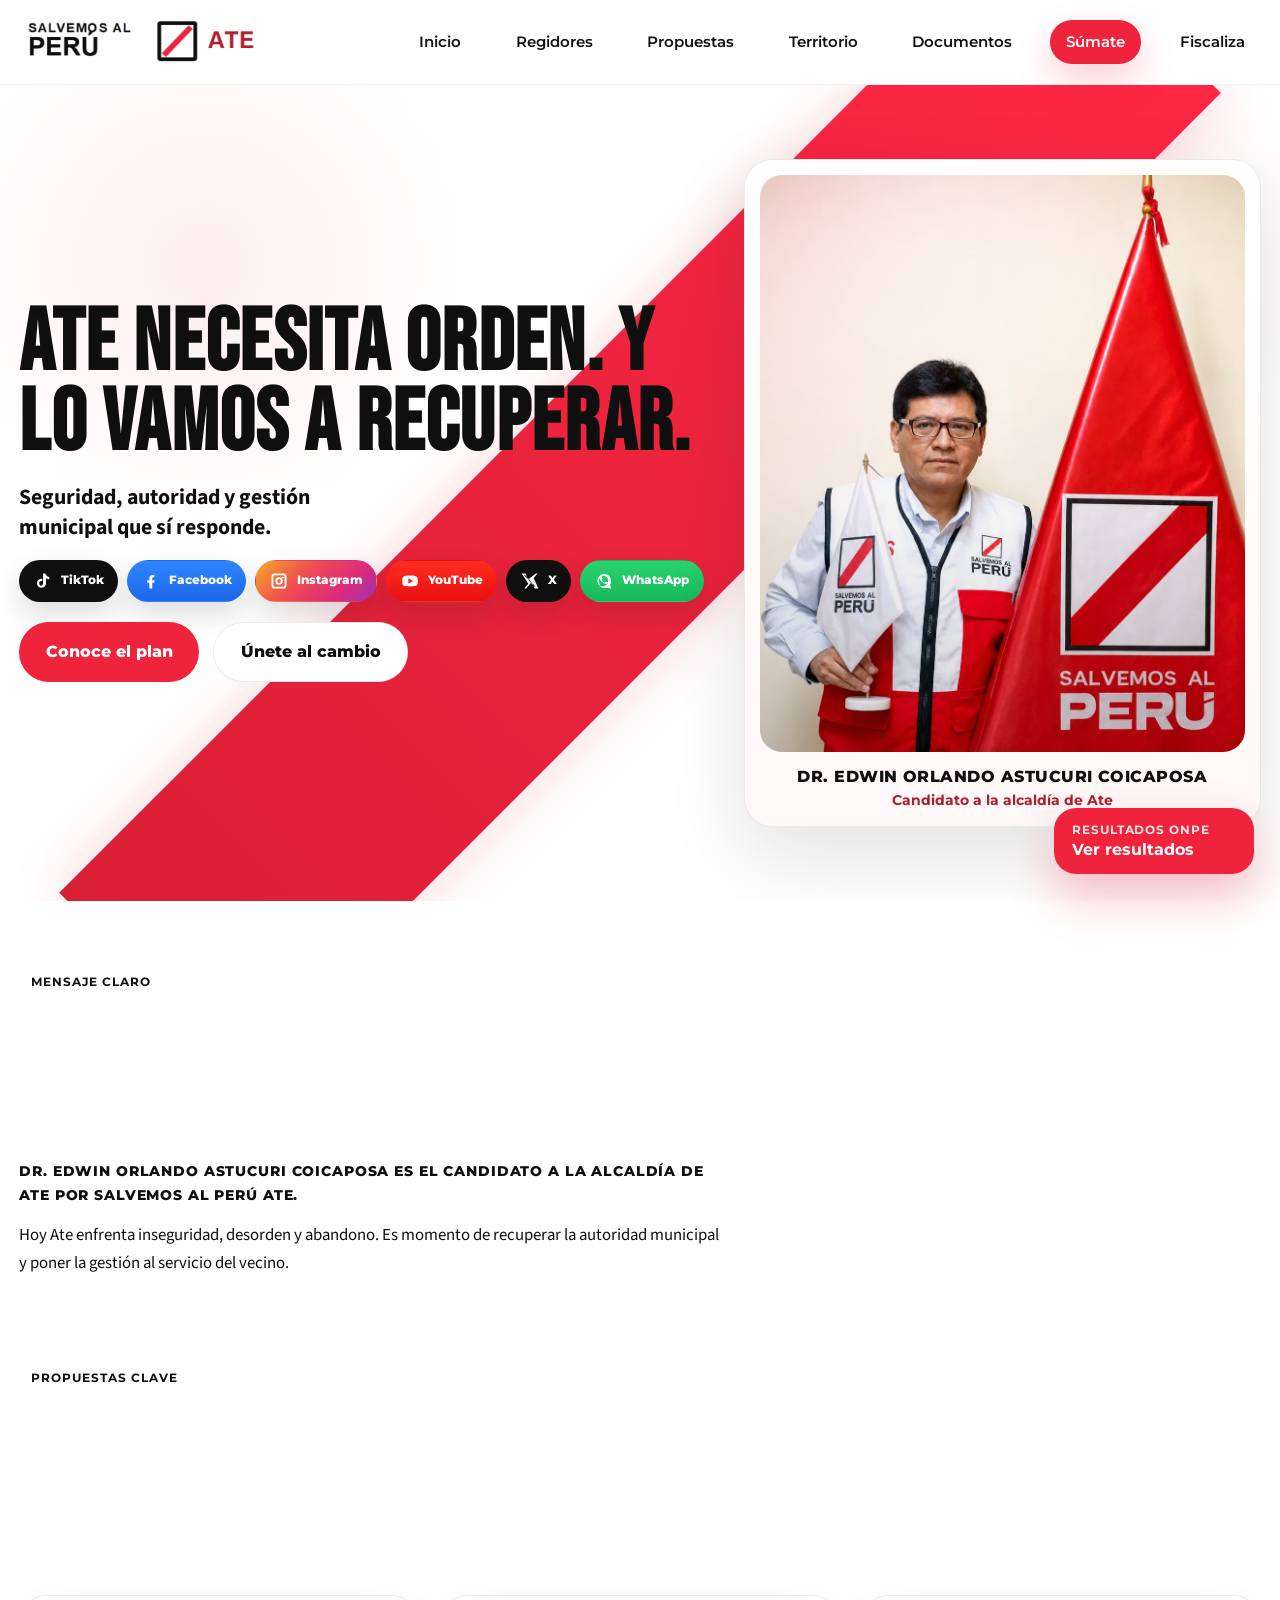
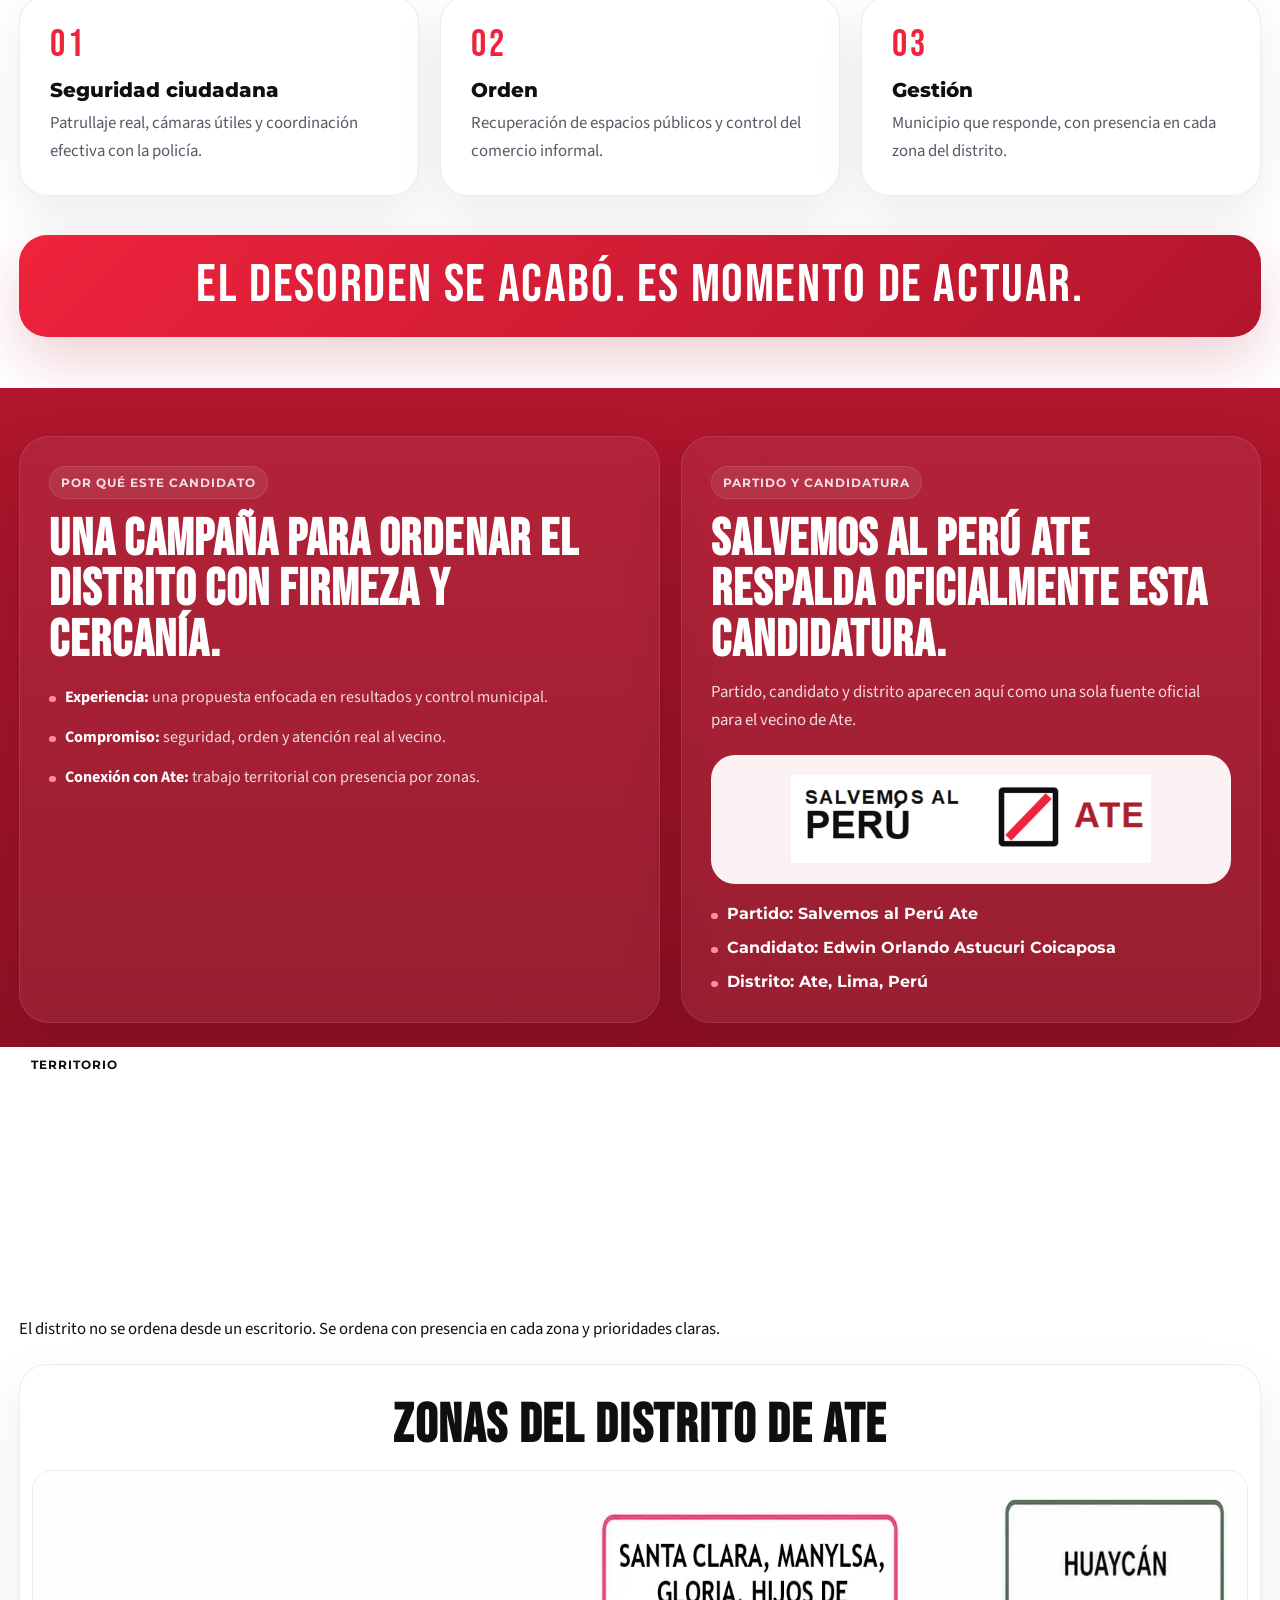
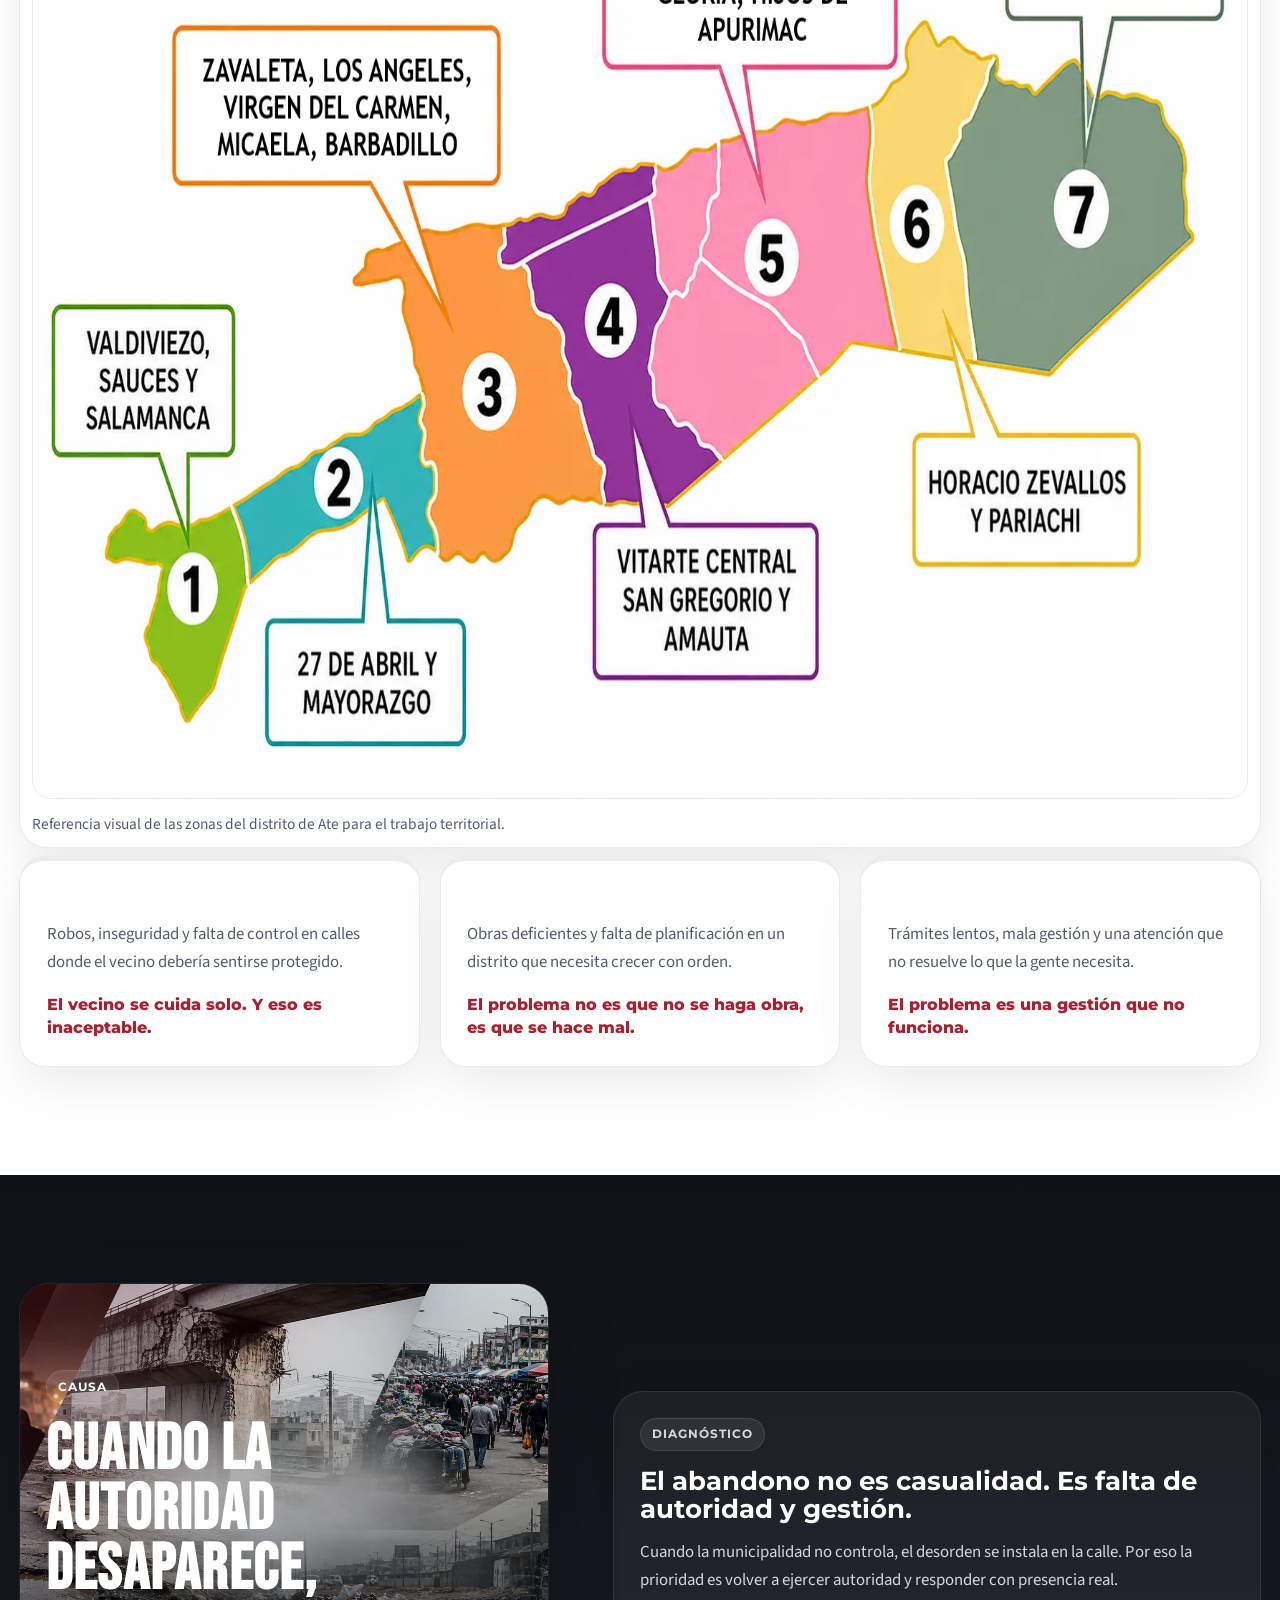
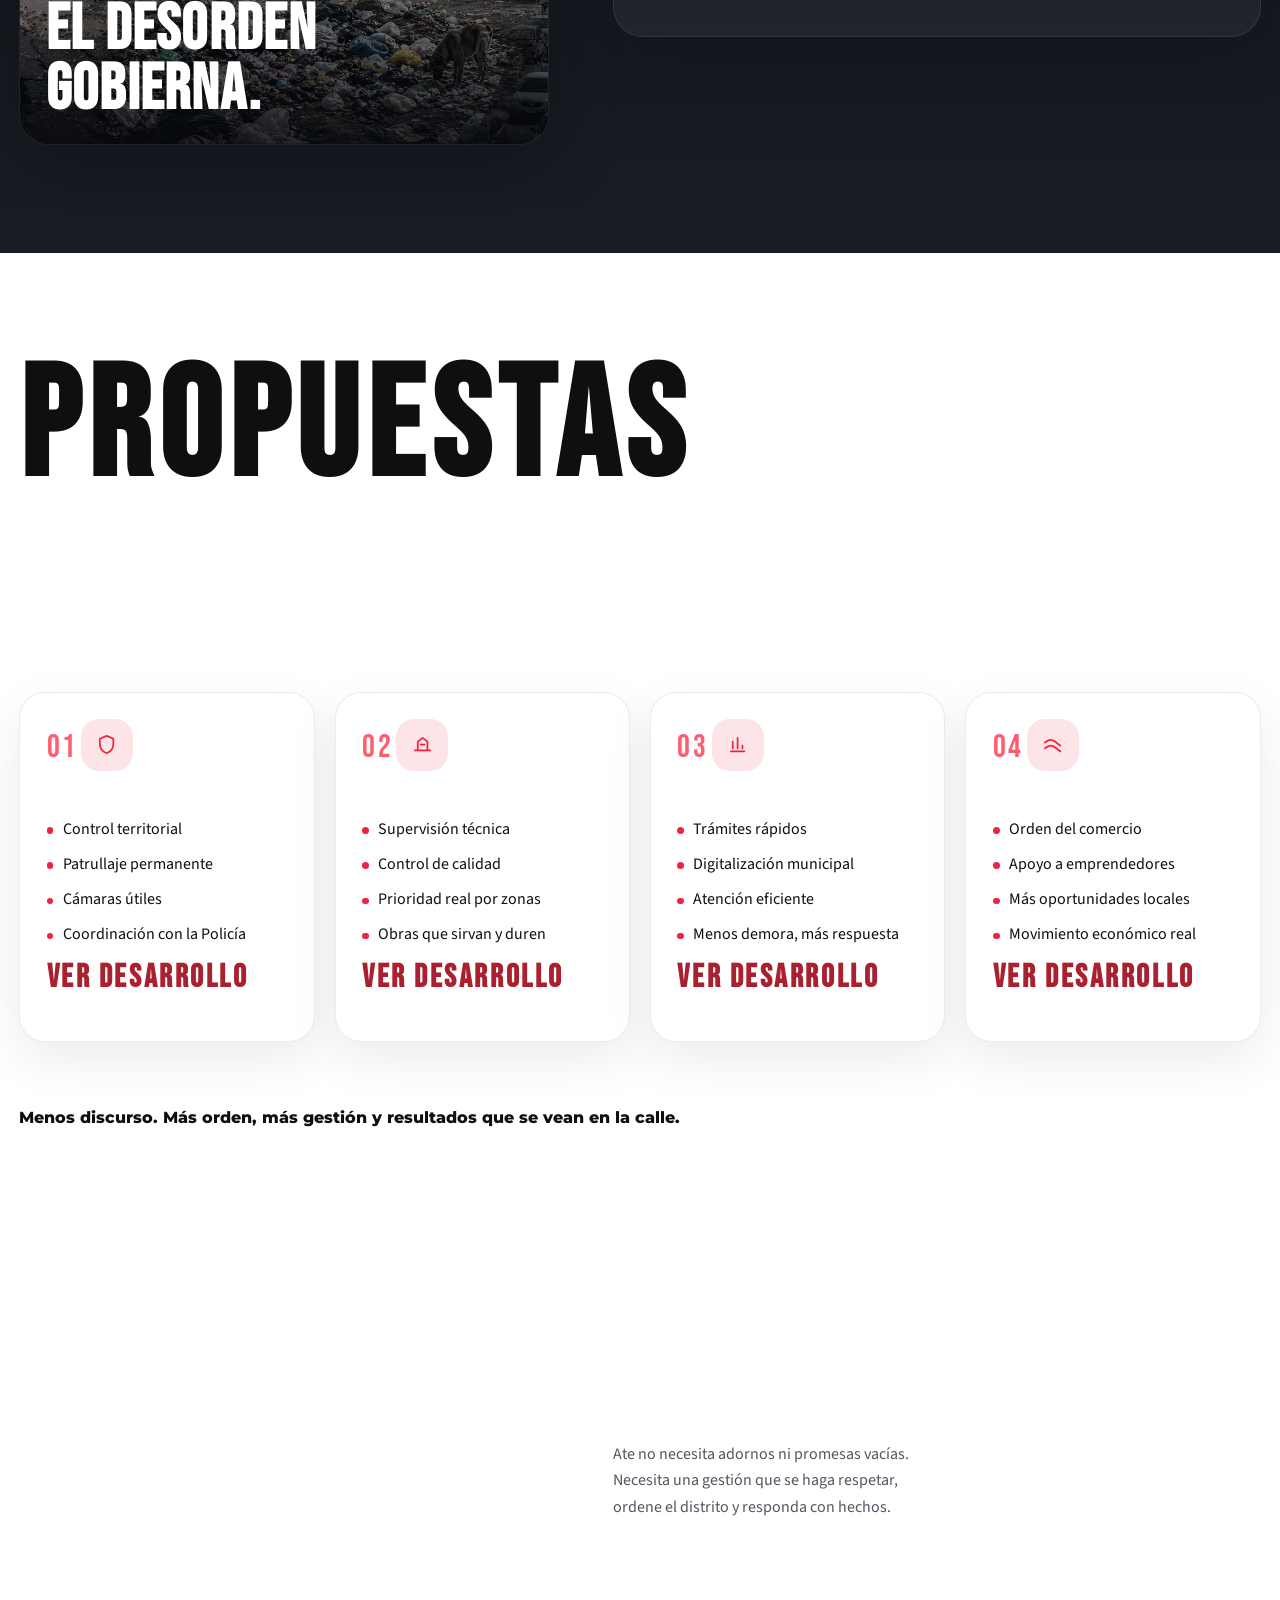
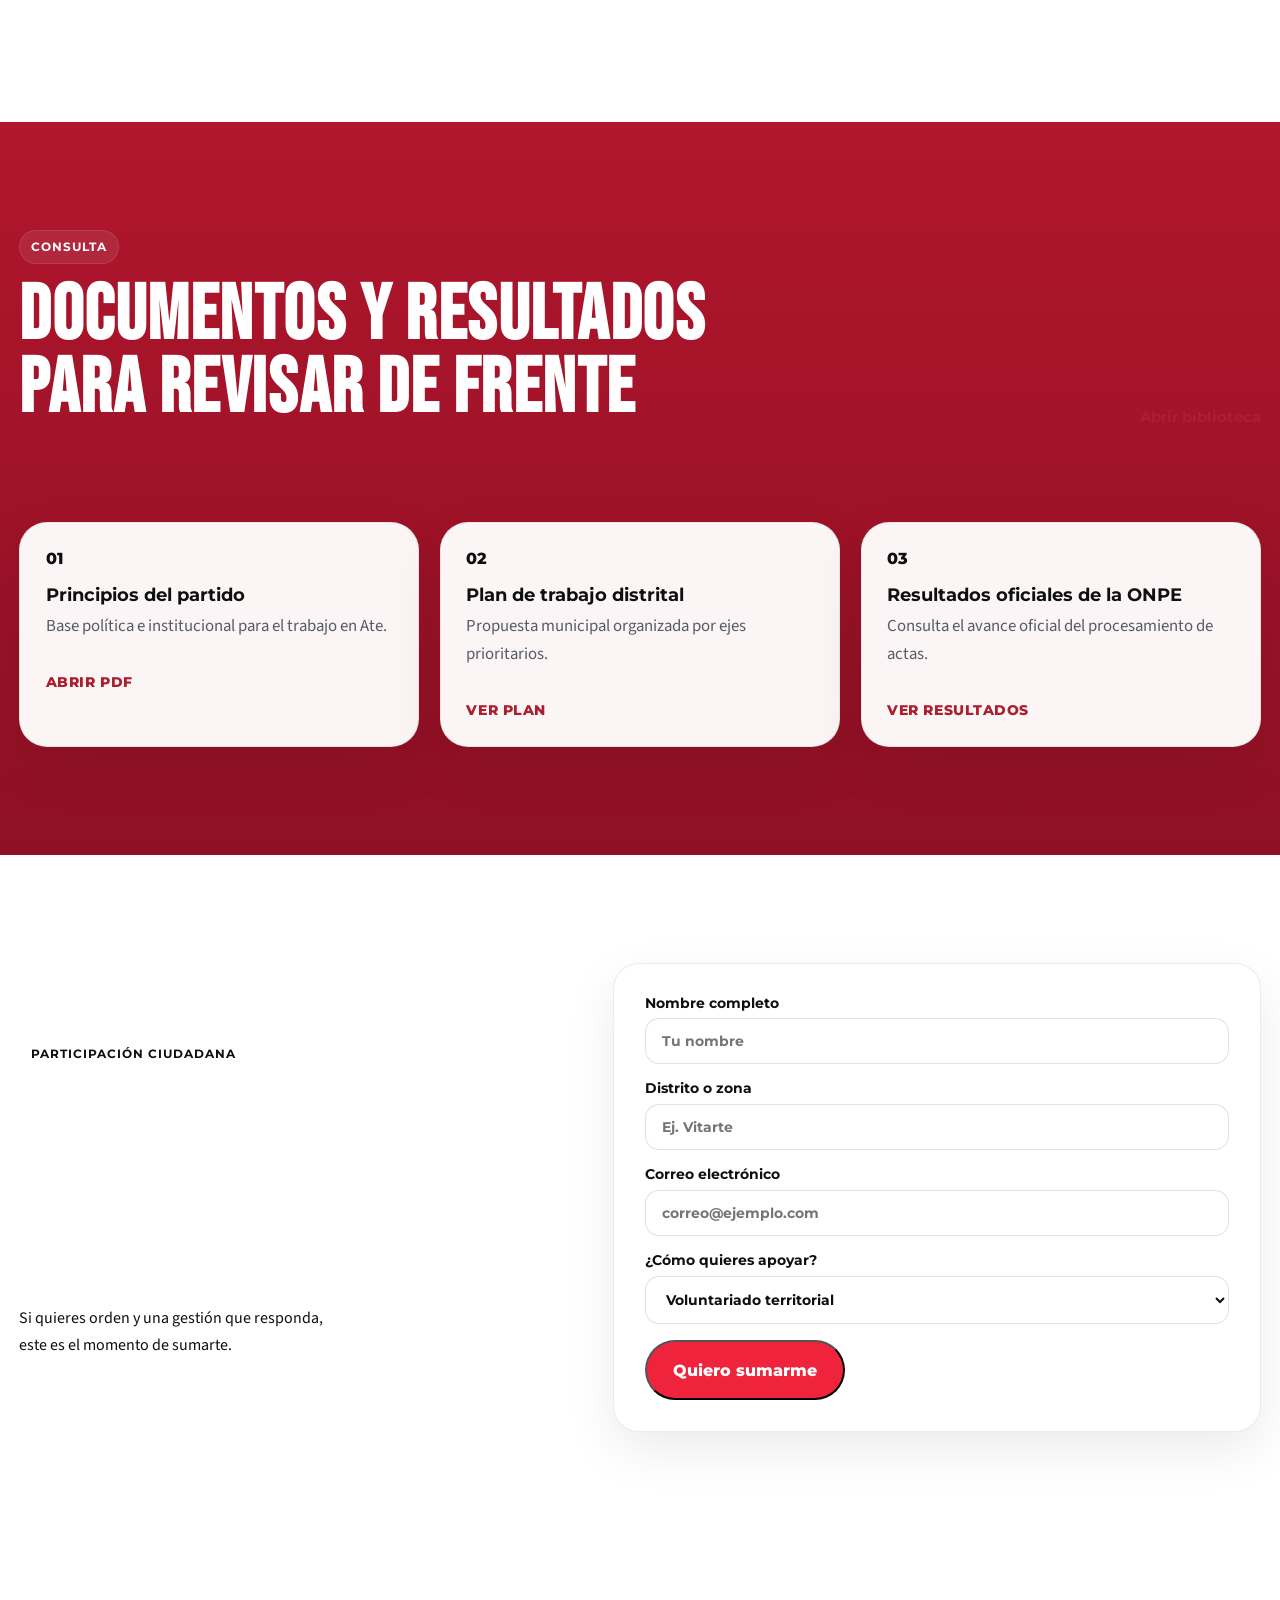
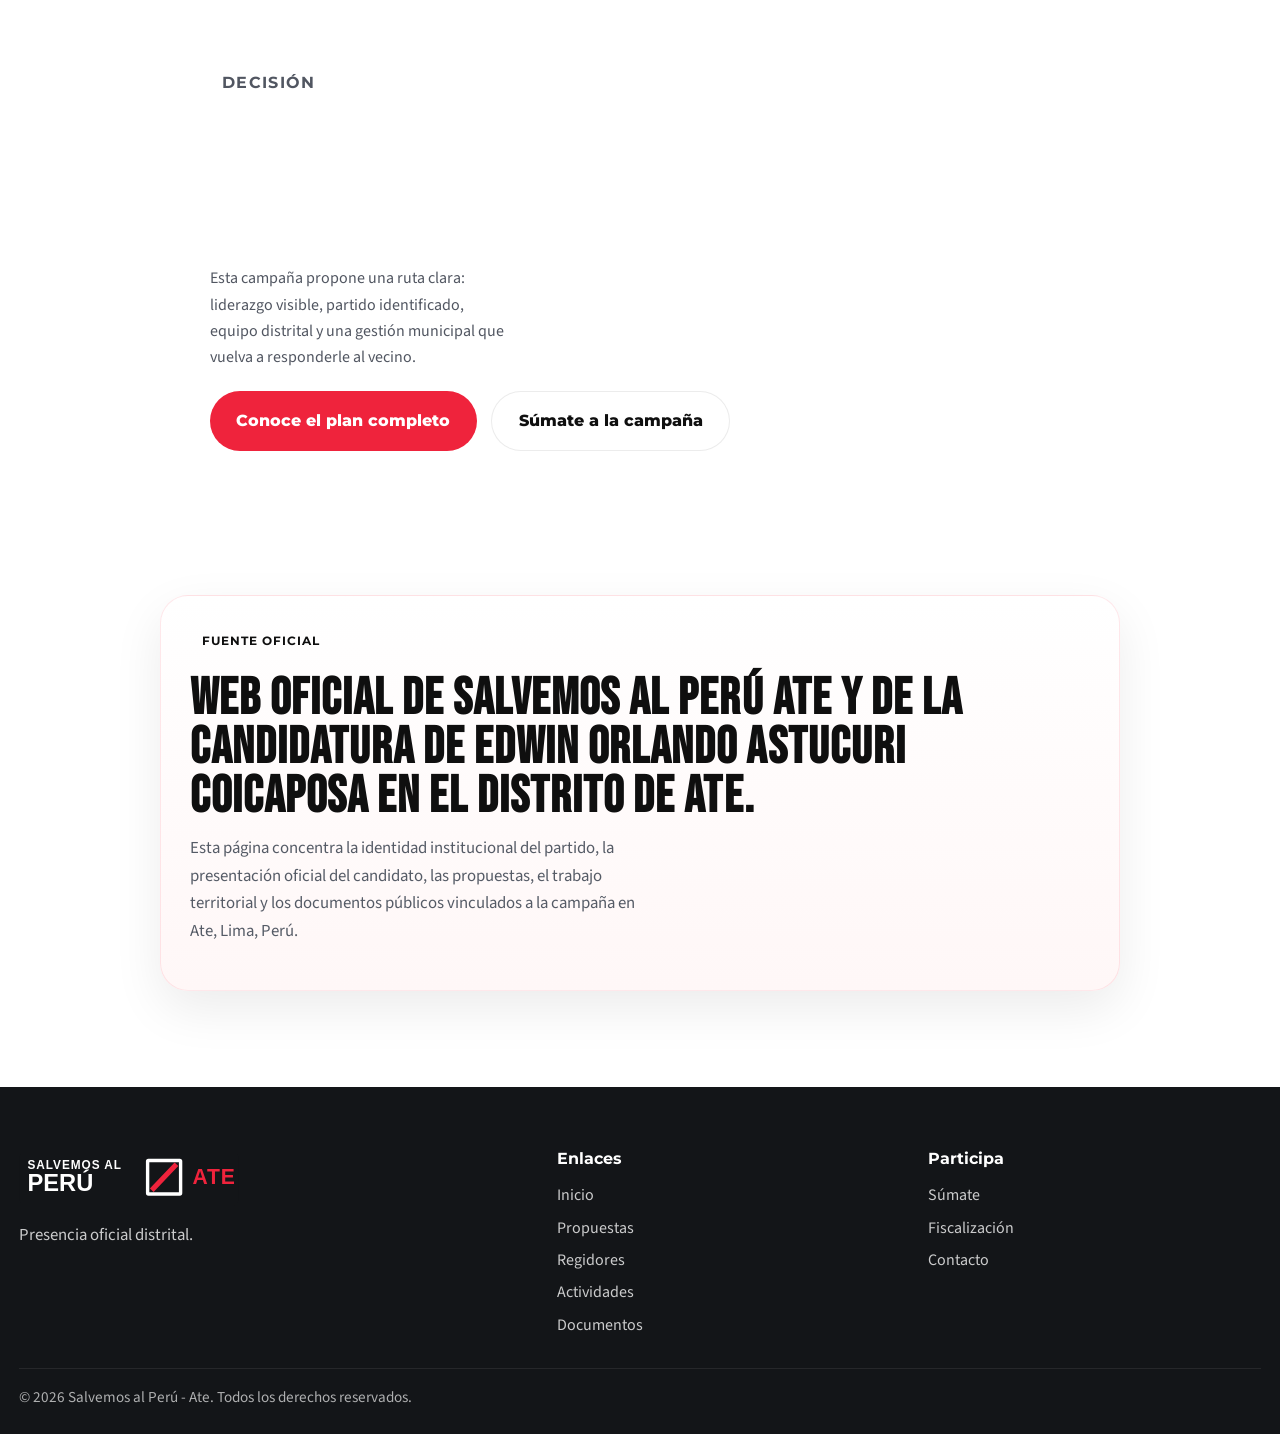
==== index.html @ 2eea34b8 "Prefix candidate name with doctor title" ====
<!DOCTYPE html>
<html lang="es">
  <head>
    <meta charset="UTF-8" />
    <meta name="viewport" content="width=device-width, initial-scale=1.0" />
    <meta
      name="description"
      content="Sitio oficial de Edwin Orlando Astucuri Coicaposa y Salvemos al Perú Ate. Seguridad, autoridad y gestión municipal para recuperar el orden en Ate."
    />
    <meta name="robots" content="index,follow,max-image-preview:large" />
    <meta
      name="google-site-verification"
      content="google4dbe24638de59fb3.html"
    />
    <title>Edwin Astucuri | Candidato a la Alcaldía de Ate</title>
    <meta property="og:title" content="Edwin Astucuri | Candidato a la Alcaldía de Ate" />
    <meta
      property="og:description"
      content="Seguridad, autoridad y gestión municipal para recuperar el orden en el distrito de Ate."
    />
    <meta
      property="og:image"
      content="https://salvemosalperu-ate.org.pe/img/candidato-alcalde-ate-edwin-astucuri.jpg"
    />
    <meta property="og:image:width" content="1001" />
    <meta property="og:image:height" content="1571" />
    <meta property="og:image:type" content="image/jpeg" />
    <meta
      property="og:image:alt"
      content="Edwin Orlando Astucuri Coicaposa, candidato a la alcaldía de Ate"
    />
    <meta property="og:url" content="https://salvemosalperu-ate.org.pe/" />
    <meta property="og:type" content="website" />
    <meta property="og:site_name" content="Salvemos al Perú Ate" />
    <meta name="image" content="https://salvemosalperu-ate.org.pe/img/candidato-alcalde-ate-edwin-astucuri.jpg" />
    <link rel="image_src" href="https://salvemosalperu-ate.org.pe/img/candidato-alcalde-ate-edwin-astucuri.jpg" />
    <meta name="twitter:card" content="summary_large_image" />
    <meta name="twitter:title" content="Edwin Astucuri | Candidato a la Alcaldía de Ate" />
    <meta
      name="twitter:description"
      content="Conoce al candidato y al plan para recuperar orden, seguridad y autoridad municipal en Ate."
    />
    <meta
      name="twitter:image"
      content="https://salvemosalperu-ate.org.pe/img/candidato-alcalde-ate-edwin-astucuri.jpg"
    />
    <meta
      name="twitter:image:alt"
      content="Edwin Orlando Astucuri Coicaposa, candidato a la alcaldía de Ate"
    />
    <link rel="canonical" href="https://salvemosalperu-ate.org.pe/" />
    <link rel="icon" type="image/svg+xml" href="assets/favicon.svg" />
    <link rel="preconnect" href="https://fonts.googleapis.com" />
    <link rel="preconnect" href="https://fonts.gstatic.com" crossorigin />
    <link
      href="https://fonts.googleapis.com/css2?family=Bebas+Neue&family=Montserrat:wght@500;600;700;800&family=Source+Sans+3:wght@400;500;600;700&display=swap"
      rel="stylesheet"
    />
    <script type="application/ld+json">
      {
        "@context": "https://schema.org",
        "@graph": [
          {
            "@type": "WebSite",
            "@id": "https://salvemosalperu-ate.org.pe/#website",
            "url": "https://salvemosalperu-ate.org.pe/",
            "name": "Salvemos al Perú Ate",
            "publisher": { "@id": "https://salvemosalperu-ate.org.pe/#party" },
            "inLanguage": "es-PE"
          },
          {
            "@type": "WebPage",
            "@id": "https://salvemosalperu-ate.org.pe/#webpage",
            "url": "https://salvemosalperu-ate.org.pe/",
            "name": "Edwin Astucuri | Candidato a la Alcaldía de Ate",
            "description": "Sitio oficial de Edwin Orlando Astucuri Coicaposa y Salvemos al Perú Ate. Seguridad, autoridad y gestión municipal para recuperar el orden en Ate.",
            "isPartOf": { "@id": "https://salvemosalperu-ate.org.pe/#website" },
            "publisher": { "@id": "https://salvemosalperu-ate.org.pe/#party" },
            "about": [
              { "@id": "https://salvemosalperu-ate.org.pe/#party" },
              { "@id": "https://salvemosalperu-ate.org.pe/#candidate" },
              { "@id": "https://salvemosalperu-ate.org.pe/#district" }
            ],
            "primaryImageOfPage": { "@id": "https://salvemosalperu-ate.org.pe/#candidate-image" }
          },
          {
            "@type": "ImageObject",
            "@id": "https://salvemosalperu-ate.org.pe/#logo-image",
            "url": "https://salvemosalperu-ate.org.pe/img/logo-partido-salvemos-al-peru-ate.png",
            "contentUrl": "https://salvemosalperu-ate.org.pe/img/logo-partido-salvemos-al-peru-ate.png",
            "caption": "Logo oficial de Salvemos al Perú Ate",
            "width": 1200,
            "height": 295
          },
          {
            "@type": "ImageObject",
            "@id": "https://salvemosalperu-ate.org.pe/#candidate-image",
            "url": "https://salvemosalperu-ate.org.pe/img/candidato-alcalde-ate-edwin-astucuri.jpg",
            "contentUrl": "https://salvemosalperu-ate.org.pe/img/candidato-alcalde-ate-edwin-astucuri.jpg",
            "caption": "Edwin Orlando Astucuri Coicaposa, candidato a la alcaldía de Ate por Salvemos al Perú Ate",
            "width": 1001,
            "height": 1571
          },
          {
            "@type": "Place",
            "@id": "https://salvemosalperu-ate.org.pe/#district",
            "name": "Distrito de Ate",
            "address": {
              "@type": "PostalAddress",
              "addressLocality": "Ate",
              "addressRegion": "Lima",
              "addressCountry": "PE"
            }
          },
          {
            "@type": "PoliticalParty",
            "@id": "https://salvemosalperu-ate.org.pe/#party",
            "name": "Salvemos al Perú Ate",
            "alternateName": "Salvemos al Perú - Ate",
            "url": "https://salvemosalperu-ate.org.pe/",
            "logo": { "@id": "https://salvemosalperu-ate.org.pe/#logo-image" },
            "image": { "@id": "https://salvemosalperu-ate.org.pe/#logo-image" },
            "description": "Organización política distrital Salvemos al Perú Ate, enfocada en recuperar autoridad, seguridad y gestión municipal en el distrito de Ate.",
            "slogan": "Orden, seguridad y autoridad para Ate",
            "areaServed": { "@id": "https://salvemosalperu-ate.org.pe/#district" },
            "member": { "@id": "https://salvemosalperu-ate.org.pe/#candidate" }
          },
          {
            "@type": "Person",
            "@id": "https://salvemosalperu-ate.org.pe/#candidate",
            "name": "Edwin Orlando Astucuri Coicaposa",
            "jobTitle": "Candidato a la alcaldía de Ate",
            "url": "https://salvemosalperu-ate.org.pe/",
            "image": { "@id": "https://salvemosalperu-ate.org.pe/#candidate-image" },
            "affiliation": { "@id": "https://salvemosalperu-ate.org.pe/#party" },
            "worksFor": { "@id": "https://salvemosalperu-ate.org.pe/#party" },
            "memberOf": { "@id": "https://salvemosalperu-ate.org.pe/#party" },
            "homeLocation": { "@id": "https://salvemosalperu-ate.org.pe/#district" },
            "mainEntityOfPage": { "@id": "https://salvemosalperu-ate.org.pe/#webpage" }
          }
        ]
      }
    </script>
    <link rel="stylesheet" href="styles.css" />
  </head>
  <body>
    <div class="site-shell">
      <header class="site-header">
        <div class="container header-inner">
          <a class="brand" href="#inicio" aria-label="Ir al inicio">
            <img
              src="img/logo-partido-salvemos-al-peru-ate.png"
              alt="Logo oficial de Salvemos al Perú Ate"
              width="1200"
              height="295"
            />
          </a>
          <button
            class="nav-toggle"
            type="button"
            aria-expanded="false"
            aria-controls="site-nav"
          >
            <span></span>
            <span></span>
            <span></span>
          </button>
          <nav class="site-nav" id="site-nav">
            <a href="#inicio">Inicio</a>
            <a href="regidores.html">Regidores</a>
            <a href="#propuestas">Propuestas</a>
            <a href="#territorio">Territorio</a>
            <a href="#documentos">Documentos</a>
            <a href="#sumate">Súmate</a>
            <a class="nav-cta" href="fiscalizacion.html">Fiscaliza</a>
          </nav>
        </div>
      </header>

      <main class="home-main">
        <section class="home-hero" id="inicio">
          <div class="home-hero-glow"></div>
          <div class="home-hero-stripe"></div>
          <div class="container home-hero-grid">
            <div class="home-hero-copy">
              <h1>ATE NECESITA ORDEN. Y LO VAMOS A RECUPERAR.</h1>
              <p class="home-hero-lead">
                Seguridad, autoridad y gestión municipal que sí responde.
              </p>
              <div class="home-social-row" aria-label="Redes sociales de campaña">
                <a class="home-social-button home-social-tiktok" href="#" aria-label="TikTok de campaña">
                  <svg viewBox="0 0 24 24" aria-hidden="true"><path d="M14.8 3c.4 1.3 1.1 2.2 2 2.9.9.7 1.8 1.1 2.7 1.2v2.7c-1.4-.1-2.7-.5-3.9-1.2v6c0 1.6-.5 2.9-1.5 3.9s-2.3 1.5-3.9 1.5-2.9-.5-3.9-1.5-1.5-2.3-1.5-3.9.5-2.9 1.5-3.9 2.3-1.5 3.9-1.5c.3 0 .6 0 .9.1V12a4.6 4.6 0 0 0-.9-.1c-.8 0-1.5.3-2 .8s-.8 1.2-.8 2 .3 1.5.8 2 .7.8 1.2.7c.7 0 1.4-.2 1.9-.7.5-.5.8-1.1.8-1.9V3h2.7Z"/></svg>
                  <span>TikTok</span>
                </a>
                <a class="home-social-button home-social-facebook" href="#" aria-label="Facebook de campaña">
                  <svg viewBox="0 0 24 24" aria-hidden="true"><path d="M13.5 21v-7h2.4l.4-3h-2.8V9.1c0-.9.3-1.6 1.7-1.6H16V4.9c-.3 0-1.2-.1-2.2-.1-2.2 0-3.8 1.3-3.8 4V11H7.5v3H10v7h3.5Z"/></svg>
                  <span>Facebook</span>
                </a>
                <a class="home-social-button home-social-instagram" href="#" aria-label="Instagram de campaña">
                  <svg viewBox="0 0 24 24" aria-hidden="true"><path d="M7 3h10a4 4 0 0 1 4 4v10a4 4 0 0 1-4 4H7a4 4 0 0 1-4-4V7a4 4 0 0 1 4-4Zm0 2.2A1.8 1.8 0 0 0 5.2 7v10c0 1 .8 1.8 1.8 1.8h10c1 0 1.8-.8 1.8-1.8V7c0-1-.8-1.8-1.8-1.8H7Zm5 2.3A4.5 4.5 0 1 1 7.5 12 4.5 4.5 0 0 1 12 7.5Zm0 2.2A2.3 2.3 0 1 0 14.3 12 2.3 2.3 0 0 0 12 9.7Zm4.8-3.1a1.1 1.1 0 1 1-1.1 1.1c0-.6.5-1.1 1.1-1.1Z"/></svg>
                  <span>Instagram</span>
                </a>
                <a class="home-social-button home-social-youtube" href="#" aria-label="YouTube de campaña">
                  <svg viewBox="0 0 24 24" aria-hidden="true"><path d="M21 8.5c-.2-1.4-1.2-2.4-2.6-2.6C16.8 5.7 14.5 5.5 12 5.5s-4.8.2-6.4.4A3.2 3.2 0 0 0 3 8.5c-.2 1.3-.3 2.4-.3 3.5s.1 2.2.3 3.5c.2 1.4 1.2 2.4 2.6 2.6 1.6.2 3.9.4 6.4.4s4.8-.2 6.4-.4a3.2 3.2 0 0 0 2.6-2.6c.2-1.3.3-2.4.3-3.5s-.1-2.2-.3-3.5ZM10 15.3V8.7l5.6 3.3L10 15.3Z"/></svg>
                  <span>YouTube</span>
                </a>
                <a class="home-social-button home-social-x" href="#" aria-label="X de campaña">
                  <svg viewBox="0 0 24 24" aria-hidden="true"><path d="M18.9 3H21l-4.6 5.3L22 21h-4.4l-3.5-7.9L7.2 21H5.1l4.9-5.6L2 3h4.5l3.2 7.2L18.9 3Zm-1.5 16h1.2L6.1 4.9H4.8L17.4 19Z"/></svg>
                  <span>X</span>
                </a>
                <a class="home-social-button home-social-whatsapp" href="#" aria-label="WhatsApp de campaña">
                  <svg viewBox="0 0 24 24" aria-hidden="true"><path d="M12 3.5a8.5 8.5 0 0 1 7.4 12.7L20.5 21l-5-1A8.5 8.5 0 1 1 12 3.5Zm0 2.2a6.3 6.3 0 0 0-5.4 9.5l.3.5-.6 2.8 2.8-.6.5.3A6.3 6.3 0 1 0 12 5.7Zm3.5 8c-.2-.1-1.2-.6-1.4-.7-.2-.1-.3-.1-.5.1l-.4.6c-.1.2-.3.2-.5.1-.2-.1-1-.4-1.9-1.3-.7-.6-1.2-1.4-1.3-1.6-.1-.2 0-.4.1-.5l.3-.4.2-.3a.5.5 0 0 0 0-.4l-.7-1.7c-.2-.4-.3-.3-.5-.3h-.4c-.2 0-.4.1-.6.3-.2.2-.8.7-.8 1.8s.8 2 1 2.1c.1.2 1.6 2.5 4 3.4.6.2 1 .4 1.4.5.6.2 1.1.2 1.5.1.5-.1 1.2-.5 1.4-1 .2-.5.2-1 .1-1.1 0-.1-.2-.1-.4-.2Z"/></svg>
                  <span>WhatsApp</span>
                </a>
              </div>
              <div class="home-hero-actions">
                <a class="button button-primary" href="#propuestas">Conoce el plan</a>
                <a class="button button-secondary" href="#sumate">Únete al cambio</a>
              </div>
            </div>
            <aside class="home-candidate-panel" id="regidores">
              <figure class="home-candidate-photo">
                <picture>
                  <source
                    srcset="img/candidato-alcalde-ate-edwin-astucuri.webp"
                    type="image/webp"
                  />
                  <img
                    src="img/candidato-alcalde-ate-edwin-astucuri.jpg"
                    alt="Edwin Orlando Astucuri Coicaposa, candidato a la alcaldía de Ate por Salvemos al Perú Ate"
                    width="1001"
                    height="1571"
                    fetchpriority="high"
                  />
                </picture>
                <figcaption class="home-candidate-caption">
                  <strong>DR. EDWIN ORLANDO ASTUCURI COICAPOSA</strong>
                  <span>Candidato a la alcaldía de Ate</span>
                </figcaption>
              </figure>
            </aside>
          </div>
        </section>

        <section class="home-section home-message home-section-light" id="mensaje">
          <div class="container home-stack">
            <div class="home-heading-block">
              <p class="home-section-tag">Mensaje claro</p>
              <h2>Un distrito sin control no puede avanzar</h2>
              <p class="home-message-identity">
                Dr. Edwin Orlando Astucuri Coicaposa es el candidato a la alcaldía
                de Ate por Salvemos al Perú Ate.
              </p>
              <p>
                Hoy Ate enfrenta inseguridad, desorden y abandono. Es momento
                de recuperar la autoridad municipal y poner la gestión al
                servicio del vecino.
              </p>
            </div>
          </div>
        </section>

        <section class="home-section home-campaign-priorities home-section-light" id="prioridades">
          <div class="container home-stack">
            <div class="home-heading-block">
              <p class="home-section-tag">Propuestas clave</p>
              <h2>Tres decisiones para empezar a ordenar Ate</h2>
            </div>
            <div class="home-priority-grid">
              <a class="home-priority-card" href="seguridad.html" aria-label="Ir a la propuesta de seguridad ciudadana">
                <span class="home-priority-index">01</span>
                <h3>Seguridad ciudadana</h3>
                <p>Patrullaje real, cámaras útiles y coordinación efectiva con la policía.</p>
              </a>
              <a class="home-priority-card" href="obras.html" aria-label="Ir a la propuesta de orden urbano y obras">
                <span class="home-priority-index">02</span>
                <h3>Orden</h3>
                <p>Recuperación de espacios públicos y control del comercio informal.</p>
              </a>
              <a class="home-priority-card" href="gestion.html" aria-label="Ir a la propuesta de recuperación municipal">
                <span class="home-priority-index">03</span>
                <h3>Gestión</h3>
                <p>Municipio que responde, con presencia en cada zona del distrito.</p>
              </a>
            </div>
            <div class="home-impact-quote">
              <p>El desorden se acabó. Es momento de actuar.</p>
            </div>
          </div>
        </section>

        <section class="home-section home-ticket home-section-red" id="identidad-oficial">
          <div class="container home-ticket-grid">
            <article class="home-ticket-card">
              <p class="home-section-tag">Por qué este candidato</p>
              <h2>Una campaña para ordenar el distrito con firmeza y cercanía.</h2>
              <ul class="home-ticket-list">
                <li><strong>Experiencia:</strong> una propuesta enfocada en resultados y control municipal.</li>
                <li><strong>Compromiso:</strong> seguridad, orden y atención real al vecino.</li>
                <li><strong>Conexión con Ate:</strong> trabajo territorial con presencia por zonas.</li>
              </ul>
            </article>
            <article class="home-ticket-card home-ticket-party">
              <p class="home-section-tag">Partido y candidatura</p>
              <h2>Salvemos al Perú Ate respalda oficialmente esta candidatura.</h2>
              <p>
                Partido, candidato y distrito aparecen aquí como una sola fuente
                oficial para el vecino de Ate.
              </p>
              <div class="home-ticket-brand">
                <img
                  src="img/logo-partido-salvemos-al-peru-ate.png"
                  alt="Logo oficial del partido político Salvemos al Perú Ate"
                  width="1200"
                  height="295"
                />
              </div>
              <ul class="home-identity-list">
                <li>Partido: Salvemos al Perú Ate</li>
                <li>Candidato: Edwin Orlando Astucuri Coicaposa</li>
                <li>Distrito: Ate, Lima, Perú</li>
              </ul>
            </article>
          </div>
        </section>

        <section class="home-section home-problem home-section-light" id="territorio">
          <div class="container home-stack">
            <div class="home-heading-block home-territory-intro">
              <p class="home-section-tag">Territorio</p>
              <h2>Para gobernar Ate hay que entenderlo zona por zona.</h2>
              <p>
                El distrito no se ordena desde un escritorio. Se ordena con
                presencia en cada zona y prioridades claras.
              </p>
            </div>
            <figure class="home-territory-map">
              <h2 class="home-territory-title">ZONAS DEL DISTRITO DE ATE</h2>
              <img
                src="assets/territory/mapa-zonas-distrito-ate.webp"
                alt="Mapa de zonificación de las zonas del distrito de Ate"
                width="1694"
                height="929"
                loading="lazy"
                decoding="async"
              />
              <figcaption>
                Referencia visual de las zonas del distrito de Ate para el trabajo territorial.
              </figcaption>
            </figure>
            <div class="home-problem-grid">
              <a class="home-problem-item home-problem-card" href="seguridad.html" aria-label="Ir a la propuesta de seguridad">
                <strong>Ate vive con miedo</strong>
                <p>Robos, inseguridad y falta de control en calles donde el vecino debería sentirse protegido.</p>
                <em class="home-problem-quote">El vecino se cuida solo. Y eso es inaceptable.</em>
              </a>
              <a class="home-problem-item home-problem-card" href="obras.html" aria-label="Ir a la propuesta de obras">
                <strong>Ate crece mal</strong>
                <p>Obras deficientes y falta de planificación en un distrito que necesita crecer con orden.</p>
                <em class="home-problem-quote">El problema no es que no se haga obra, es que se hace mal.</em>
              </a>
              <a class="home-problem-item home-problem-card" href="gestion.html" aria-label="Ir a la propuesta de gestión">
                <strong>La municipalidad no responde</strong>
                <p>Trámites lentos, mala gestión y una atención que no resuelve lo que la gente necesita.</p>
                <em class="home-problem-quote">El problema es una gestión que no funciona.</em>
              </a>
            </div>
          </div>
        </section>

        <section class="home-section home-cause home-section-red">
          <div class="container home-split">
            <figure class="home-cause-visual">
              <img
                src="assets/problems/problemas-urbanos-ate.webp"
                alt="Collage visual de inseguridad, obras deterioradas, desorden comercial, basura y tráfico caótico en Ate"
                width="1774"
                height="887"
                loading="lazy"
                decoding="async"
              />
              <figcaption>
                <p class="home-section-tag">Causa</p>
                <h2>Cuando la autoridad desaparece, el desorden gobierna.</h2>
              </figcaption>
            </figure>
            <aside class="home-cause-copy">
              <p class="home-section-tag">Diagnóstico</p>
              <h3>El abandono no es casualidad. Es falta de autoridad y gestión.</h3>
              <p>
                Cuando la municipalidad no controla, el desorden se instala en
                la calle. Por eso la prioridad es volver a ejercer autoridad y
                responder con presencia real.
              </p>
            </aside>
          </div>
        </section>

        <section class="home-section home-proposal home-section-light" id="propuestas">
          <div class="container home-stack">
            <div class="home-heading-block">
              <p class="home-section-tag home-section-tag-xl">Propuestas</p>
              <h2>Plan técnico para recuperar Ate</h2>
            </div>
            <div class="home-axis-grid">
              <a class="home-axis-item home-axis-card" href="seguridad.html" aria-label="Ir a la propuesta de seguridad">
                <span>01</span>
                <div class="home-axis-icon" aria-hidden="true">
                  <svg viewBox="0 0 24 24" role="presentation">
                    <path d="M12 3 5 6v5c0 5 3.4 8.5 7 10 3.6-1.5 7-5 7-10V6l-7-3Z" />
                  </svg>
                </div>
                <h3>Seguridad</h3>
                <ul class="home-axis-list">
                  <li>Control territorial</li>
                  <li>Patrullaje permanente</li>
                  <li>Cámaras útiles</li>
                  <li>Coordinación con la Policía</li>
                </ul>
                <span class="text-link home-axis-link">Ver desarrollo</span>
              </a>
              <a class="home-axis-item home-axis-card" href="obras.html" aria-label="Ir a la propuesta de obras">
                <span>02</span>
                <div class="home-axis-icon" aria-hidden="true">
                  <svg viewBox="0 0 24 24" role="presentation">
                    <path d="M4 18h16M7 18V9l5-4 5 4v9M10 12h4" />
                  </svg>
                </div>
                <h3>Obras</h3>
                <ul class="home-axis-list">
                  <li>Supervisión técnica</li>
                  <li>Control de calidad</li>
                  <li>Prioridad real por zonas</li>
                  <li>Obras que sirvan y duren</li>
                </ul>
                <span class="text-link home-axis-link">Ver desarrollo</span>
              </a>
              <a class="home-axis-item home-axis-card" href="gestion.html" aria-label="Ir a la propuesta de gestión">
                <span>03</span>
                <div class="home-axis-icon" aria-hidden="true">
                  <svg viewBox="0 0 24 24" role="presentation">
                    <path d="M5 19h14M7 16V9M12 16V5M17 16v-3" />
                  </svg>
                </div>
                <h3>Gestión</h3>
                <ul class="home-axis-list">
                  <li>Trámites rápidos</li>
                  <li>Digitalización municipal</li>
                  <li>Atención eficiente</li>
                  <li>Menos demora, más respuesta</li>
                </ul>
                <span class="text-link home-axis-link">Ver desarrollo</span>
              </a>
              <a class="home-axis-item home-axis-card" href="desarrollo.html" aria-label="Ir a la propuesta de desarrollo">
                <span>04</span>
                <div class="home-axis-icon" aria-hidden="true">
                  <svg viewBox="0 0 24 24" role="presentation">
                    <path d="M4 16c2-2 4-3 6-3s4 1 6 3 4 3 4 3M4 10c2-2 4-3 6-3s4 1 6 3 4 3 4 3" />
                  </svg>
                </div>
                <h3>Desarrollo</h3>
                <ul class="home-axis-list">
                  <li>Orden del comercio</li>
                  <li>Apoyo a emprendedores</li>
                  <li>Más oportunidades locales</li>
                  <li>Movimiento económico real</li>
                </ul>
                <span class="text-link home-axis-link">Ver desarrollo</span>
              </a>
            </div>
            <p class="home-impact-line">
              Menos discurso. Más orden, más gestión y resultados que se vean en la calle.
            </p>
          </div>
        </section>

        <section class="home-section home-differential home-section-red">
          <div class="container home-split">
            <div class="home-heading-block">
              <p class="home-section-tag">Mensaje central</p>
              <h2>La autoridad municipal tiene que volver a la calle</h2>
            </div>
            <div class="home-copy-block">
              <p>
                Ate no necesita adornos ni promesas vacías. Necesita una gestión
                que se haga respetar, ordene el distrito y responda con hechos.
              </p>
            </div>
          </div>
        </section>

        <section class="home-section home-documents home-section-red" id="documentos">
          <div class="container home-stack">
            <div class="section-head">
              <div class="home-heading-block">
                <p class="home-section-tag">Consulta</p>
                <h2>Documentos y resultados para revisar de frente</h2>
              </div>
              <a class="text-link" href="documentos.html">Abrir biblioteca</a>
            </div>
            <div class="document-grid">
              <a
                class="document-card"
                href="assets/docs/principios-partido.pdf"
                target="_blank"
                rel="noopener noreferrer"
              >
                <span>01</span>
                <strong>Principios del partido</strong>
                <p>Base política e institucional para el trabajo en Ate.</p>
                <em class="document-link">Abrir PDF</em>
              </a>
              <a class="document-card" href="propuestas.html">
                <span>02</span>
                <strong>Plan de trabajo distrital</strong>
                <p>Propuesta municipal organizada por ejes prioritarios.</p>
                <em class="document-link">Ver plan</em>
              </a>
              <a
                class="document-card"
                href="https://resultadoelectoral.onpe.gob.pe/"
                target="_blank"
                rel="noopener noreferrer"
              >
                <span>03</span>
                <strong>Resultados oficiales de la ONPE</strong>
                <p>Consulta el avance oficial del procesamiento de actas.</p>
                <em class="document-link">Ver resultados</em>
              </a>
            </div>
          </div>
        </section>

        <section class="home-section home-cta home-section-light" id="sumate">
          <div class="container home-cta-grid">
            <div class="home-heading-block">
              <p class="home-section-tag">Participación ciudadana</p>
              <h2>El cambio en Ate también se organiza</h2>
              <p class="home-cta-copy">
                Si quieres orden y una gestión que responda, este es el momento
                de sumarte.
              </p>
            </div>
            <form class="join-form home-join-form">
              <label>
                Nombre completo
                <input type="text" name="nombre" placeholder="Tu nombre" />
              </label>
              <label>
                Distrito o zona
                <input type="text" name="zona" placeholder="Ej. Vitarte" />
              </label>
              <label>
                Correo electrónico
                <input type="email" name="correo" placeholder="correo@ejemplo.com" />
              </label>
              <label>
                ¿Cómo quieres apoyar?
                <select name="apoyo">
                  <option>Voluntariado territorial</option>
                  <option>Difusión digital</option>
                  <option>Fiscalización ciudadana</option>
                  <option>Juventudes</option>
                </select>
              </label>
              <button class="button button-primary" type="button">
                Quiero sumarme
              </button>
            </form>
          </div>
        </section>

        <section class="home-section home-final">
          <div class="container home-final-wrap">
            <p class="home-section-tag">Decisión</p>
            <h2>Ate puede seguir igual o volver a ponerse de pie</h2>
            <p>
              Esta campaña propone una ruta clara: liderazgo visible, partido
              identificado, equipo distrital y una gestión municipal que vuelva
              a responderle al vecino.
            </p>
            <div class="home-final-actions">
              <a class="button button-primary" href="#propuestas">Conoce el plan completo</a>
              <a class="button button-ghost" href="#sumate">Súmate a la campaña</a>
            </div>
          </div>
        </section>

        <section class="home-section home-official-source home-section-light" id="fuente-oficial">
          <div class="container home-official-source-wrap">
            <p class="home-section-tag">Fuente oficial</p>
            <h2>Web oficial de Salvemos al Perú Ate y de la candidatura de Edwin Orlando Astucuri Coicaposa en el distrito de Ate.</h2>
            <p>
              Esta página concentra la identidad institucional del partido,
              la presentación oficial del candidato, las propuestas, el trabajo
              territorial y los documentos públicos vinculados a la campaña en
              Ate, Lima, Perú.
            </p>
          </div>
        </section>
      </main>

      <a
        class="floating-results-button"
        href="https://resultadoelectoral.onpe.gob.pe/"
        target="_blank"
        rel="noopener noreferrer"
        aria-label="Ver resultados oficiales de la ONPE"
      >
        <span class="floating-results-label">Resultados ONPE</span>
        <strong>Ver resultados</strong>
      </a>

      <footer class="site-footer">
        <div class="container footer-grid">
          <div>
            <img
              class="footer-logo"
              src="assets/logo-sap-ate-white.svg"
              alt="Salvemos al Perú - Ate"
            />
            <p>Presencia oficial distrital.</p>
          </div>
          <div>
            <h3>Enlaces</h3>
            <ul>
              <li><a href="#inicio">Inicio</a></li>
              <li><a href="propuestas.html">Propuestas</a></li>
              <li><a href="regidores.html">Regidores</a></li>
              <li><a href="actividades.html">Actividades</a></li>
              <li><a href="documentos.html">Documentos</a></li>
            </ul>
          </div>
          <div>
            <h3>Participa</h3>
            <ul>
              <li><a href="#sumate">Súmate</a></li>
              <li><a href="fiscalizacion.html">Fiscalización</a></li>
              <li><a href="mailto:contacto@salvemosalperu-ate.org.pe">Contacto</a></li>
            </ul>
          </div>
        </div>
        <div class="container footer-bottom">
          <p>© 2026 Salvemos al Perú - Ate. Todos los derechos reservados.</p>
        </div>
      </footer>
    </div>

    <script src="script.js"></script>
  </body>
</html>
---- styles.css ----
:root {
  --color-bg: #fffaf8;
  --color-surface: #ffffff;
  --color-text: #121212;
  --color-muted: #5f6168;
  --color-border: rgba(18, 18, 18, 0.12);
  --color-red: #ef233c;
  --color-red-deep: #ab202e;
  --color-black: #0f0f0f;
  --color-dark: #131518;
  --color-cream: #f7f2ef;
  --shadow-soft: 0 20px 60px rgba(18, 18, 18, 0.08);
  --radius-lg: 28px;
  --radius-md: 18px;
  --radius-sm: 12px;
  --container: 1840px;
  --gutter: clamp(1rem, 1.5vw, 2rem);
}

* {
  box-sizing: border-box;
}

html {
  scroll-behavior: smooth;
}

body {
  margin: 0;
  font-family: "Source Sans 3", sans-serif;
  color: var(--color-text);
  background:
    linear-gradient(180deg, rgba(255, 255, 255, 0.95), rgba(255, 250, 248, 1)),
    var(--color-bg);
}

img {
  max-width: 100%;
  display: block;
}

a {
  color: inherit;
  text-decoration: none;
}

p {
  margin: 0 0 1rem;
  line-height: 1.65;
  color: var(--color-muted);
  font-size: 1.05rem;
}

h1,
h2,
h3 {
  margin: 0 0 1rem;
  font-family: "Montserrat", sans-serif;
  line-height: 1.05;
  color: var(--color-black);
}

.container {
  width: min(var(--container), calc(100% - (var(--gutter) * 2)));
  margin: 0 auto;
}

@media (min-width: 1800px) {
  :root {
    --container: 1920px;
    --gutter: clamp(1rem, 1.1vw, 1.75rem);
  }
}

.eyebrow {
  margin-bottom: 0.8rem;
  font-family: "Montserrat", sans-serif;
  font-size: 0.82rem;
  letter-spacing: 0.18em;
  text-transform: uppercase;
  color: var(--color-red-deep);
}

.section {
  padding: 5.5rem 0;
}

.section-lead,
.page-lead {
  max-width: 760px;
  font-size: 1.15rem;
}

.site-header,
.sub-header {
  position: sticky;
  top: 0;
  z-index: 40;
  backdrop-filter: blur(18px);
  background: rgba(255, 255, 255, 0.9);
  border-bottom: 1px solid rgba(18, 18, 18, 0.06);
}

.header-inner,
.sub-header-inner {
  display: flex;
  align-items: center;
  justify-content: space-between;
  gap: 2rem;
  min-height: 84px;
}

.brand img {
  width: 240px;
  height: auto;
}

.site-nav,
.sub-nav {
  display: flex;
  align-items: center;
  gap: 1.4rem;
  font-family: "Montserrat", sans-serif;
  font-size: 0.92rem;
  font-weight: 600;
}

.site-nav a,
.sub-nav a {
  position: relative;
  padding: 0.8rem 1rem;
  border-radius: 999px;
  transition:
    color 180ms ease,
    background 180ms ease,
    box-shadow 180ms ease;
}

.site-nav a::after,
.sub-nav a::after {
  content: "";
  position: absolute;
  left: 0;
  bottom: -0.45rem;
  width: 100%;
  height: 2px;
  background: var(--color-red);
  transform: scaleX(0);
  transform-origin: left;
  transition: transform 180ms ease;
}

.site-nav a:hover::after,
.sub-nav a:hover::after,
.site-nav a:focus-visible::after,
.sub-nav a:focus-visible::after {
  transform: scaleX(1);
}

.nav-cta {
  box-shadow: none;
}

.nav-cta::after {
  left: 1rem;
  right: 1rem;
  width: auto;
  background: rgba(255, 255, 255, 0.92);
}

.site-nav a.is-active,
.sub-nav a.is-active {
  background: var(--color-red);
  color: #fff;
  box-shadow: 0 16px 36px rgba(239, 35, 60, 0.22);
}

.site-nav a.is-active::after,
.sub-nav a.is-active::after {
  display: none;
}

.nav-toggle {
  display: none;
  border: 0;
  background: transparent;
  padding: 0;
}

.nav-toggle span {
  display: block;
  width: 26px;
  height: 2px;
  background: var(--color-black);
}

.nav-toggle span + span {
  margin-top: 5px;
}

.hero {
  position: relative;
  overflow: hidden;
  min-height: calc(100svh - 84px);
  display: flex;
  align-items: center;
  background:
    linear-gradient(180deg, rgba(255, 255, 255, 0.98), rgba(255, 250, 248, 1));
}

.hero::before {
  content: "";
  position: absolute;
  top: 50%;
  left: 50%;
  width: min(24vw, 300px);
  height: 160%;
  background: var(--color-red);
  transform: translate(-50%, -50%) rotate(45deg);
  transform-origin: center;
  pointer-events: none;
}

.hero-band {
  position: absolute;
  inset: 0;
  background:
    radial-gradient(circle at 20% 18%, rgba(171, 32, 46, 0.08), transparent 22%),
    radial-gradient(circle at 82% 72%, rgba(171, 32, 46, 0.12), transparent 24%),
    linear-gradient(135deg, rgba(255, 255, 255, 0.18), transparent 44%);
  pointer-events: none;
}

.hero-grid {
  position: relative;
  z-index: 1;
  display: grid;
  grid-template-columns: minmax(0, 1.2fr) minmax(360px, 0.8fr);
  gap: clamp(2rem, 4vw, 5rem);
  align-items: center;
  padding: clamp(3rem, 5vw, 5rem) 0;
}

.hero-copy {
  max-width: 680px;
}

.hero h1,
.page-hero h1 {
  font-size: clamp(2.8rem, 7vw, 6rem);
}

.hero-lead {
  font-size: clamp(1.3rem, 2vw, 1.8rem);
  color: var(--color-black);
  font-weight: 700;
}

.hero-text {
  max-width: 44ch;
  font-size: 1.1rem;
}

.hero-actions {
  display: flex;
  flex-wrap: wrap;
  gap: 0.9rem;
  margin: 2rem 0;
}

.button {
  display: inline-flex;
  align-items: center;
  justify-content: center;
  min-height: 60px;
  padding: 0 1.65rem;
  border-radius: 999px;
  font-family: "Montserrat", sans-serif;
  font-size: 1rem;
  font-weight: 800;
  transition:
    transform 180ms ease,
    box-shadow 180ms ease,
    background 180ms ease;
}

.button:hover,
.button:focus-visible {
  transform: translateY(-2px);
  box-shadow: 0 16px 36px rgba(18, 18, 18, 0.12);
}

.button-primary {
  background: var(--color-red);
  color: #fff;
}

.button-secondary {
  background: #ffffff;
  border: 1px solid rgba(18, 18, 18, 0.08);
  color: var(--color-black);
}

.hero-meta {
  display: flex;
  flex-wrap: wrap;
  gap: 0.75rem;
  margin: 0;
  padding: 0;
  list-style: none;
}

.hero-meta li {
  padding: 0.65rem 0.9rem;
  border-radius: 999px;
  background: rgba(255, 255, 255, 0.78);
  border: 1px solid rgba(18, 18, 18, 0.08);
  font-weight: 600;
}

.hero-panel {
  display: flex;
  justify-content: flex-end;
}

.hero-panel-stack {
  display: grid;
  gap: 1.25rem;
  width: min(100%, 430px);
}

.hero-card,
.join-form,
.long-card,
.person,
.document-card,
.issue,
.proposal,
.territory-grid article {
  border-radius: var(--radius-lg);
  background: rgba(255, 255, 255, 0.88);
  border: 1px solid rgba(18, 18, 18, 0.08);
  box-shadow: var(--shadow-soft);
}

.hero-card {
  padding: 2rem;
}

.candidate-card {
  padding: 1.6rem;
  border-radius: var(--radius-lg);
  background: rgba(255, 255, 255, 0.92);
  border: 1px solid rgba(18, 18, 18, 0.08);
  box-shadow: var(--shadow-soft);
}

.candidate-badge {
  display: inline-flex;
  margin-bottom: 1rem;
  padding: 0.45rem 0.75rem;
  border-radius: 999px;
  background: rgba(239, 35, 60, 0.1);
  color: var(--color-red-deep);
  font-family: "Montserrat", sans-serif;
  font-size: 0.78rem;
  font-weight: 700;
  letter-spacing: 0.04em;
  text-transform: uppercase;
}

.candidate-photo-frame {
  display: grid;
  place-items: center;
  aspect-ratio: 4 / 5;
  margin-bottom: 1rem;
  border: 2px dashed rgba(171, 32, 46, 0.35);
  border-radius: 24px;
  background:
    linear-gradient(180deg, rgba(239, 35, 60, 0.05), rgba(255, 255, 255, 0.88)),
    #fff;
}

.candidate-photo-frame span {
  font-family: "Montserrat", sans-serif;
  font-size: 0.9rem;
  font-weight: 700;
  color: var(--color-red-deep);
  text-transform: uppercase;
  letter-spacing: 0.06em;
}

.candidate-name {
  margin-bottom: 0.5rem;
  font-family: "Montserrat", sans-serif;
  font-size: 1.25rem;
  font-weight: 800;
  line-height: 1.2;
  color: var(--color-black);
}

.candidate-note {
  margin-bottom: 0;
  font-size: 0.98rem;
}

.panel-kicker {
  margin-bottom: 0.9rem;
  color: var(--color-red-deep);
  font-weight: 700;
  text-transform: uppercase;
  letter-spacing: 0.16em;
  font-size: 0.8rem;
}

.hero-card-foot {
  display: flex;
  flex-wrap: wrap;
  gap: 1rem;
  margin-top: 1.6rem;
  font-family: "Montserrat", sans-serif;
  font-size: 0.9rem;
}

.hero-card-foot a {
  color: var(--color-red-deep);
}

.section-grid,
.principles-wrap,
.join-grid {
  display: grid;
  grid-template-columns: repeat(2, minmax(0, 1fr));
  gap: clamp(1.5rem, 3vw, 4rem);
}

.section-head {
  display: flex;
  align-items: end;
  justify-content: space-between;
  gap: 1rem;
  margin-bottom: 1.6rem;
}

.text-link {
  font-family: "Montserrat", sans-serif;
  font-size: 0.95rem;
  font-weight: 700;
  color: var(--color-red-deep);
}

.issue-grid,
.proposal-grid,
.people-grid,
.territory-grid,
.document-grid,
.long-grid {
  display: grid;
  grid-template-columns: repeat(3, minmax(0, 1fr));
  gap: clamp(1rem, 1.6vw, 1.75rem);
  margin-top: 2rem;
}

.issue,
.proposal,
.person,
.territory-grid article,
.long-card {
  padding: 1.5rem;
}

.issue h3,
.proposal h3,
.territory-grid h3,
.person h3,
.person h2,
.long-card h2 {
  font-size: 1.3rem;
}

.people-grid {
  align-items: stretch;
}

.person-badge {
  display: inline-flex;
  margin-bottom: 1rem;
  padding: 0.45rem 0.7rem;
  border-radius: 999px;
  background: rgba(239, 35, 60, 0.1);
  color: var(--color-red-deep);
  font-family: "Montserrat", sans-serif;
  font-size: 0.78rem;
  font-weight: 700;
  letter-spacing: 0.04em;
  text-transform: uppercase;
}

.person-role {
  color: var(--color-black);
  font-weight: 700;
}

.principles {
  background: var(--color-dark);
}

.principles h2,
.principles .eyebrow {
  color: #fff;
}

.principles-list {
  display: grid;
  gap: 1rem;
  margin: 0;
  padding: 0;
  list-style: none;
}

.principles-list li {
  padding: 1.2rem 1.3rem;
  border-radius: var(--radius-md);
  background: rgba(255, 255, 255, 0.06);
  border: 1px solid rgba(255, 255, 255, 0.08);
  color: #fff;
  font-family: "Montserrat", sans-serif;
  font-weight: 600;
}

.document-grid {
  grid-template-columns: repeat(3, minmax(0, 1fr));
}

.document-card {
  display: block;
  padding: 1.6rem;
  color: inherit;
  transition:
    transform 180ms ease,
    border-color 180ms ease;
}

.document-card:hover,
.document-card:focus-visible {
  transform: translateY(-4px);
  border-color: rgba(239, 35, 60, 0.28);
}

.document-card span {
  display: inline-block;
  margin-bottom: 1rem;
  font-family: "Montserrat", sans-serif;
  font-weight: 800;
  color: var(--color-red-deep);
}

.document-card strong {
  display: block;
  margin-bottom: 0.5rem;
  font-family: "Montserrat", sans-serif;
  font-size: 1.1rem;
}

.document-link {
  display: inline-flex;
  align-items: center;
  margin-top: 1rem;
  font-family: "Montserrat", sans-serif;
  font-size: 0.88rem;
  font-style: normal;
  font-weight: 800;
  letter-spacing: 0.04em;
  text-transform: uppercase;
  color: var(--color-red-deep);
}

.join {
  background: linear-gradient(180deg, var(--color-cream), rgba(255, 255, 255, 0));
}

.join-list {
  margin: 1.5rem 0 0;
  padding-left: 1.1rem;
  color: var(--color-black);
  font-weight: 600;
}

.join-form {
  padding: 1.6rem;
}

.complaint-form {
  transform: translateY(-4.5rem);
}

.floating-results-button {
  position: fixed;
  right: clamp(1rem, 2vw, 2rem);
  bottom: clamp(1rem, 2vw, 2rem);
  z-index: 45;
  display: inline-flex;
  flex-direction: column;
  gap: 0.2rem;
  min-width: 200px;
  padding: 0.95rem 1.1rem;
  border-radius: 22px;
  background: var(--color-red);
  color: #fff;
  box-shadow: 0 22px 48px rgba(239, 35, 60, 0.28);
  transition:
    transform 180ms ease,
    box-shadow 180ms ease,
    background 180ms ease;
}

.floating-results-button:hover,
.floating-results-button:focus-visible {
  transform: translateY(-3px);
  box-shadow: 0 26px 54px rgba(239, 35, 60, 0.34);
  background: var(--color-red-deep);
}

.floating-results-label {
  font-family: "Montserrat", sans-serif;
  font-size: 0.72rem;
  font-weight: 700;
  letter-spacing: 0.08em;
  text-transform: uppercase;
  opacity: 0.88;
}

.floating-results-button strong {
  font-family: "Montserrat", sans-serif;
  font-size: 1rem;
  line-height: 1.2;
}

.join-form label {
  display: block;
  margin-bottom: 1rem;
  font-family: "Montserrat", sans-serif;
  font-size: 0.85rem;
  font-weight: 700;
}

.join-form input,
.join-form select,
.join-form textarea {
  width: 100%;
  margin-top: 0.45rem;
  padding: 0.9rem 1rem;
  border: 1px solid var(--color-border);
  border-radius: 14px;
  font: inherit;
  color: var(--color-black);
  background: #fff;
}

.join-form textarea {
  resize: vertical;
}

.form-note {
  margin-top: 1rem;
  font-size: 0.95rem;
}

.site-footer {
  background: var(--color-dark);
  color: #fff;
  padding: 4rem 0 1.5rem;
}

.footer-grid {
  display: grid;
  grid-template-columns: 1.2fr 0.8fr 0.8fr;
  gap: clamp(1.5rem, 3vw, 3rem);
}

.footer-grid h3 {
  color: #fff;
  font-size: 1rem;
  margin-bottom: 1rem;
}

.footer-grid ul {
  list-style: none;
  padding: 0;
  margin: 0;
}

.footer-grid li + li {
  margin-top: 0.65rem;
}

.footer-grid p,
.footer-grid a {
  color: rgba(255, 255, 255, 0.78);
}

.footer-logo {
  width: 220px;
  margin-bottom: 1rem;
}

.footer-bottom {
  margin-top: 2rem;
  padding-top: 1rem;
  border-top: 1px solid rgba(255, 255, 255, 0.08);
}

.footer-bottom p {
  margin: 0;
  font-size: 0.95rem;
  color: rgba(255, 255, 255, 0.66);
}

.subpage {
  min-height: 100svh;
}

.page-hero {
  padding: 6rem 0 3rem;
  background:
    linear-gradient(
      180deg,
      rgba(239, 35, 60, 0.08) 0%,
      rgba(255, 255, 255, 0.96) 100%
    );
}

.regidores-page {
  background:
    linear-gradient(180deg, #fff7f6 0%, #ffffff 38%, #fff7f6 100%);
}

.regidores-hero {
  position: relative;
  overflow: hidden;
}

.regidores-hero::after {
  content: "";
  position: absolute;
  top: -12%;
  right: 12%;
  width: min(28vw, 320px);
  height: 150%;
  background: linear-gradient(180deg, rgba(239, 35, 60, 0.92), rgba(171, 32, 46, 0.96));
  transform: rotate(45deg);
  box-shadow: 0 0 70px rgba(239, 35, 60, 0.16);
  pointer-events: none;
}

.regidores-hero .container,
.regidores-message-wrap,
.regidores-close-wrap {
  position: relative;
  z-index: 1;
}

.regidores-message {
  padding-top: 2.5rem;
}

.regidores-message-wrap,
.regidores-close-wrap {
  max-width: 980px;
}

.regidores-message-copy,
.regidores-close-wrap {
  padding: clamp(1.75rem, 3vw, 2.6rem);
  border-radius: 30px;
  background: rgba(255, 255, 255, 0.9);
  border: 1px solid rgba(18, 18, 18, 0.08);
  box-shadow: 0 22px 58px rgba(18, 18, 18, 0.08);
}

.regidores-message-copy h2,
.regidores-close-wrap h2 {
  font-family: "Bebas Neue", "Montserrat", sans-serif;
  font-size: clamp(2.6rem, 5vw, 4.4rem);
  line-height: 0.95;
  text-transform: uppercase;
  letter-spacing: 0.02em;
}

.regidores-grid-section {
  padding-top: 2.5rem;
}

.regidores-grid {
  display: grid;
  grid-template-columns: repeat(4, minmax(0, 1fr));
  gap: 1.35rem;
}

.regidor-card {
  overflow: hidden;
  border-radius: 30px;
  background: #ffffff;
  border: 1px solid rgba(18, 18, 18, 0.08);
  box-shadow: 0 22px 60px rgba(18, 18, 18, 0.08);
  transition:
    transform 180ms ease,
    box-shadow 180ms ease,
    border-color 180ms ease;
}

.regidor-card:hover,
.regidor-card:focus-within {
  transform: translateY(-5px);
  border-color: rgba(239, 35, 60, 0.2);
  box-shadow: 0 26px 70px rgba(18, 18, 18, 0.12);
}

.regidor-photo {
  position: relative;
  overflow: hidden;
  aspect-ratio: 4 / 5;
  background:
    linear-gradient(180deg, rgba(239, 35, 60, 0.12), rgba(255, 255, 255, 0.95)),
    linear-gradient(135deg, rgba(239, 35, 60, 0.16), transparent 58%);
}

.regidor-photo::after {
  content: "";
  position: absolute;
  right: -18%;
  bottom: -18%;
  width: 70%;
  height: 46%;
  background: rgba(239, 35, 60, 0.9);
  transform: rotate(45deg);
}

.regidor-photo-inner {
  position: absolute;
  inset: 0;
  z-index: 1;
  display: grid;
  place-content: center;
  gap: 0.45rem;
  text-align: center;
}

.regidor-photo-inner span {
  display: inline-flex;
  align-items: center;
  justify-content: center;
  width: 5.2rem;
  height: 5.2rem;
  margin: 0 auto;
  border-radius: 999px;
  background: #ffffff;
  border: 2px solid rgba(239, 35, 60, 0.16);
  font-family: "Montserrat", sans-serif;
  font-size: 1.35rem;
  font-weight: 800;
  color: var(--color-red-deep);
  box-shadow: 0 16px 36px rgba(18, 18, 18, 0.08);
}

.regidor-photo-inner small {
  font-family: "Montserrat", sans-serif;
  font-size: 0.78rem;
  font-weight: 700;
  letter-spacing: 0.08em;
  text-transform: uppercase;
  color: var(--color-black);
}

.regidor-card-body {
  display: grid;
  gap: 0.75rem;
  padding: 1.35rem;
}

.regidor-role {
  margin: 0;
  font-family: "Montserrat", sans-serif;
  font-size: 0.82rem;
  font-weight: 800;
  letter-spacing: 0.12em;
  text-transform: uppercase;
  color: var(--color-red-deep);
}

.regidor-card h2 {
  margin: 0;
  font-size: 1.32rem;
  line-height: 1.08;
}

.regidor-profile,
.regidor-focus {
  margin: 0;
}

.regidor-profile {
  min-height: 4.2rem;
}

.regidor-focus strong {
  color: var(--color-black);
}

.regidor-button {
  min-height: 50px;
  width: fit-content;
  margin-top: 0.25rem;
}

.regidores-close {
  padding-top: 2.5rem;
  padding-bottom: 6rem;
}

.regidores-close-wrap .button {
  margin-top: 1.5rem;
}

@media (max-width: 1280px) {
  .regidores-grid {
    grid-template-columns: repeat(3, minmax(0, 1fr));
  }
}

.home-main {
  background: #ffffff;
  color: var(--color-black);
}

.home-section-light {
  background: #ffffff;
  color: var(--color-black);
}

.home-section-light h2,
.home-section-light h3,
.home-section-light strong {
  color: var(--color-black);
}

.home-section-light p {
  color: #4c505b;
}

.home-section-red {
  background: linear-gradient(180deg, #b1162d 0%, #8f1024 100%);
  color: #fff;
}

.home-main h1,
.home-main h2,
.home-main h3,
.home-main p,
.home-main strong,
.home-main li {
  color: inherit;
}

.home-main .text-link,
.home-main .document-link {
  color: var(--color-red-deep);
}

.home-section {
  position: relative;
  padding: 6.75rem 0;
}

.home-stack {
  display: grid;
  gap: 2.4rem;
}

.home-heading-block {
  max-width: 700px;
}

.home-section-tag,
.home-kicker,
.home-panel-label {
  display: inline-flex;
  align-items: center;
  gap: 0.45rem;
  margin-bottom: 1rem;
  padding: 0.35rem 0.7rem;
  border-radius: 999px;
  background: rgba(255, 255, 255, 0.08);
  border: 1px solid rgba(255, 255, 255, 0.1);
  color: #ff97a2;
  font-family: "Montserrat", sans-serif;
  font-size: 0.76rem;
  font-weight: 700;
  letter-spacing: 0.08em;
  text-transform: uppercase;
}

.home-section-tag-xl {
  margin-bottom: 0.55rem;
  padding: 0;
  border: 0;
  background: transparent;
  color: var(--color-red);
  font-family: "Bebas Neue", "Montserrat", sans-serif;
  font-size: clamp(5.2rem, 14vw, 9.75rem);
  line-height: 0.88;
  letter-spacing: 0.05em;
  box-shadow: none;
}

.home-heading-block h2,
.home-final-wrap h2 {
  margin-bottom: 0;
  font-family: "Bebas Neue", "Montserrat", sans-serif;
  font-size: clamp(3rem, 6vw, 5.2rem);
  line-height: 0.95;
  letter-spacing: 0.02em;
  text-transform: uppercase;
  color: #fff;
}

.home-hero {
  position: relative;
  overflow: hidden;
  min-height: calc(100svh - 84px);
  display: flex;
  align-items: center;
  padding: 2.2rem 0;
  background: #ffffff;
}

.home-hero-glow {
  position: absolute;
  inset: 0;
  background:
    radial-gradient(circle at 16% 22%, rgba(239, 35, 60, 0.08), transparent 22%),
    radial-gradient(circle at 84% 18%, rgba(239, 35, 60, 0.06), transparent 20%);
  pointer-events: none;
}

.home-hero-stripe {
  position: absolute;
  top: 50%;
  left: 50%;
  width: min(20vw, 280px);
  height: 170%;
  background: linear-gradient(180deg, #ff2844 0%, #d91f36 100%);
  transform: translate(-50%, -50%) rotate(45deg);
  transform-origin: center;
  box-shadow: 0 0 60px rgba(239, 35, 60, 0.18);
  pointer-events: none;
}

.home-hero-grid {
  position: relative;
  z-index: 1;
  display: grid;
  grid-template-columns: minmax(0, 0.92fr) minmax(380px, 0.72fr);
  gap: clamp(3rem, 5vw, 7rem);
  align-items: center;
  min-height: 100%;
}

.home-hero-copy {
  display: grid;
  align-content: center;
  max-width: 560px;
}

.home-hero-copy h1 {
  margin-bottom: 1.15rem;
  font-family: "Bebas Neue", "Montserrat", sans-serif;
  font-size: clamp(2.85rem, 6.8vw, 5.6rem);
  line-height: 0.92;
  letter-spacing: 0.015em;
  text-transform: uppercase;
  color: var(--color-black);
}

.home-entity-line {
  margin: 0 0 1rem;
  font-family: "Montserrat", sans-serif;
  font-size: 0.82rem;
  font-weight: 800;
  letter-spacing: 0.07em;
  text-transform: uppercase;
  color: var(--color-red-deep);
}

.home-hero-lead {
  max-width: 28ch;
  margin-bottom: 0;
  font-size: clamp(1.18rem, 1.7vw, 1.45rem);
  font-weight: 700;
  line-height: 1.4;
  color: #313642;
}

.home-social-row {
  display: flex;
  flex-wrap: nowrap;
  gap: 0.55rem;
  margin-top: 1rem;
  align-items: center;
  width: 100%;
  max-width: 100%;
}

.home-social-button {
  display: inline-flex;
  align-items: center;
  justify-content: center;
  gap: 0.5rem;
  min-height: 42px;
  max-height: 42px;
  padding: 0.58rem 0.82rem;
  border-radius: 999px;
  border: 1px solid transparent;
  box-shadow: 0 12px 28px rgba(18, 18, 18, 0.14);
  font-family: "Montserrat", sans-serif;
  font-size: 0.78rem;
  font-weight: 800;
  line-height: 1;
  color: #ffffff;
  transition:
    transform 160ms ease,
    box-shadow 160ms ease,
    border-color 160ms ease;
  flex: 0 1 auto;
}

.home-social-button:hover,
.home-social-button:focus-visible {
  transform: translateY(-1px);
  border-color: rgba(255, 255, 255, 0.16);
  box-shadow: 0 16px 34px rgba(18, 18, 18, 0.18);
}

.home-social-button:focus-visible {
  outline: 3px solid rgba(239, 35, 60, 0.16);
  outline-offset: 2px;
}

.home-social-button svg {
  width: 20px;
  height: 20px;
  max-width: 20px;
  max-height: 20px;
  fill: currentColor;
  flex: 0 0 20px;
}

.home-social-button span {
  display: inline-flex;
  align-items: center;
  white-space: nowrap;
}

.home-social-button img,
.home-social-button svg,
.home-social-button i {
  width: 20px !important;
  height: 20px !important;
  max-width: 20px !important;
  max-height: 20px !important;
}

.home-social-tiktok,
.home-social-x {
  background: #0f0f10;
}

.home-social-facebook {
  background: linear-gradient(180deg, #2f86ff 0%, #1d67ea 100%);
}

.home-social-instagram {
  background: linear-gradient(135deg, #f8a928 0%, #ef4e4e 38%, #dd2a7b 72%, #9b36b7 100%);
}

.home-social-youtube {
  background: linear-gradient(180deg, #ff2d20 0%, #ea0f0f 100%);
}

.home-social-whatsapp {
  background: linear-gradient(180deg, #2ad46f 0%, #18b85a 100%);
}

.home-hero-actions,
.home-final-actions {
  display: flex;
  flex-wrap: wrap;
  gap: 0.9rem;
  margin-top: 1.25rem;
}

.button-ghost {
  background: #ffffff;
  border: 1px solid rgba(18, 18, 18, 0.08);
  color: var(--color-black);
}

.home-candidate-panel {
  position: relative;
  z-index: 1;
  display: grid;
  align-items: center;
  padding: 0;
  width: min(100%, 520px);
}

.home-candidate-photo {
  position: relative;
  overflow: hidden;
  margin: 0;
  padding: 0.95rem 0.95rem 1.1rem;
  border: 1px solid rgba(18, 18, 18, 0.08);
  border-radius: 28px;
  background: linear-gradient(180deg, #ffffff 0%, #fff8f8 100%);
  box-shadow: 0 28px 80px rgba(18, 18, 18, 0.12);
}

.home-candidate-photo picture {
  position: relative;
  display: block;
  overflow: hidden;
  aspect-ratio: 4.2 / 5;
  border-radius: 22px;
}

.home-candidate-photo picture::after {
  content: "";
  position: absolute;
  inset: 0;
  background:
    linear-gradient(180deg, rgba(10, 10, 13, 0.01) 0%, rgba(10, 10, 13, 0.03) 54%, rgba(10, 10, 13, 0.16) 100%),
    linear-gradient(135deg, rgba(239, 35, 60, 0.12) 0%, transparent 45%);
  pointer-events: none;
}

.home-candidate-photo img {
  width: 100%;
  height: 100%;
  object-fit: cover;
  object-position: center 14%;
  filter: saturate(1.03) contrast(1.02);
}

.home-candidate-caption {
  display: grid;
  gap: 0.22rem;
  padding-top: 0.95rem;
  text-align: center;
}

.home-candidate-caption strong {
  font-family: "Montserrat", sans-serif;
  font-size: 0.98rem;
  font-weight: 800;
  line-height: 1.3;
  letter-spacing: 0.03em;
  text-transform: uppercase;
  color: var(--color-black);
}

.home-candidate-caption span {
  font-family: "Montserrat", sans-serif;
  font-size: 0.9rem;
  font-weight: 700;
  color: var(--color-red-deep);
}
.home-copy-block p,
.home-cta-copy,
.home-final-wrap p {
  max-width: 38ch;
  margin-bottom: 0;
  font-size: 1rem;
  color: #515661;
}

.home-message {
  padding-top: 4rem;
  padding-bottom: 2rem;
}

.home-message-identity {
  margin-bottom: 0.9rem;
  font-family: "Montserrat", sans-serif;
  font-size: 0.9rem;
  font-weight: 800;
  letter-spacing: 0.06em;
  text-transform: uppercase;
  color: var(--color-red-deep);
}

.home-campaign-priorities {
  padding-top: 2.25rem;
  padding-bottom: 3.2rem;
}

.home-priority-grid {
  display: grid;
  grid-template-columns: repeat(3, minmax(0, 1fr));
  gap: 1.35rem;
}

.home-priority-card {
  display: block;
  padding: 1.85rem;
  border-radius: 28px;
  background: #ffffff;
  border: 1px solid rgba(18, 18, 18, 0.08);
  box-shadow: 0 18px 50px rgba(18, 18, 18, 0.08);
  text-decoration: none;
  transition:
    transform 180ms ease,
    box-shadow 180ms ease,
    border-color 180ms ease;
}

.home-priority-card:hover,
.home-priority-card:focus-visible {
  transform: translateY(-8px);
  border-color: rgba(239, 35, 60, 0.28);
  box-shadow: 0 24px 60px rgba(239, 35, 60, 0.14);
}

.home-priority-card:focus-visible {
  outline: 3px solid rgba(239, 35, 60, 0.18);
  outline-offset: 4px;
}

.home-priority-index {
  display: inline-flex;
  margin-bottom: 1rem;
  font-family: "Bebas Neue", "Montserrat", sans-serif;
  font-size: 2.35rem;
  line-height: 1;
  letter-spacing: 0.08em;
  color: var(--color-red);
}

.home-priority-card h3 {
  margin-bottom: 0.6rem;
  font-family: "Montserrat", sans-serif;
  font-size: 1.28rem;
  font-weight: 800;
  color: var(--color-black);
}

.home-priority-card p {
  margin: 0;
  color: #555b66;
}

.home-impact-quote {
  padding: 1.55rem 1.8rem;
  border-radius: 28px;
  background: linear-gradient(135deg, #ef233c 0%, #b1162d 100%);
  box-shadow: 0 24px 60px rgba(177, 22, 45, 0.2);
}

.home-impact-quote p {
  margin: 0;
  text-align: center;
  font-family: "Bebas Neue", "Montserrat", sans-serif;
  font-size: clamp(2rem, 4.2vw, 3.5rem);
  line-height: 0.98;
  letter-spacing: 0.03em;
  text-transform: uppercase;
  color: #fff;
}

.home-ticket {
  padding-top: 3rem;
  padding-bottom: 3rem;
}

.home-ticket-grid {
  display: grid;
  grid-template-columns: minmax(0, 1.05fr) minmax(0, 0.95fr);
  gap: 1.35rem;
  align-items: stretch;
}

.home-ticket-card {
  padding: 1.8rem;
  border-radius: 30px;
  background: rgba(255, 255, 255, 0.06);
  border: 1px solid rgba(255, 255, 255, 0.1);
  box-shadow: 0 24px 60px rgba(0, 0, 0, 0.12);
}

.home-ticket-card h2 {
  margin-bottom: 0.85rem;
  font-family: "Bebas Neue", "Montserrat", sans-serif;
  font-size: clamp(2.45rem, 4vw, 4rem);
  line-height: 0.98;
  letter-spacing: 0.02em;
  text-transform: uppercase;
  color: #fff;
}

.home-ticket-card p,
.home-ticket-card li {
  color: rgba(255, 255, 255, 0.84);
}

.home-ticket-list {
  display: grid;
  gap: 0.95rem;
  margin: 1.2rem 0 0;
  padding: 0;
  list-style: none;
}

.home-ticket-list li {
  position: relative;
  padding-left: 1rem;
  line-height: 1.55;
}

.home-ticket-list li::before {
  content: "";
  position: absolute;
  left: 0;
  top: 0.68rem;
  width: 0.42rem;
  height: 0.42rem;
  border-radius: 999px;
  background: #ff8d9c;
}

.home-ticket-list strong {
  color: #fff;
}

.home-ticket-brand {
  display: flex;
  align-items: center;
  justify-content: center;
  margin-top: 1.25rem;
  padding: 1.2rem;
  border-radius: 24px;
  background: rgba(255, 255, 255, 0.94);
  border: 1px solid rgba(255, 255, 255, 0.14);
}

.home-ticket-brand img {
  width: min(100%, 360px);
  height: auto;
}

.home-problem {
  border-top: 1px solid rgba(255, 255, 255, 0.08);
  margin-top: -1.5rem;
  padding-top: 0;
}

.home-problem-grid,
.home-axis-grid {
  display: grid;
  grid-template-columns: repeat(3, minmax(0, 1fr));
  gap: 1.25rem;
}

.home-problem .home-stack {
  gap: 0.25rem;
}

.home-identity-list {
  display: grid;
  gap: 0.7rem;
  margin: 1.1rem 0 0;
  padding: 0;
  list-style: none;
}

.home-ticket .home-identity-list {
  margin-top: 1.2rem;
}

.home-ticket .home-identity-list li {
  color: #ffffff;
}

.home-ticket .home-identity-list li::before {
  background: #ff8d9c;
}

.home-territory-intro {
  max-width: 840px;
}

.home-identity-list li {
  position: relative;
  padding-left: 1rem;
  font-family: "Montserrat", sans-serif;
  font-size: 0.98rem;
  font-weight: 700;
  line-height: 1.45;
  color: var(--color-black);
}

.home-identity-list li::before {
  content: "";
  position: absolute;
  left: 0;
  top: 0.62rem;
  width: 0.42rem;
  height: 0.42rem;
  border-radius: 999px;
  background: var(--color-red);
}

.home-problem .home-heading-block {
  max-width: 720px;
}

.home-problem .home-problem-grid {
  margin-top: 0.25rem;
}

.home-territory-map {
  margin: 0;
  padding: 0.75rem;
  border-radius: 28px;
  background: #ffffff;
  border: 1px solid rgba(18, 18, 18, 0.08);
  box-shadow: 0 18px 50px rgba(18, 18, 18, 0.08);
}

.home-territory-title {
  margin: 1.35rem 0 1.1rem;
  text-align: center;
  font-family: "Bebas Neue", "Montserrat", sans-serif;
  font-size: clamp(2.35rem, 4.3vw, 4rem);
  line-height: 0.98;
  letter-spacing: 0.03em;
  text-transform: uppercase;
  color: var(--color-black);
}

.home-territory-map img {
  width: 100%;
  border-radius: 20px;
  border: 1px solid rgba(18, 18, 18, 0.08);
}

.home-territory-map figcaption {
  margin-top: 0.9rem;
  font-size: 0.96rem;
  color: #555b66;
}

.home-axis-grid {
  grid-template-columns: repeat(4, minmax(0, 1fr));
}

.home-problem-item,
.home-axis-item,
.home-contrast-band,
.home-join-form {
  border-radius: 26px;
  border: 1px solid rgba(255, 255, 255, 0.08);
  background: rgba(255, 255, 255, 0.04);
  box-shadow: 0 20px 60px rgba(0, 0, 0, 0.16);
}

.home-problem-item,
.home-axis-item {
  padding: 1.65rem;
}

.home-axis-card {
  display: block;
  text-decoration: none;
  transition:
    transform 180ms ease,
    box-shadow 180ms ease,
    border-color 180ms ease;
}

.home-axis-card:hover,
.home-axis-card:focus-visible {
  transform: translateY(-8px);
  border-color: rgba(239, 35, 60, 0.28);
  box-shadow: 0 24px 60px rgba(239, 35, 60, 0.14);
}

.home-axis-card:focus-visible {
  outline: 3px solid rgba(239, 35, 60, 0.18);
  outline-offset: 4px;
}

.home-problem-card {
  display: block;
  text-decoration: none;
  transition:
    transform 180ms ease,
    box-shadow 180ms ease,
    border-color 180ms ease;
}

.home-problem-card:hover,
.home-problem-card:focus-visible {
  transform: translateY(-8px);
  border-color: rgba(239, 35, 60, 0.28);
  box-shadow: 0 24px 60px rgba(239, 35, 60, 0.14);
}

.home-problem-card:focus-visible {
  outline: 3px solid rgba(239, 35, 60, 0.18);
  outline-offset: 4px;
}

.home-problem-item {
  border-top: 5px solid var(--color-red);
}

.home-problem-item strong,
.home-axis-item h3 {
  display: block;
  margin-bottom: 0.6rem;
  font-family: "Montserrat", sans-serif;
  font-size: 1.2rem;
  font-weight: 800;
  color: #fff;
}

.home-problem-item p,
.home-axis-item p,
.home-contrast-band p {
  margin: 0;
  color: rgba(255, 255, 255, 0.82);
}

.home-problem-quote {
  display: block;
  margin-top: 1rem;
  font-family: "Montserrat", sans-serif;
  font-size: 0.98rem;
  font-style: normal;
  font-weight: 800;
  line-height: 1.5;
  color: var(--color-red);
}

.home-section-light .home-problem-item,
.home-section-light .home-axis-item,
.home-section-light .home-contrast-band,
.home-section-light .home-join-form {
  background: #ffffff;
  border-color: rgba(18, 18, 18, 0.08);
  box-shadow: 0 18px 50px rgba(18, 18, 18, 0.08);
}

.home-section-light .home-problem-item p,
.home-section-light .home-axis-item p,
.home-section-light .home-contrast-band p {
  color: #555b66;
}

.home-section-light .home-problem-quote {
  color: var(--color-red-deep);
}

.home-split,
.home-cta-grid {
  display: grid;
  grid-template-columns: minmax(0, 0.9fr) minmax(0, 1.1fr);
  gap: clamp(2rem, 5vw, 5rem);
  align-items: center;
}

.home-cause,
.home-differential {
  background: linear-gradient(180deg, rgba(255, 255, 255, 0.02), transparent);
}

.home-cause {
  background:
    linear-gradient(180deg, #0f1116 0%, #191d24 100%);
}

.home-cause-visual {
  position: relative;
  overflow: hidden;
  margin: 0;
  min-height: 100%;
  border-radius: 30px;
  background: #0e1015;
  border: 1px solid rgba(255, 255, 255, 0.08);
  box-shadow: 0 28px 70px rgba(0, 0, 0, 0.24);
}

.home-cause-visual img {
  width: 100%;
  height: 100%;
  min-height: 460px;
  object-fit: cover;
  filter: saturate(0.84) contrast(1.08);
}

.home-cause-visual::after {
  content: "";
  position: absolute;
  inset: 0;
  background:
    linear-gradient(180deg, rgba(8, 10, 14, 0.12) 0%, rgba(8, 10, 14, 0.2) 38%, rgba(8, 10, 14, 0.82) 100%),
    linear-gradient(135deg, rgba(239, 35, 60, 0.18) 0%, transparent 42%);
  pointer-events: none;
}

.home-cause-visual figcaption {
  position: absolute;
  right: 1.6rem;
  bottom: 1.5rem;
  left: 1.6rem;
  z-index: 1;
}

.home-cause-visual h2 {
  max-width: 11ch;
  margin: 0;
  font-family: "Bebas Neue", "Montserrat", sans-serif;
  font-size: clamp(2.7rem, 5vw, 4.6rem);
  line-height: 0.94;
  letter-spacing: 0.02em;
  text-transform: uppercase;
  color: #ffffff;
}

.home-cause-copy {
  padding: clamp(1.6rem, 2vw, 2.2rem);
  border-radius: 30px;
  background: rgba(255, 255, 255, 0.05);
  border: 1px solid rgba(255, 255, 255, 0.08);
  box-shadow: 0 24px 60px rgba(0, 0, 0, 0.16);
}

.home-cause-copy h3 {
  margin-bottom: 1rem;
  font-family: "Montserrat", sans-serif;
  font-size: clamp(1.4rem, 2vw, 2rem);
  line-height: 1.1;
  color: #ffffff;
}

.home-cause-copy p {
  max-width: none;
  color: rgba(255, 255, 255, 0.82);
}

.home-axis-item span {
  display: inline-flex;
  margin-bottom: 1.1rem;
  font-family: "Bebas Neue", "Montserrat", sans-serif;
  font-size: 2rem;
  letter-spacing: 0.08em;
  color: #ff5e71;
}

.home-axis-link {
  display: inline-flex;
  margin-top: 0.75rem;
}

.topic-page {
  background:
    linear-gradient(180deg, #fff7f6 0%, #ffffff 38%, #fff7f6 100%);
}

.topic-hero {
  position: relative;
  overflow: hidden;
}

.topic-hero::after {
  content: "";
  position: absolute;
  top: -12%;
  right: 10%;
  width: min(28vw, 320px);
  height: 150%;
  background: linear-gradient(180deg, rgba(239, 35, 60, 0.92), rgba(171, 32, 46, 0.96));
  transform: rotate(45deg);
  box-shadow: 0 0 70px rgba(239, 35, 60, 0.16);
  pointer-events: none;
}

.topic-hero .container {
  position: relative;
  z-index: 1;
}

.topic-section {
  padding-top: 2.5rem;
  padding-bottom: 5.5rem;
}

.topic-pillars {
  display: flex;
  flex-wrap: wrap;
  gap: 0.75rem;
  margin-top: 1.5rem;
}

.topic-pillar {
  display: inline-flex;
  align-items: center;
  min-height: 2.8rem;
  padding: 0.65rem 1rem;
  border-radius: 999px;
  background: rgba(18, 18, 18, 0.8);
  border: 1px solid rgba(18, 18, 18, 0.08);
  color: #ffffff;
  font-family: "Montserrat", sans-serif;
  font-size: 0.86rem;
  font-weight: 800;
  letter-spacing: 0.08em;
  text-transform: uppercase;
}

.topic-grid {
  display: grid;
  grid-template-columns: repeat(2, minmax(0, 1fr));
  gap: 1.4rem;
}

.topic-card {
  padding: clamp(1.5rem, 2vw, 2rem);
  border-radius: 30px;
  background: rgba(255, 255, 255, 0.92);
  border: 1px solid rgba(18, 18, 18, 0.08);
  box-shadow: 0 22px 58px rgba(18, 18, 18, 0.08);
}

.topic-card-wide {
  grid-column: 1 / -1;
}

.topic-card h2 {
  margin-bottom: 0.85rem;
  font-family: "Bebas Neue", "Montserrat", sans-serif;
  font-size: clamp(2.3rem, 4vw, 3.5rem);
  line-height: 0.96;
  letter-spacing: 0.02em;
  text-transform: uppercase;
}

.topic-bullet-list,
.topic-legal-list {
  display: grid;
  gap: 0.85rem;
  margin: 0;
  padding: 0;
  list-style: none;
}

.topic-bullet-list li,
.topic-legal-list li {
  position: relative;
  padding-left: 1rem;
  line-height: 1.6;
  color: var(--color-muted);
}

.topic-bullet-list li::before,
.topic-legal-list li::before {
  content: "";
  position: absolute;
  left: 0;
  top: 0.72rem;
  width: 0.42rem;
  height: 0.42rem;
  border-radius: 999px;
  background: var(--color-red);
}

.topic-legal-list strong {
  color: var(--color-black);
}

.topic-legal-list a {
  display: inline-flex;
  margin-left: 0.4rem;
  font-family: "Montserrat", sans-serif;
  font-size: 0.88rem;
  font-weight: 700;
  color: var(--color-red-deep);
}

.topic-detail-grid {
  display: grid;
  grid-template-columns: repeat(2, minmax(0, 1fr));
  gap: 1rem;
}

.topic-detail-card {
  padding: 1.1rem 1.15rem;
  border-radius: 22px;
  background: linear-gradient(180deg, rgba(239, 35, 60, 0.08), rgba(255, 255, 255, 0.98));
  border: 1px solid rgba(239, 35, 60, 0.15);
}

.topic-detail-card strong {
  display: block;
  margin-bottom: 0.45rem;
  font-family: "Montserrat", sans-serif;
  font-size: 0.95rem;
  font-weight: 800;
  color: var(--color-black);
}

.topic-detail-card p {
  margin: 0;
  color: #565b66;
}

.topic-actions {
  display: flex;
  flex-wrap: wrap;
  gap: 0.9rem;
  margin-top: 2rem;
}

.home-axis-list,
.proposal-bullet-list {
  display: grid;
  gap: 0.7rem;
  margin: 0;
  padding: 0;
  list-style: none;
}

.home-axis-list li,
.proposal-bullet-list li {
  position: relative;
  padding-left: 1rem;
  line-height: 1.5;
}

.home-axis-list li::before,
.proposal-bullet-list li::before {
  content: "";
  position: absolute;
  left: 0;
  top: 0.65rem;
  width: 0.42rem;
  height: 0.42rem;
  border-radius: 999px;
  background: var(--color-red);
}

.home-axis-icon {
  display: inline-flex;
  align-items: center;
  justify-content: center;
  width: 3.25rem;
  height: 3.25rem;
  margin-bottom: 1rem;
  border-radius: 18px;
  background: rgba(239, 35, 60, 0.12);
}

.home-axis-icon svg {
  width: 1.45rem;
  height: 1.45rem;
  fill: none;
  stroke: var(--color-red);
  stroke-width: 1.8;
  stroke-linecap: round;
  stroke-linejoin: round;
}

.home-contrast-band {
  padding: 2rem;
  border-left: 6px solid var(--color-red);
}

.home-impact-line,
.proposal-impact p {
  max-width: 720px;
  margin: 1.6rem 0 0;
  font-family: "Montserrat", sans-serif;
  font-size: 1rem;
  font-weight: 800;
  line-height: 1.5;
}

.home-impact-line {
  color: var(--color-black);
}

.proposal-impact {
  margin-top: 2rem;
}

.proposal-topic-card {
  display: block;
  text-decoration: none;
  transition:
    transform 180ms ease,
    box-shadow 180ms ease,
    border-color 180ms ease;
}

.proposal-topic-card:hover,
.proposal-topic-card:focus-visible {
  transform: translateY(-8px);
  border-color: rgba(239, 35, 60, 0.24);
  box-shadow: 0 24px 60px rgba(239, 35, 60, 0.12);
}

.proposal-topic-card:focus-visible {
  outline: 3px solid rgba(239, 35, 60, 0.18);
  outline-offset: 4px;
}

.home-documents .document-card {
  background: rgba(255, 255, 255, 0.96);
  border-color: rgba(18, 18, 18, 0.08);
}

.home-documents .document-card:hover,
.home-documents .document-card:focus-visible {
  border-color: rgba(255, 94, 113, 0.42);
}

.home-documents .document-card span,
.home-documents .document-card strong {
  color: var(--color-black);
}

.home-documents .document-card p {
  color: #565b66;
}

.home-join-form {
  padding: 1.9rem;
  background: #ffffff;
}

.home-join-form input,
.home-join-form select {
  background: rgba(255, 255, 255, 0.96);
}

.home-final {
  padding-bottom: 7.5rem;
}

.home-final-wrap {
  max-width: 860px;
}

.home-final-wrap p {
  margin-top: 1rem;
}

.home-official-source {
  padding-top: 1.5rem;
  padding-bottom: 6rem;
}

.home-official-source-wrap {
  max-width: 960px;
  padding: 1.8rem;
  border-radius: 28px;
  background: linear-gradient(180deg, #ffffff 0%, #fff7f7 100%);
  border: 1px solid rgba(239, 35, 60, 0.1);
  box-shadow: 0 18px 50px rgba(18, 18, 18, 0.08);
}

.home-official-source-wrap h2 {
  margin-bottom: 0.85rem;
  font-family: "Bebas Neue", "Montserrat", sans-serif;
  font-size: clamp(2.3rem, 4vw, 4rem);
  line-height: 0.96;
  letter-spacing: 0.02em;
  text-transform: uppercase;
  color: var(--color-black);
}

.home-official-source-wrap p:last-child {
  max-width: 58ch;
  color: #555b66;
}

@media (max-width: 980px) {
  .nav-toggle {
    display: block;
  }

  .site-nav {
    position: absolute;
    top: 84px;
    left: 1rem;
    right: 1rem;
    display: none;
    flex-direction: column;
    align-items: flex-start;
    padding: 1rem;
    border-radius: 20px;
    background: rgba(255, 255, 255, 0.98);
    border: 1px solid rgba(18, 18, 18, 0.08);
    box-shadow: var(--shadow-soft);
  }

  .site-nav.is-open {
    display: flex;
  }

  .sub-nav {
    display: none;
  }

  .hero {
    min-height: auto;
    background:
      linear-gradient(180deg, rgba(255, 255, 255, 0.98), rgba(255, 250, 248, 1));
  }

  .hero::before {
    width: min(30vw, 220px);
  }

  .hero-grid,
  .section-grid,
  .principles-wrap,
  .join-grid,
  .footer-grid,
  .home-hero-grid,
  .home-split,
  .home-cta-grid {
    grid-template-columns: 1fr;
  }

  .hero-panel {
    justify-content: flex-start;
  }

  .home-hero {
    min-height: calc(100svh - 84px);
    padding: 1.8rem 0;
  }

  .home-candidate-panel {
    margin-inline: auto;
  }

  .home-candidate-photo {
    max-height: 440px;
  }

  .home-candidate-photo picture {
    aspect-ratio: 4 / 4.6;
  }

  .home-problem {
    margin-top: -0.95rem;
    padding-top: 0;
  }

  .home-hero-stripe {
    left: 50%;
    width: min(28vw, 220px);
  }

  .complaint-form {
    transform: none;
  }

  .issue-grid,
  .proposal-grid,
  .people-grid,
  .territory-grid,
  .document-grid,
  .long-grid,
  .home-problem-grid,
  .home-axis-grid {
    grid-template-columns: 1fr 1fr;
  }

  .regidores-hero::after {
    right: 4%;
    width: min(34vw, 250px);
  }

  .regidores-grid {
    grid-template-columns: repeat(2, minmax(0, 1fr));
  }

  .home-cause-visual img {
    min-height: 360px;
  }

  .topic-hero::after {
    right: 4%;
    width: min(34vw, 250px);
  }

  .topic-grid {
    grid-template-columns: 1fr;
  }

  .topic-detail-grid {
    grid-template-columns: 1fr;
  }
}

@media (max-width: 680px) {
  :root {
    --gutter: 1rem;
  }

  .section {
    padding: 4.25rem 0;
  }

  .hero-grid {
    gap: 1.8rem;
  }

  .section-head {
    align-items: flex-start;
    flex-direction: column;
  }

  .issue-grid,
  .proposal-grid,
  .people-grid,
  .territory-grid,
  .document-grid,
  .long-grid,
  .home-problem-grid,
  .home-axis-grid,
  .home-priority-grid,
  .home-ticket-grid {
    grid-template-columns: 1fr;
  }

  .regidores-hero::after {
    right: -1.5rem;
    width: min(42vw, 190px);
  }

  .regidores-grid {
    grid-template-columns: 1fr;
  }

  .home-cause-visual figcaption {
    right: 1rem;
    bottom: 1rem;
    left: 1rem;
  }

  .home-cause-visual img {
    min-height: 300px;
  }

  .topic-hero::after {
    right: -1.5rem;
    width: min(42vw, 190px);
  }

  .brand img {
    width: 220px;
  }

  .home-hero-copy h1 {
    font-size: clamp(3rem, 15vw, 4.4rem);
  }

  .home-hero-lead {
    font-size: 1.08rem;
  }

  .home-social-row {
    gap: 0.5rem;
    margin-top: 0.9rem;
    flex-wrap: wrap;
  }

  .home-social-button {
    min-height: 38px;
    max-height: 38px;
    padding: 0.52rem 0.82rem;
    font-size: 0.74rem;
  }

  .home-social-button svg,
  .home-social-button img,
  .home-social-button i {
    width: 18px;
    height: 18px;
    max-width: 18px;
    max-height: 18px;
    flex-basis: 18px;
  }

  .home-candidate-photo {
    max-height: 320px;
  }

  .home-candidate-photo picture {
    aspect-ratio: 1 / 1.08;
  }

  .home-candidate-photo img {
    object-position: center 12%;
  }

  .home-candidate-caption strong {
    font-size: 0.88rem;
  }

  .home-candidate-caption span {
    font-size: 0.8rem;
  }

  .home-problem {
    margin-top: -0.5rem;
    padding-top: 0;
  }

  .home-heading-block h2,
  .home-final-wrap h2,
  .home-ticket-card h2 {
    font-size: clamp(2.25rem, 11vw, 3.6rem);
  }

  .home-section-tag-xl {
    font-size: clamp(3.8rem, 18vw, 5.8rem);
  }

  .home-hero-stripe {
    left: 50%;
    width: min(38vw, 180px);
    opacity: 0.9;
  }

  .floating-results-button {
    right: 1rem;
    bottom: 1rem;
    left: 1rem;
    min-width: 0;
  }
}
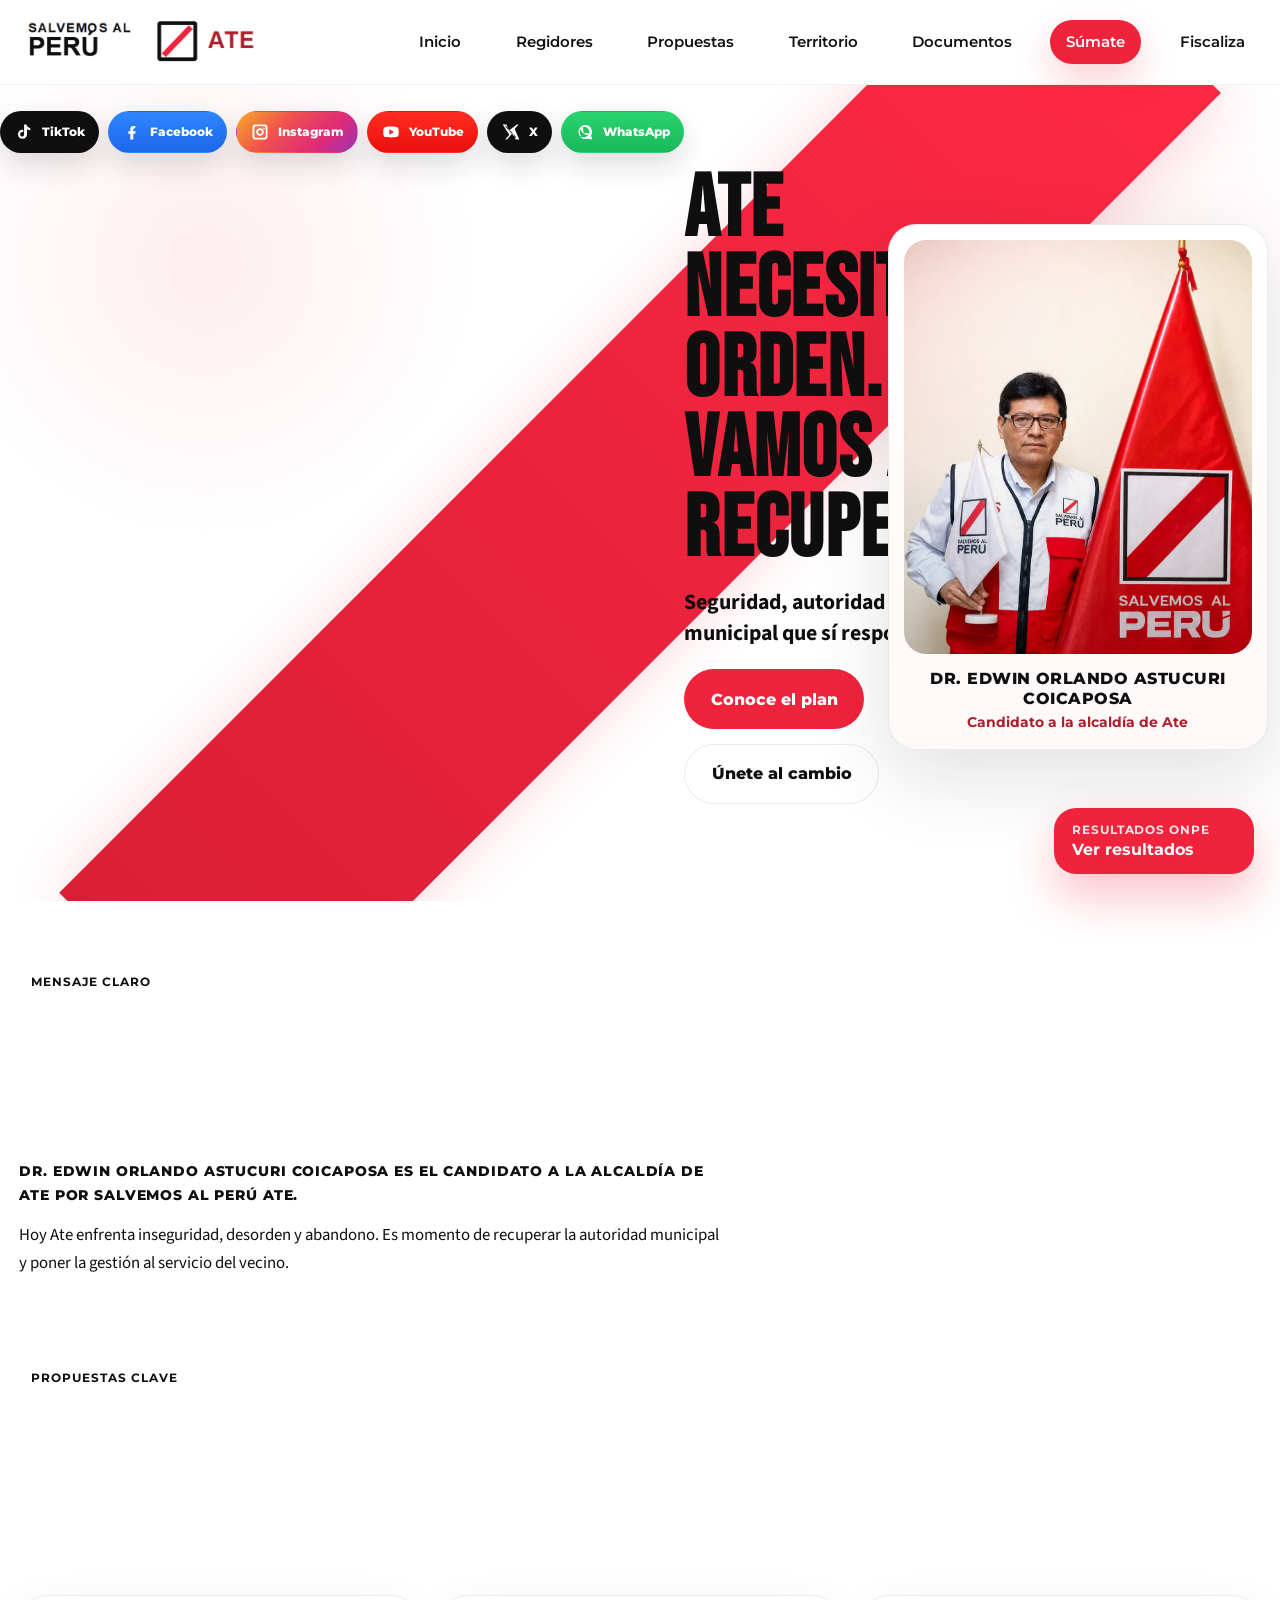
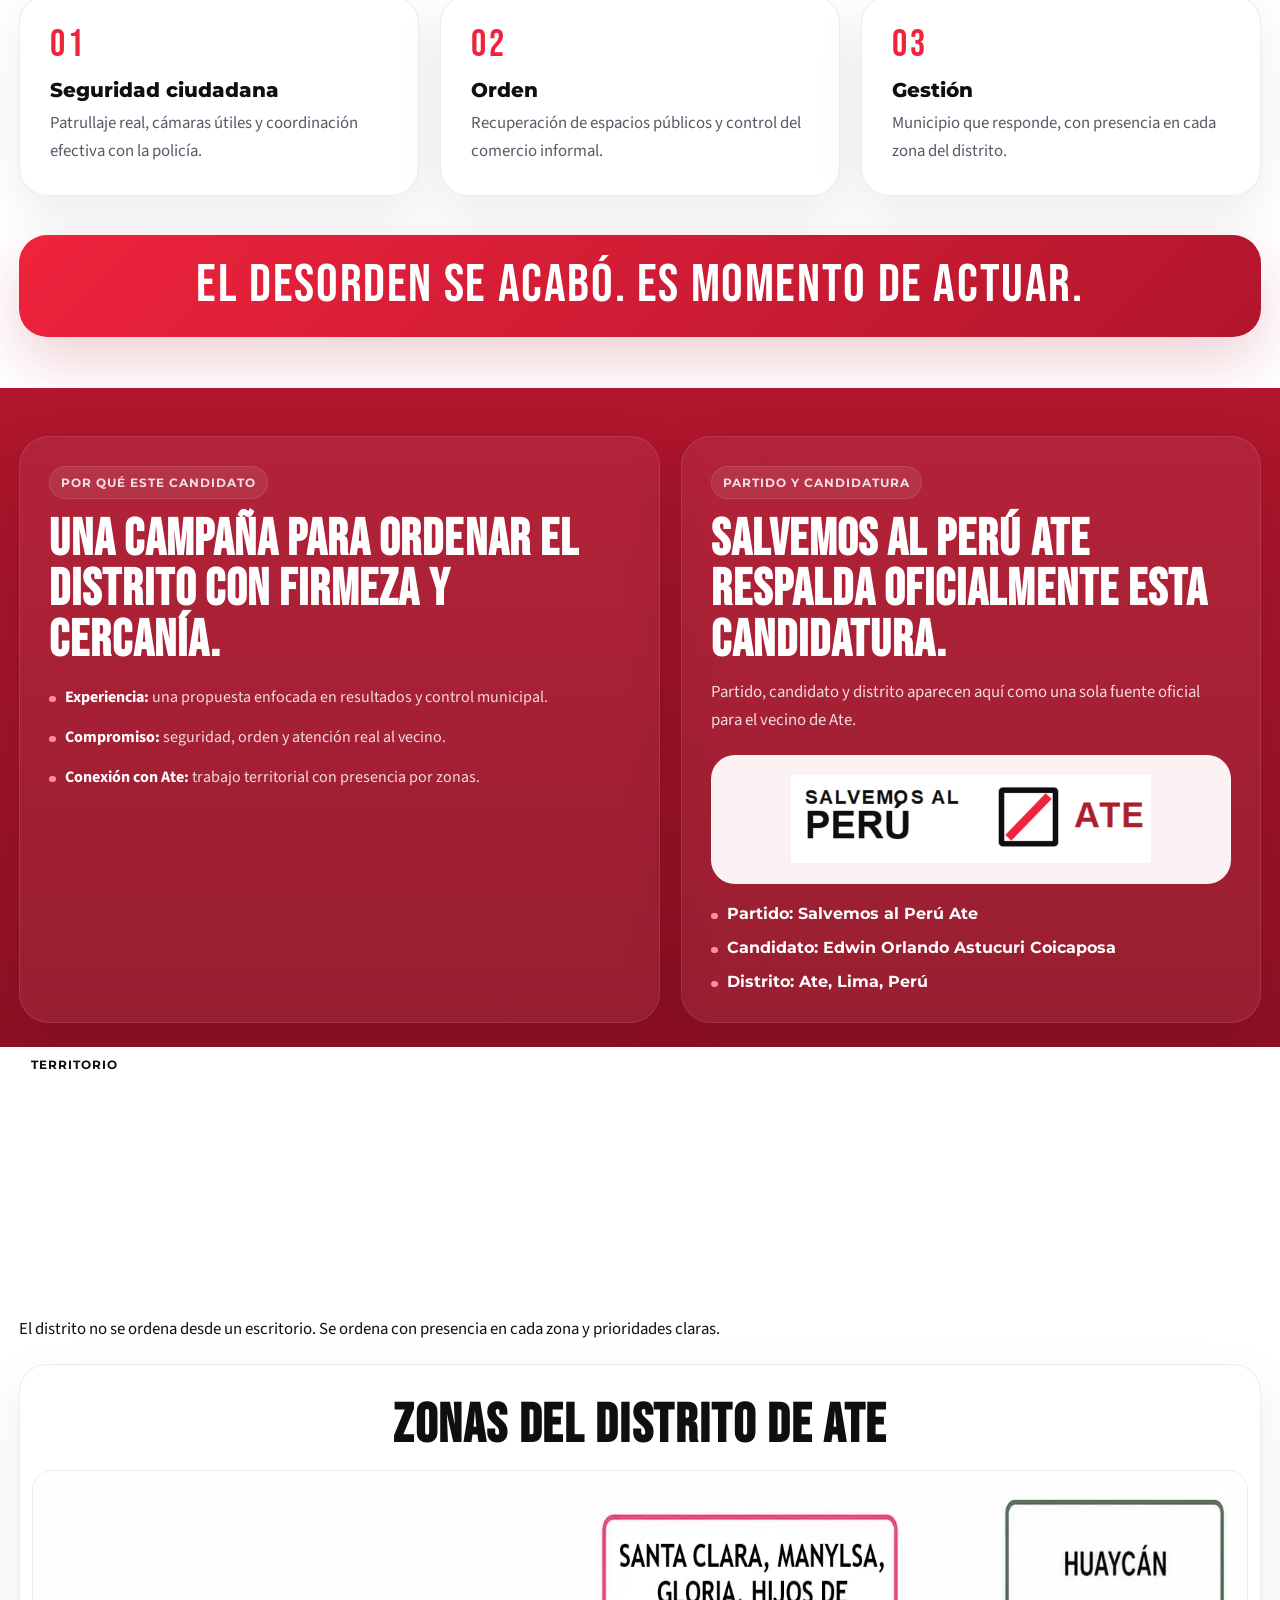
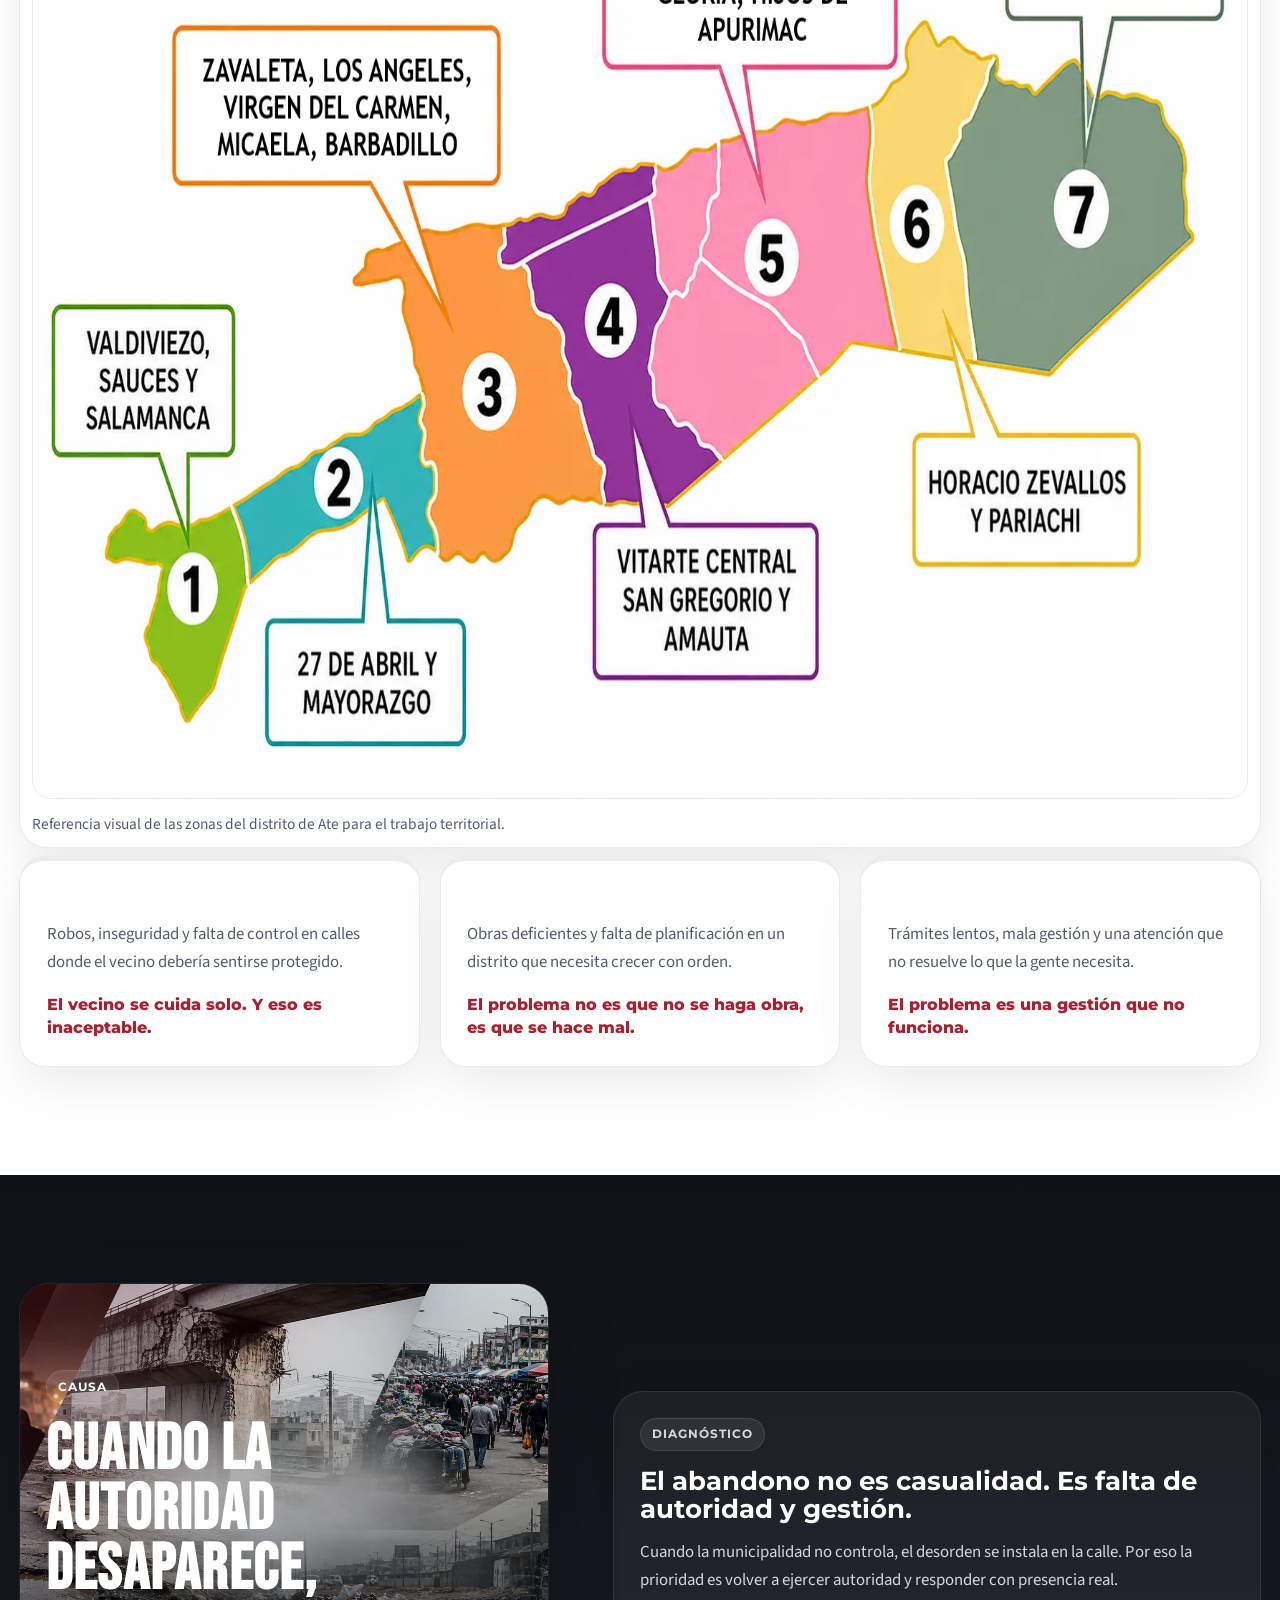
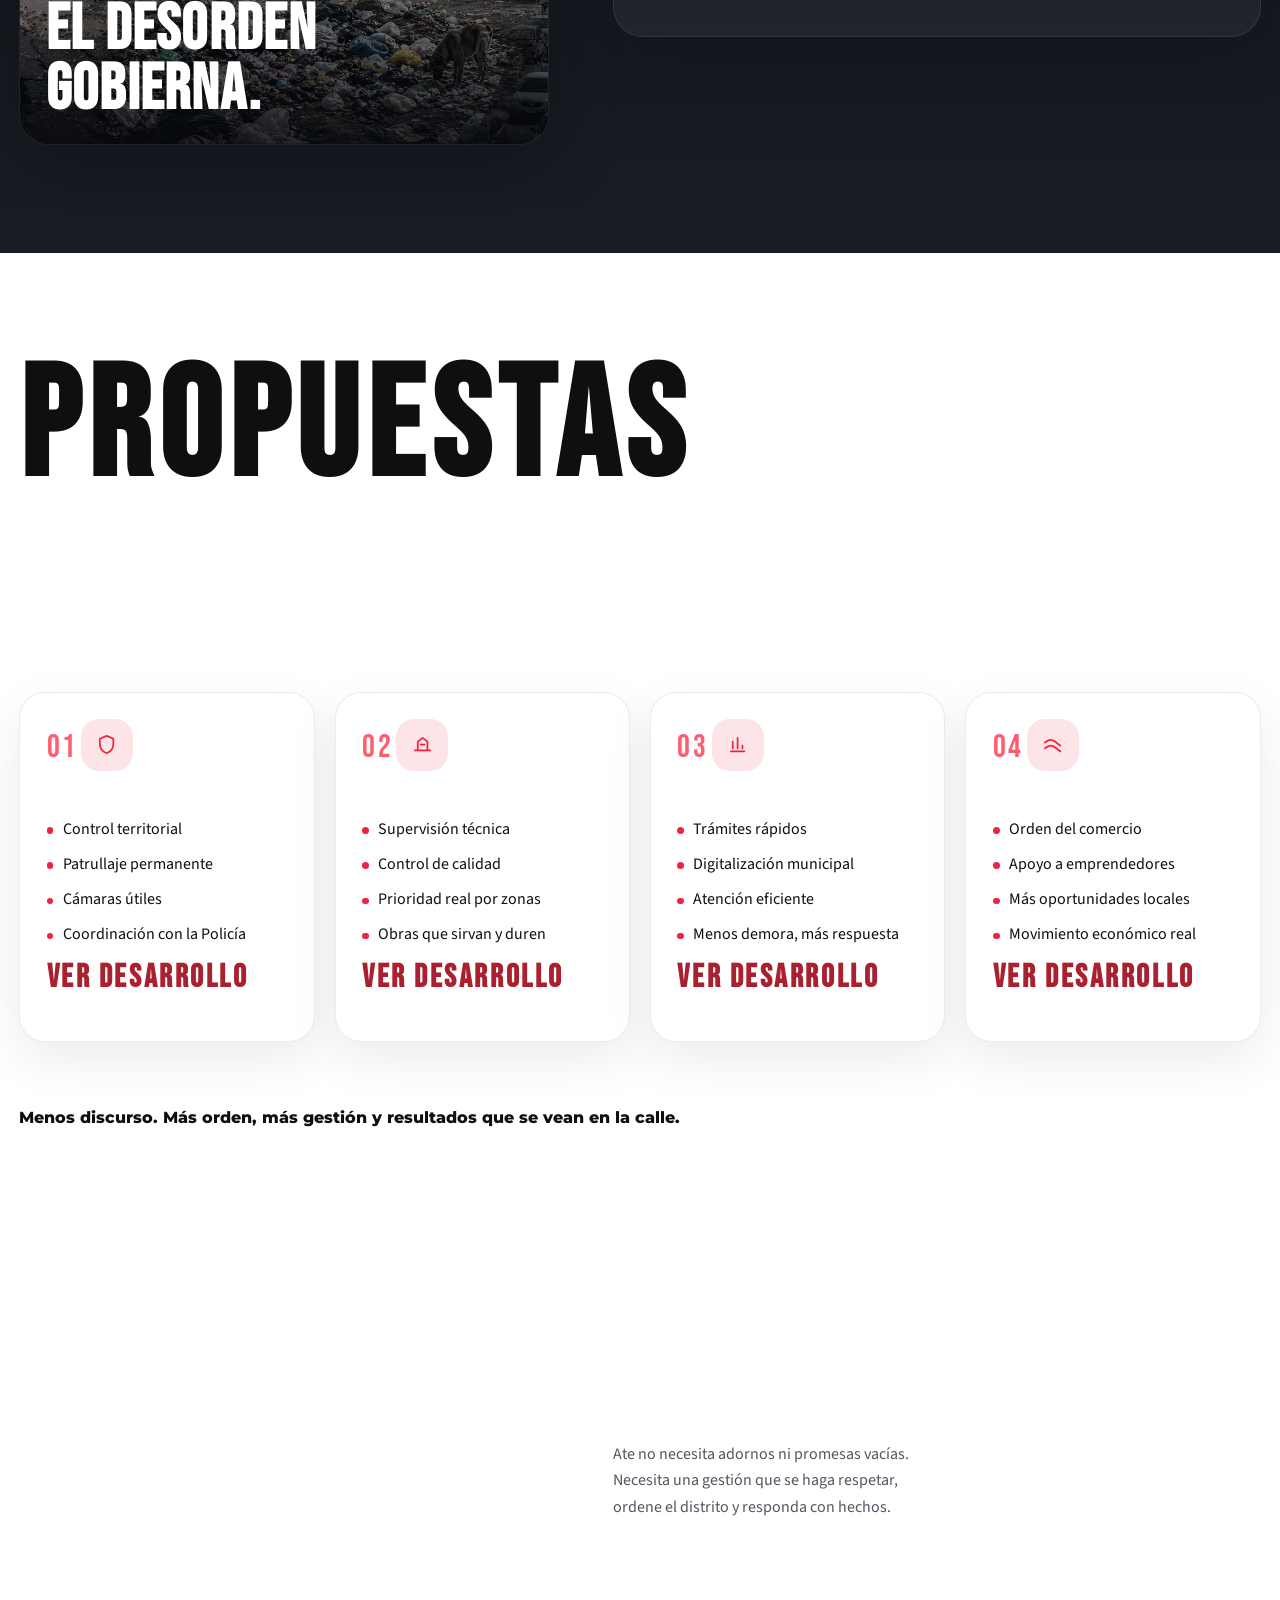
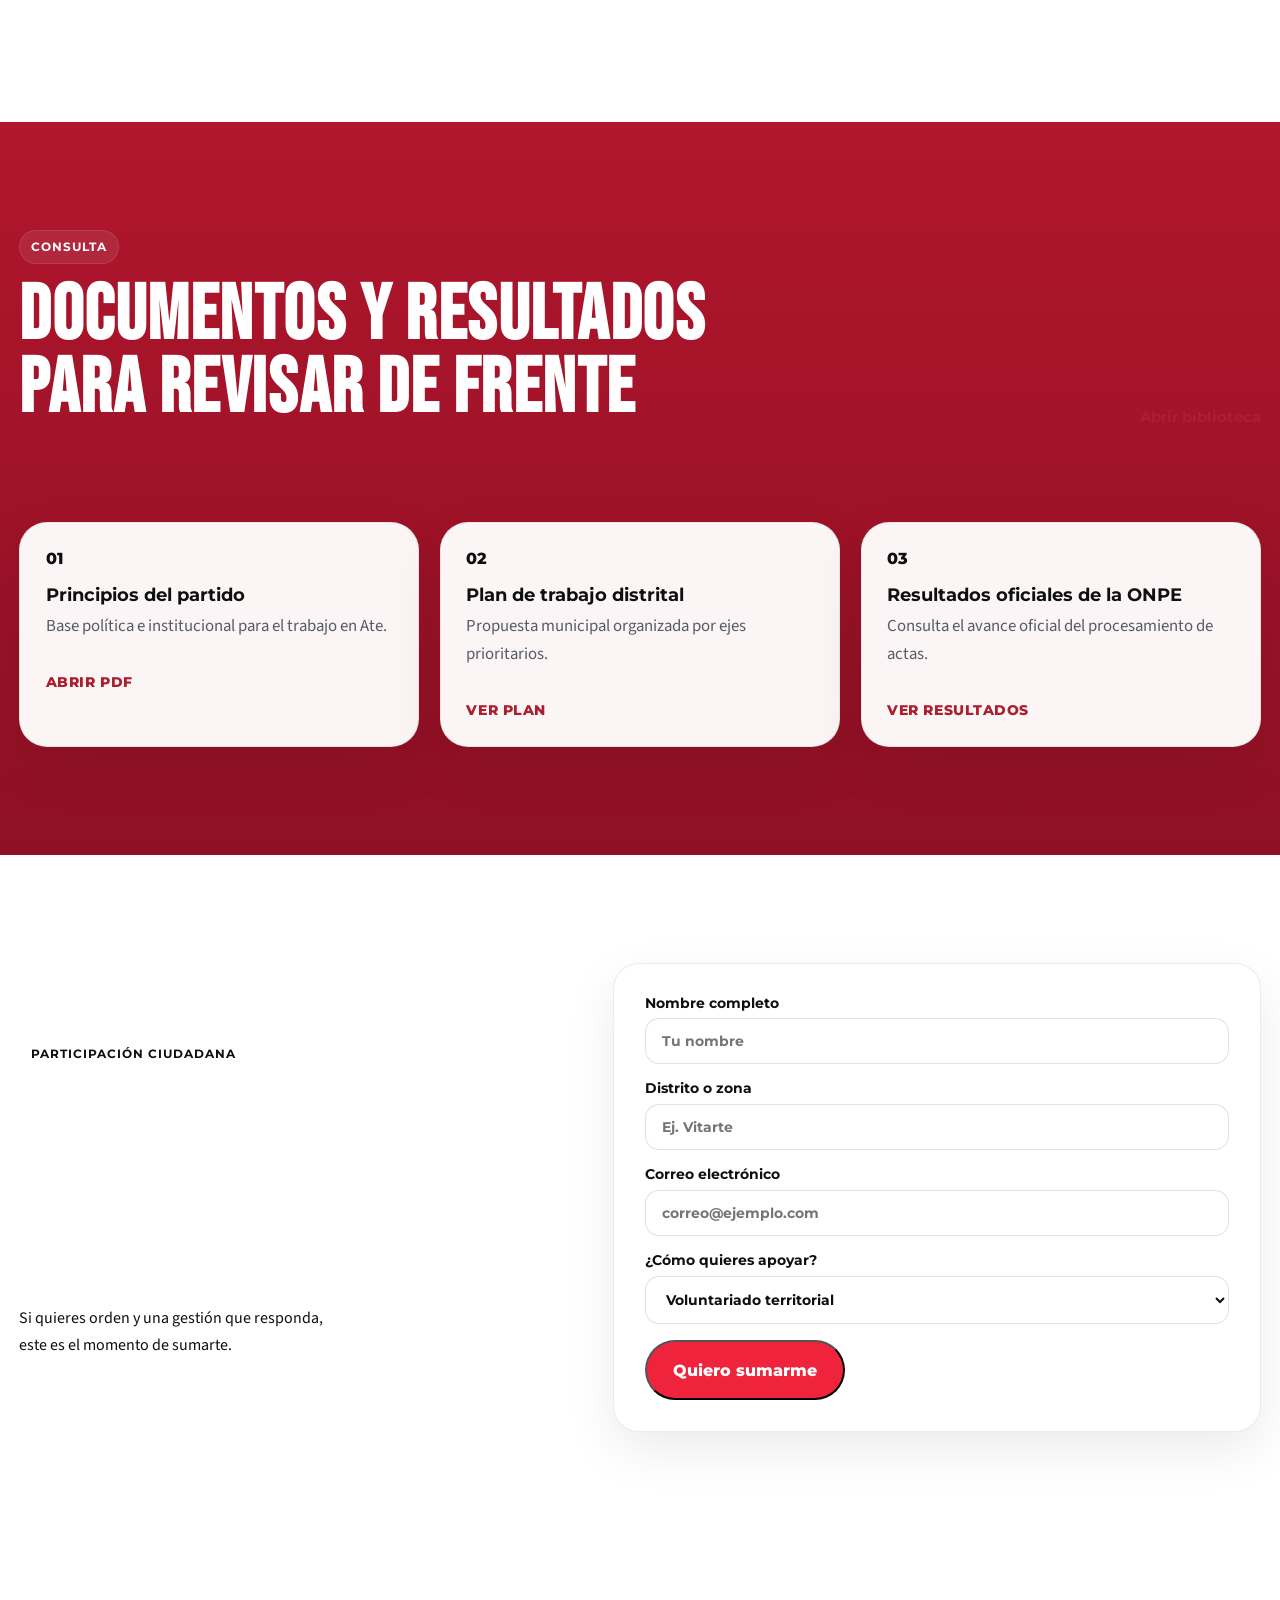
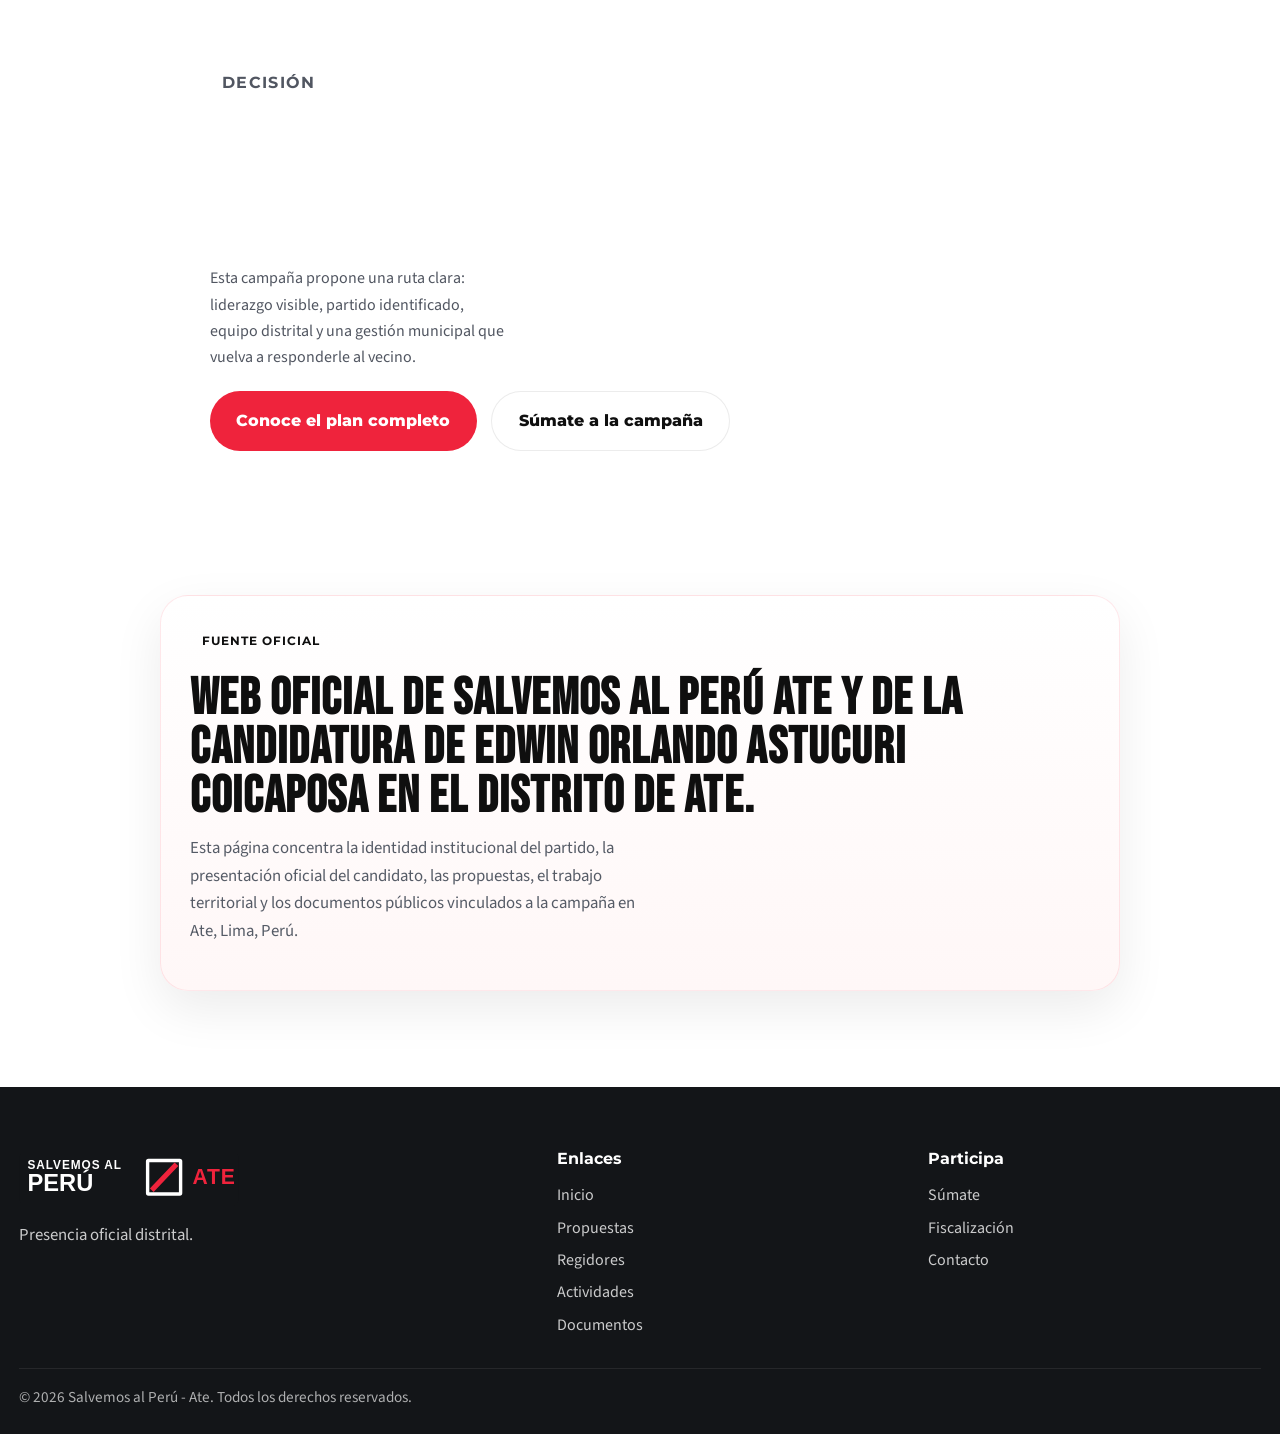
==== commit b13ce71e: "Move hero social row to topbar" ====
--- a/index.html
+++ b/index.html
@@ -181,38 +181,40 @@
         <section class="home-hero" id="inicio">
           <div class="home-hero-glow"></div>
           <div class="home-hero-stripe"></div>
+          <div class="container home-hero-topbar">
+            <div class="home-social-row" aria-label="Redes sociales de campaña">
+              <a class="home-social-button home-social-tiktok" href="#" aria-label="TikTok de campaña">
+                <svg viewBox="0 0 24 24" aria-hidden="true"><path d="M14.8 3c.4 1.3 1.1 2.2 2 2.9.9.7 1.8 1.1 2.7 1.2v2.7c-1.4-.1-2.7-.5-3.9-1.2v6c0 1.6-.5 2.9-1.5 3.9s-2.3 1.5-3.9 1.5-2.9-.5-3.9-1.5-1.5-2.3-1.5-3.9.5-2.9 1.5-3.9 2.3-1.5 3.9-1.5c.3 0 .6 0 .9.1V12a4.6 4.6 0 0 0-.9-.1c-.8 0-1.5.3-2 .8s-.8 1.2-.8 2 .3 1.5.8 2 .7.8 1.2.7c.7 0 1.4-.2 1.9-.7.5-.5.8-1.1.8-1.9V3h2.7Z"/></svg>
+                <span>TikTok</span>
+              </a>
+              <a class="home-social-button home-social-facebook" href="#" aria-label="Facebook de campaña">
+                <svg viewBox="0 0 24 24" aria-hidden="true"><path d="M13.5 21v-7h2.4l.4-3h-2.8V9.1c0-.9.3-1.6 1.7-1.6H16V4.9c-.3 0-1.2-.1-2.2-.1-2.2 0-3.8 1.3-3.8 4V11H7.5v3H10v7h3.5Z"/></svg>
+                <span>Facebook</span>
+              </a>
+              <a class="home-social-button home-social-instagram" href="#" aria-label="Instagram de campaña">
+                <svg viewBox="0 0 24 24" aria-hidden="true"><path d="M7 3h10a4 4 0 0 1 4 4v10a4 4 0 0 1-4 4H7a4 4 0 0 1-4-4V7a4 4 0 0 1 4-4Zm0 2.2A1.8 1.8 0 0 0 5.2 7v10c0 1 .8 1.8 1.8 1.8h10c1 0 1.8-.8 1.8-1.8V7c0-1-.8-1.8-1.8-1.8H7Zm5 2.3A4.5 4.5 0 1 1 7.5 12 4.5 4.5 0 0 1 12 7.5Zm0 2.2A2.3 2.3 0 1 0 14.3 12 2.3 2.3 0 0 0 12 9.7Zm4.8-3.1a1.1 1.1 0 1 1-1.1 1.1c0-.6.5-1.1 1.1-1.1Z"/></svg>
+                <span>Instagram</span>
+              </a>
+              <a class="home-social-button home-social-youtube" href="#" aria-label="YouTube de campaña">
+                <svg viewBox="0 0 24 24" aria-hidden="true"><path d="M21 8.5c-.2-1.4-1.2-2.4-2.6-2.6C16.8 5.7 14.5 5.5 12 5.5s-4.8.2-6.4.4A3.2 3.2 0 0 0 3 8.5c-.2 1.3-.3 2.4-.3 3.5s.1 2.2.3 3.5c.2 1.4 1.2 2.4 2.6 2.6 1.6.2 3.9.4 6.4.4s4.8-.2 6.4-.4a3.2 3.2 0 0 0 2.6-2.6c.2-1.3.3-2.4.3-3.5s-.1-2.2-.3-3.5ZM10 15.3V8.7l5.6 3.3L10 15.3Z"/></svg>
+                <span>YouTube</span>
+              </a>
+              <a class="home-social-button home-social-x" href="#" aria-label="X de campaña">
+                <svg viewBox="0 0 24 24" aria-hidden="true"><path d="M18.9 3H21l-4.6 5.3L22 21h-4.4l-3.5-7.9L7.2 21H5.1l4.9-5.6L2 3h4.5l3.2 7.2L18.9 3Zm-1.5 16h1.2L6.1 4.9H4.8L17.4 19Z"/></svg>
+                <span>X</span>
+              </a>
+              <a class="home-social-button home-social-whatsapp" href="#" aria-label="WhatsApp de campaña">
+                <svg viewBox="0 0 24 24" aria-hidden="true"><path d="M12 3.5a8.5 8.5 0 0 1 7.4 12.7L20.5 21l-5-1A8.5 8.5 0 1 1 12 3.5Zm0 2.2a6.3 6.3 0 0 0-5.4 9.5l.3.5-.6 2.8 2.8-.6.5.3A6.3 6.3 0 1 0 12 5.7Zm3.5 8c-.2-.1-1.2-.6-1.4-.7-.2-.1-.3-.1-.5.1l-.4.6c-.1.2-.3.2-.5.1-.2-.1-1-.4-1.9-1.3-.7-.6-1.2-1.4-1.3-1.6-.1-.2 0-.4.1-.5l.3-.4.2-.3a.5.5 0 0 0 0-.4l-.7-1.7c-.2-.4-.3-.3-.5-.3h-.4c-.2 0-.4.1-.6.3-.2.2-.8.7-.8 1.8s.8 2 1 2.1c.1.2 1.6 2.5 4 3.4.6.2 1 .4 1.4.5.6.2 1.1.2 1.5.1.5-.1 1.2-.5 1.4-1 .2-.5.2-1 .1-1.1 0-.1-.2-.1-.4-.2Z"/></svg>
+                <span>WhatsApp</span>
+              </a>
+            </div>
+          </div>
           <div class="container home-hero-grid">
             <div class="home-hero-copy">
               <h1>ATE NECESITA ORDEN. Y LO VAMOS A RECUPERAR.</h1>
               <p class="home-hero-lead">
                 Seguridad, autoridad y gestión municipal que sí responde.
               </p>
-              <div class="home-social-row" aria-label="Redes sociales de campaña">
-                <a class="home-social-button home-social-tiktok" href="#" aria-label="TikTok de campaña">
-                  <svg viewBox="0 0 24 24" aria-hidden="true"><path d="M14.8 3c.4 1.3 1.1 2.2 2 2.9.9.7 1.8 1.1 2.7 1.2v2.7c-1.4-.1-2.7-.5-3.9-1.2v6c0 1.6-.5 2.9-1.5 3.9s-2.3 1.5-3.9 1.5-2.9-.5-3.9-1.5-1.5-2.3-1.5-3.9.5-2.9 1.5-3.9 2.3-1.5 3.9-1.5c.3 0 .6 0 .9.1V12a4.6 4.6 0 0 0-.9-.1c-.8 0-1.5.3-2 .8s-.8 1.2-.8 2 .3 1.5.8 2 .7.8 1.2.7c.7 0 1.4-.2 1.9-.7.5-.5.8-1.1.8-1.9V3h2.7Z"/></svg>
-                  <span>TikTok</span>
-                </a>
-                <a class="home-social-button home-social-facebook" href="#" aria-label="Facebook de campaña">
-                  <svg viewBox="0 0 24 24" aria-hidden="true"><path d="M13.5 21v-7h2.4l.4-3h-2.8V9.1c0-.9.3-1.6 1.7-1.6H16V4.9c-.3 0-1.2-.1-2.2-.1-2.2 0-3.8 1.3-3.8 4V11H7.5v3H10v7h3.5Z"/></svg>
-                  <span>Facebook</span>
-                </a>
-                <a class="home-social-button home-social-instagram" href="#" aria-label="Instagram de campaña">
-                  <svg viewBox="0 0 24 24" aria-hidden="true"><path d="M7 3h10a4 4 0 0 1 4 4v10a4 4 0 0 1-4 4H7a4 4 0 0 1-4-4V7a4 4 0 0 1 4-4Zm0 2.2A1.8 1.8 0 0 0 5.2 7v10c0 1 .8 1.8 1.8 1.8h10c1 0 1.8-.8 1.8-1.8V7c0-1-.8-1.8-1.8-1.8H7Zm5 2.3A4.5 4.5 0 1 1 7.5 12 4.5 4.5 0 0 1 12 7.5Zm0 2.2A2.3 2.3 0 1 0 14.3 12 2.3 2.3 0 0 0 12 9.7Zm4.8-3.1a1.1 1.1 0 1 1-1.1 1.1c0-.6.5-1.1 1.1-1.1Z"/></svg>
-                  <span>Instagram</span>
-                </a>
-                <a class="home-social-button home-social-youtube" href="#" aria-label="YouTube de campaña">
-                  <svg viewBox="0 0 24 24" aria-hidden="true"><path d="M21 8.5c-.2-1.4-1.2-2.4-2.6-2.6C16.8 5.7 14.5 5.5 12 5.5s-4.8.2-6.4.4A3.2 3.2 0 0 0 3 8.5c-.2 1.3-.3 2.4-.3 3.5s.1 2.2.3 3.5c.2 1.4 1.2 2.4 2.6 2.6 1.6.2 3.9.4 6.4.4s4.8-.2 6.4-.4a3.2 3.2 0 0 0 2.6-2.6c.2-1.3.3-2.4.3-3.5s-.1-2.2-.3-3.5ZM10 15.3V8.7l5.6 3.3L10 15.3Z"/></svg>
-                  <span>YouTube</span>
-                </a>
-                <a class="home-social-button home-social-x" href="#" aria-label="X de campaña">
-                  <svg viewBox="0 0 24 24" aria-hidden="true"><path d="M18.9 3H21l-4.6 5.3L22 21h-4.4l-3.5-7.9L7.2 21H5.1l4.9-5.6L2 3h4.5l3.2 7.2L18.9 3Zm-1.5 16h1.2L6.1 4.9H4.8L17.4 19Z"/></svg>
-                  <span>X</span>
-                </a>
-                <a class="home-social-button home-social-whatsapp" href="#" aria-label="WhatsApp de campaña">
-                  <svg viewBox="0 0 24 24" aria-hidden="true"><path d="M12 3.5a8.5 8.5 0 0 1 7.4 12.7L20.5 21l-5-1A8.5 8.5 0 1 1 12 3.5Zm0 2.2a6.3 6.3 0 0 0-5.4 9.5l.3.5-.6 2.8 2.8-.6.5.3A6.3 6.3 0 1 0 12 5.7Zm3.5 8c-.2-.1-1.2-.6-1.4-.7-.2-.1-.3-.1-.5.1l-.4.6c-.1.2-.3.2-.5.1-.2-.1-1-.4-1.9-1.3-.7-.6-1.2-1.4-1.3-1.6-.1-.2 0-.4.1-.5l.3-.4.2-.3a.5.5 0 0 0 0-.4l-.7-1.7c-.2-.4-.3-.3-.5-.3h-.4c-.2 0-.4.1-.6.3-.2.2-.8.7-.8 1.8s.8 2 1 2.1c.1.2 1.6 2.5 4 3.4.6.2 1 .4 1.4.5.6.2 1.1.2 1.5.1.5-.1 1.2-.5 1.4-1 .2-.5.2-1 .1-1.1 0-.1-.2-.1-.4-.2Z"/></svg>
-                  <span>WhatsApp</span>
-                </a>
-              </div>
               <div class="home-hero-actions">
                 <a class="button button-primary" href="#propuestas">Conoce el plan</a>
                 <a class="button button-secondary" href="#sumate">Únete al cambio</a>
--- a/styles.css
+++ b/styles.css
@@ -1029,8 +1029,8 @@
   overflow: hidden;
   min-height: calc(100svh - 84px);
   display: flex;
-  align-items: center;
-  padding: 2.2rem 0;
+  align-items: stretch;
+  padding: 1.4rem 0 2.2rem;
   background: #ffffff;
 }
 
@@ -1056,6 +1056,16 @@
   pointer-events: none;
 }
 
+.home-hero-topbar {
+  position: relative;
+  z-index: 1;
+  display: flex;
+  justify-content: flex-start;
+  align-items: flex-start;
+  padding-top: 0.25rem;
+  padding-bottom: 0.5rem;
+}
+
 .home-hero-grid {
   position: relative;
   z-index: 1;
@@ -1105,7 +1115,7 @@
   display: flex;
   flex-wrap: nowrap;
   gap: 0.55rem;
-  margin-top: 1rem;
+  margin-top: 0;
   align-items: center;
   width: 100%;
   max-width: 100%;
@@ -2151,6 +2161,11 @@
     padding: 1.8rem 0;
   }
 
+  .home-hero-topbar {
+    padding-top: 0.15rem;
+    padding-bottom: 0.75rem;
+  }
+
   .home-candidate-panel {
     margin-inline: auto;
   }
@@ -2284,7 +2299,7 @@
 
   .home-social-row {
     gap: 0.5rem;
-    margin-top: 0.9rem;
+    margin-top: 0;
     flex-wrap: wrap;
   }
 
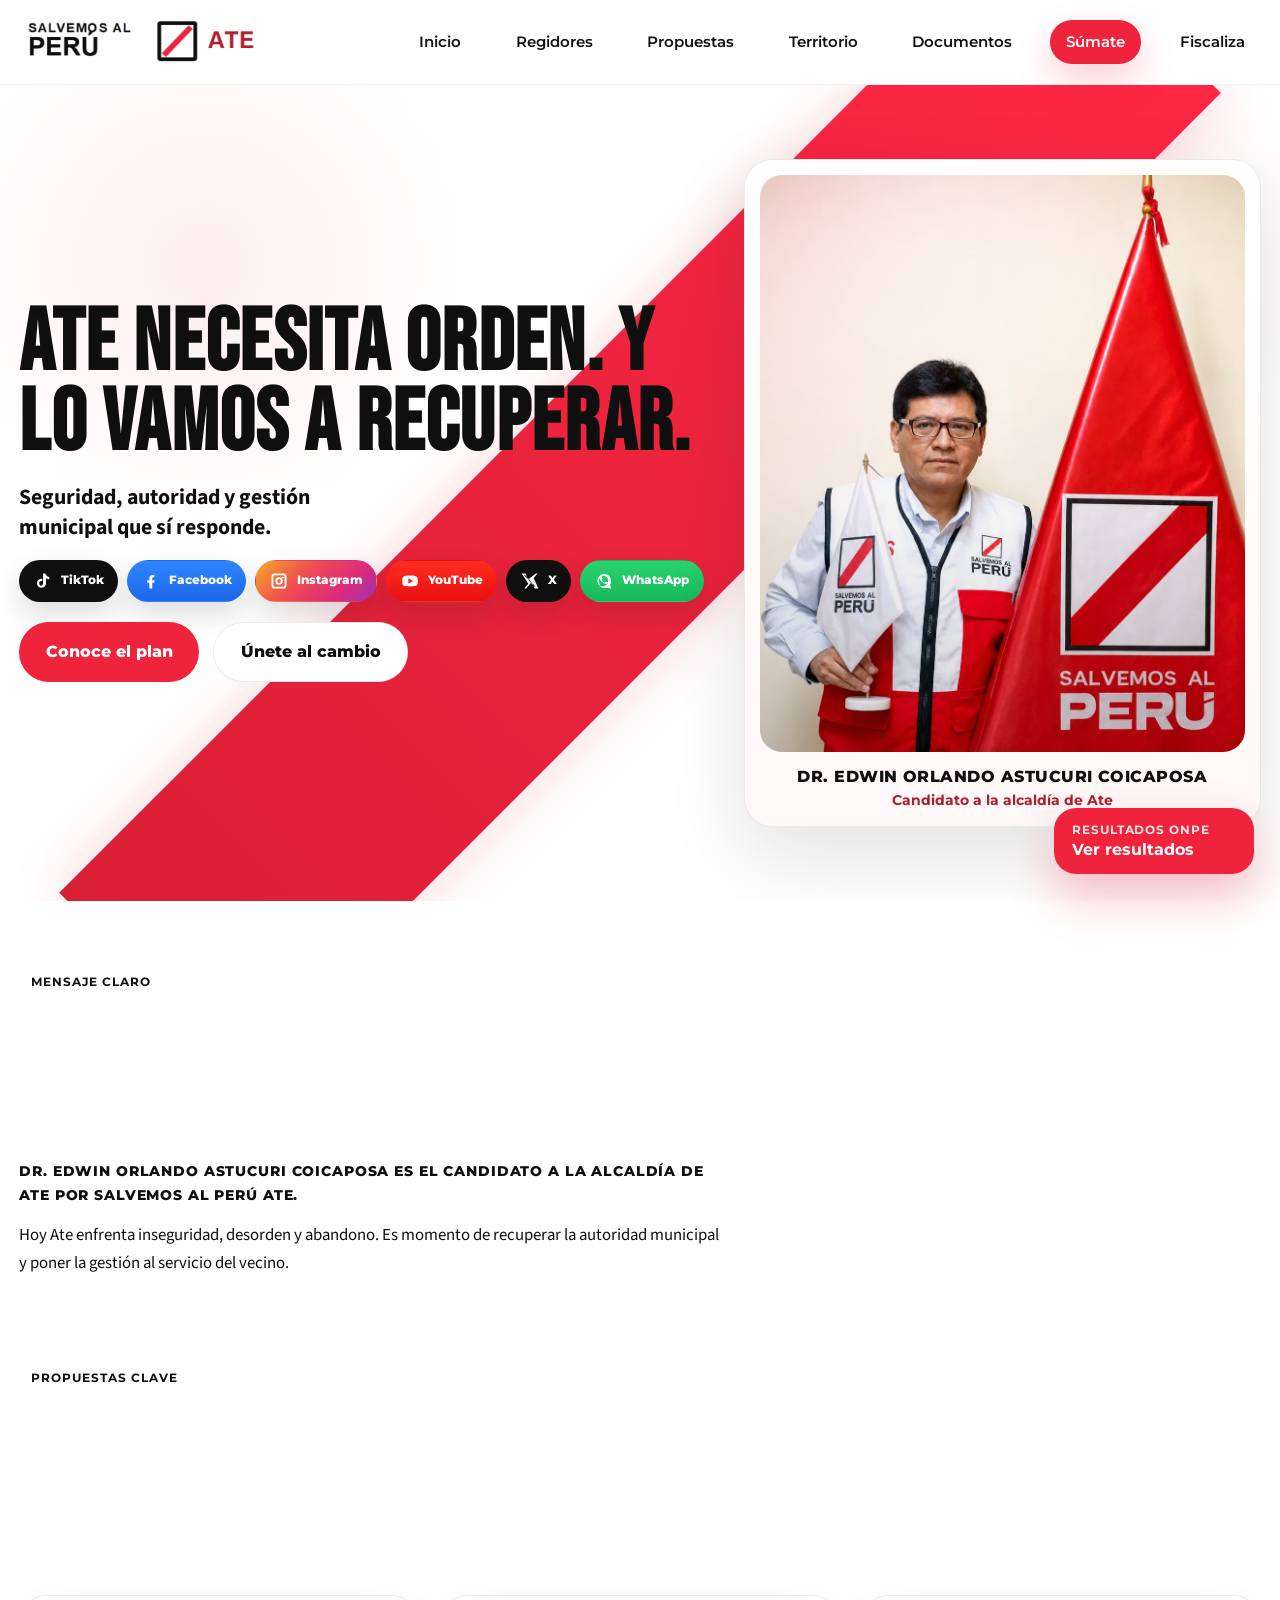
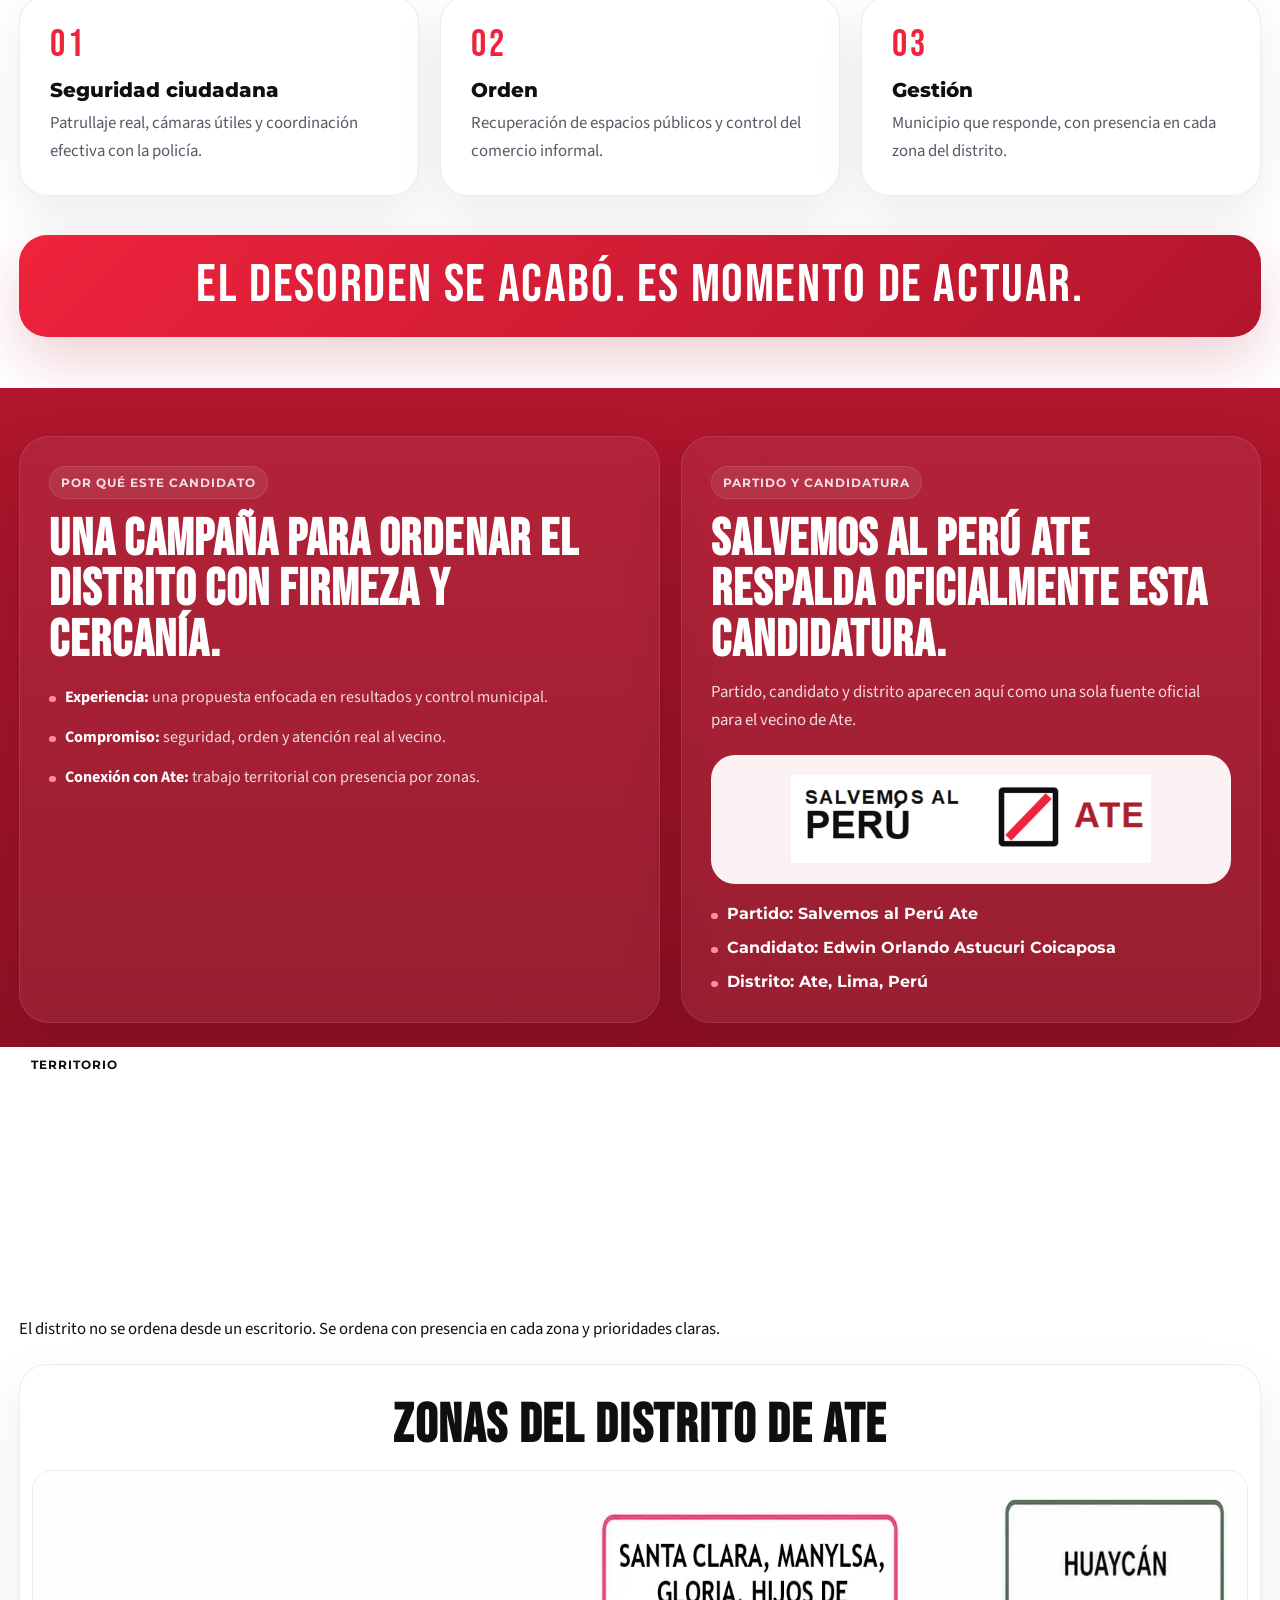
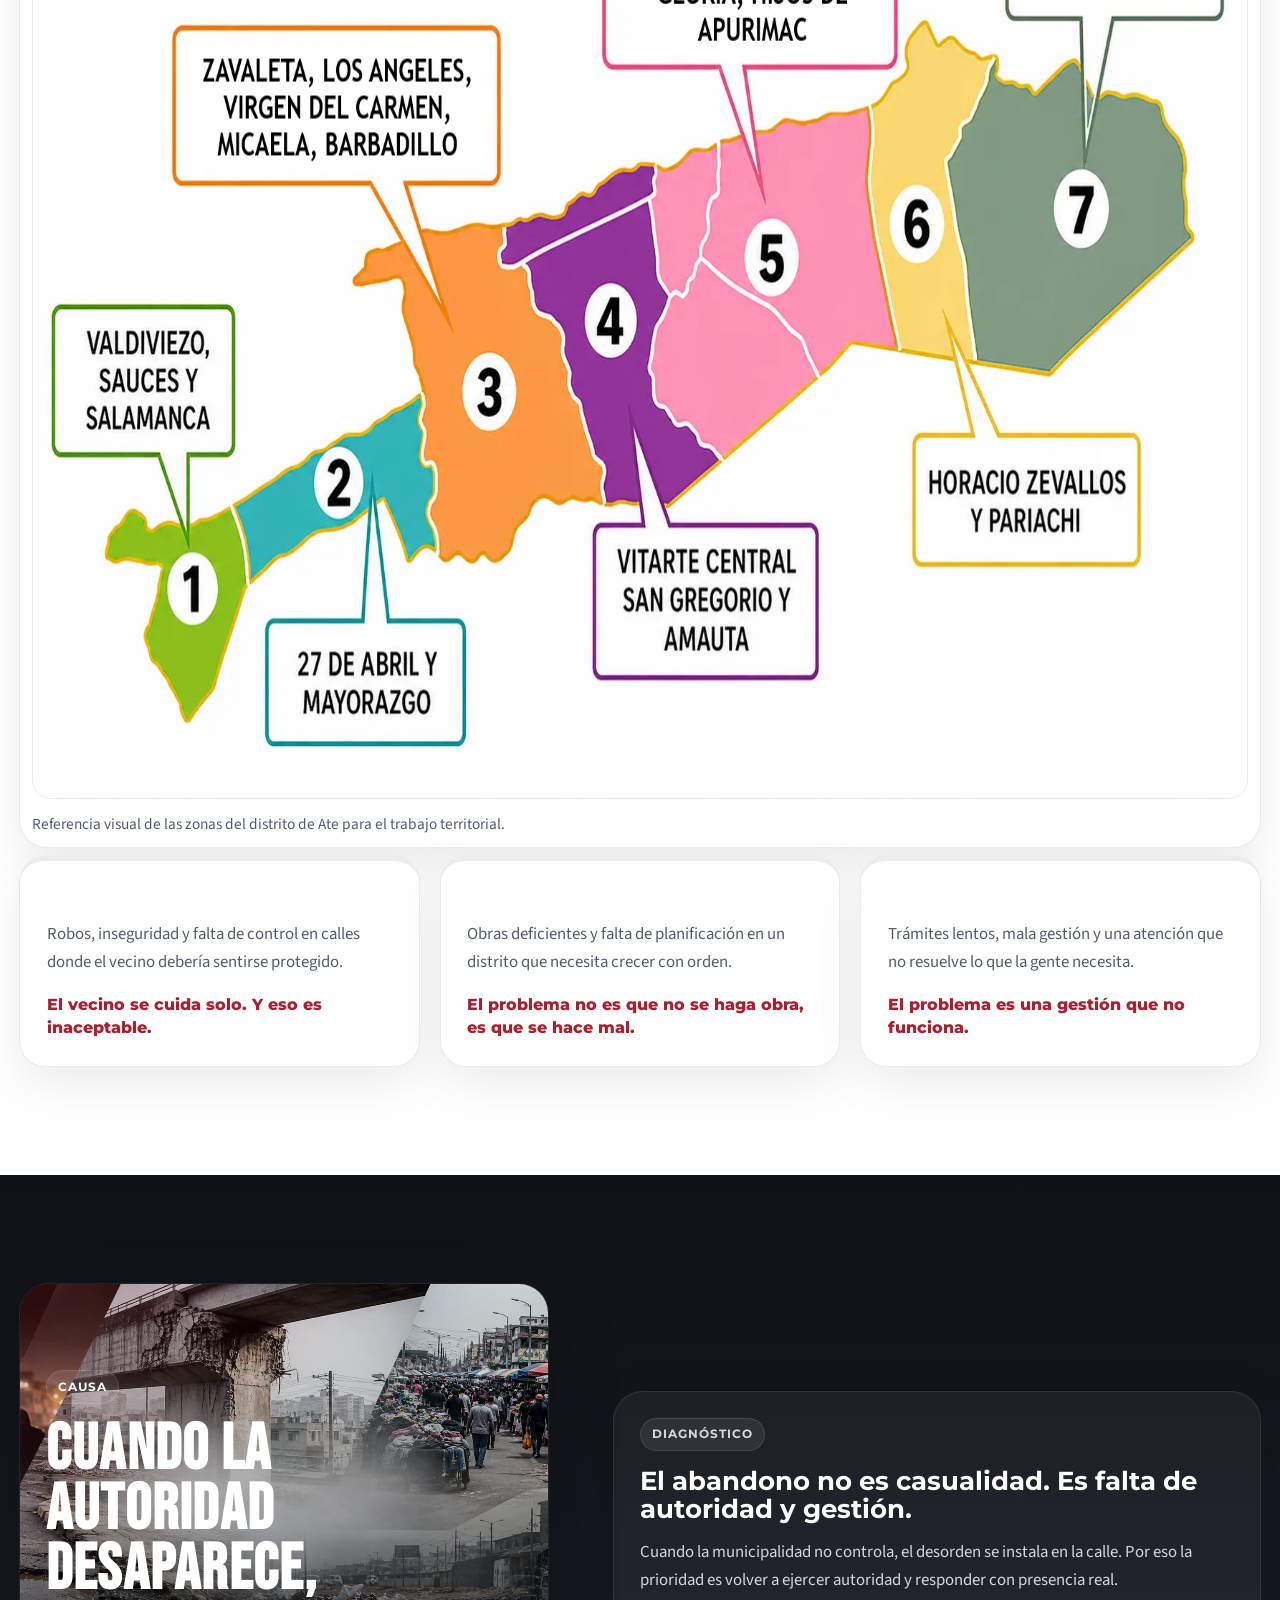
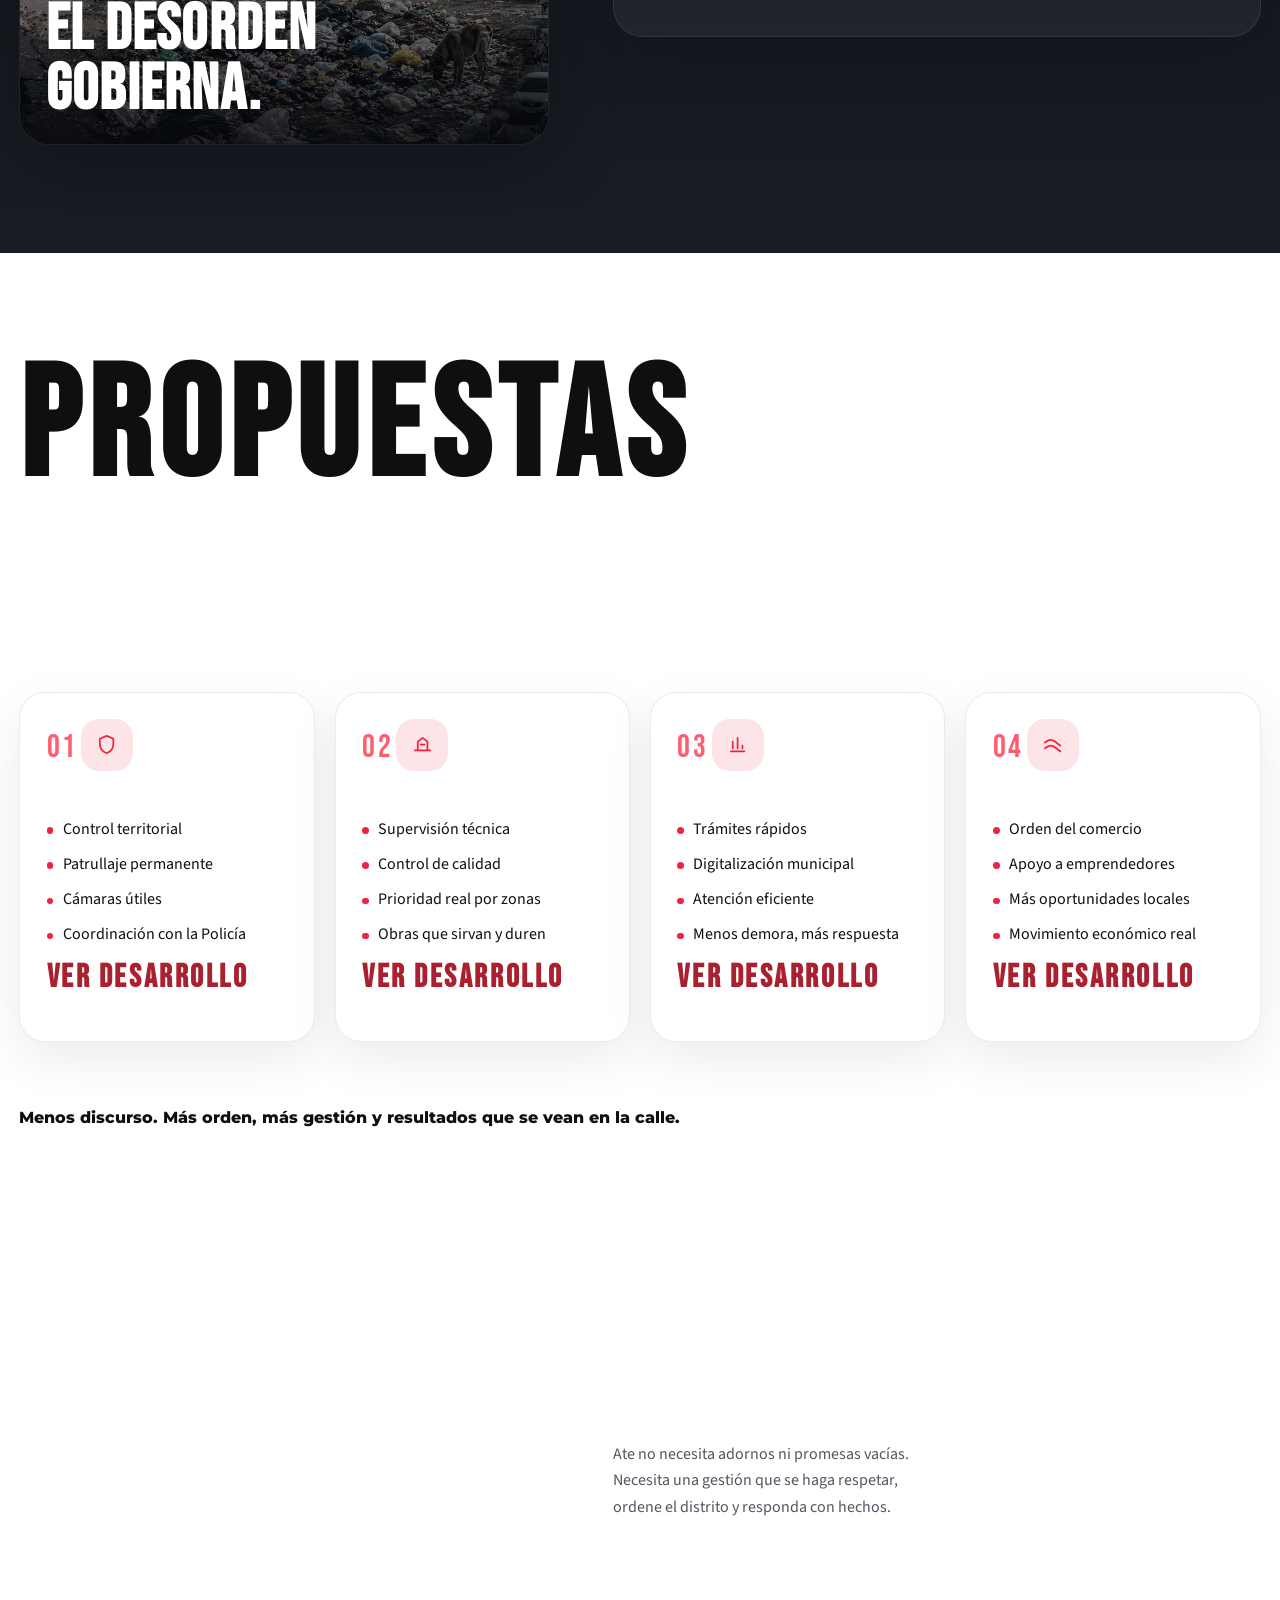
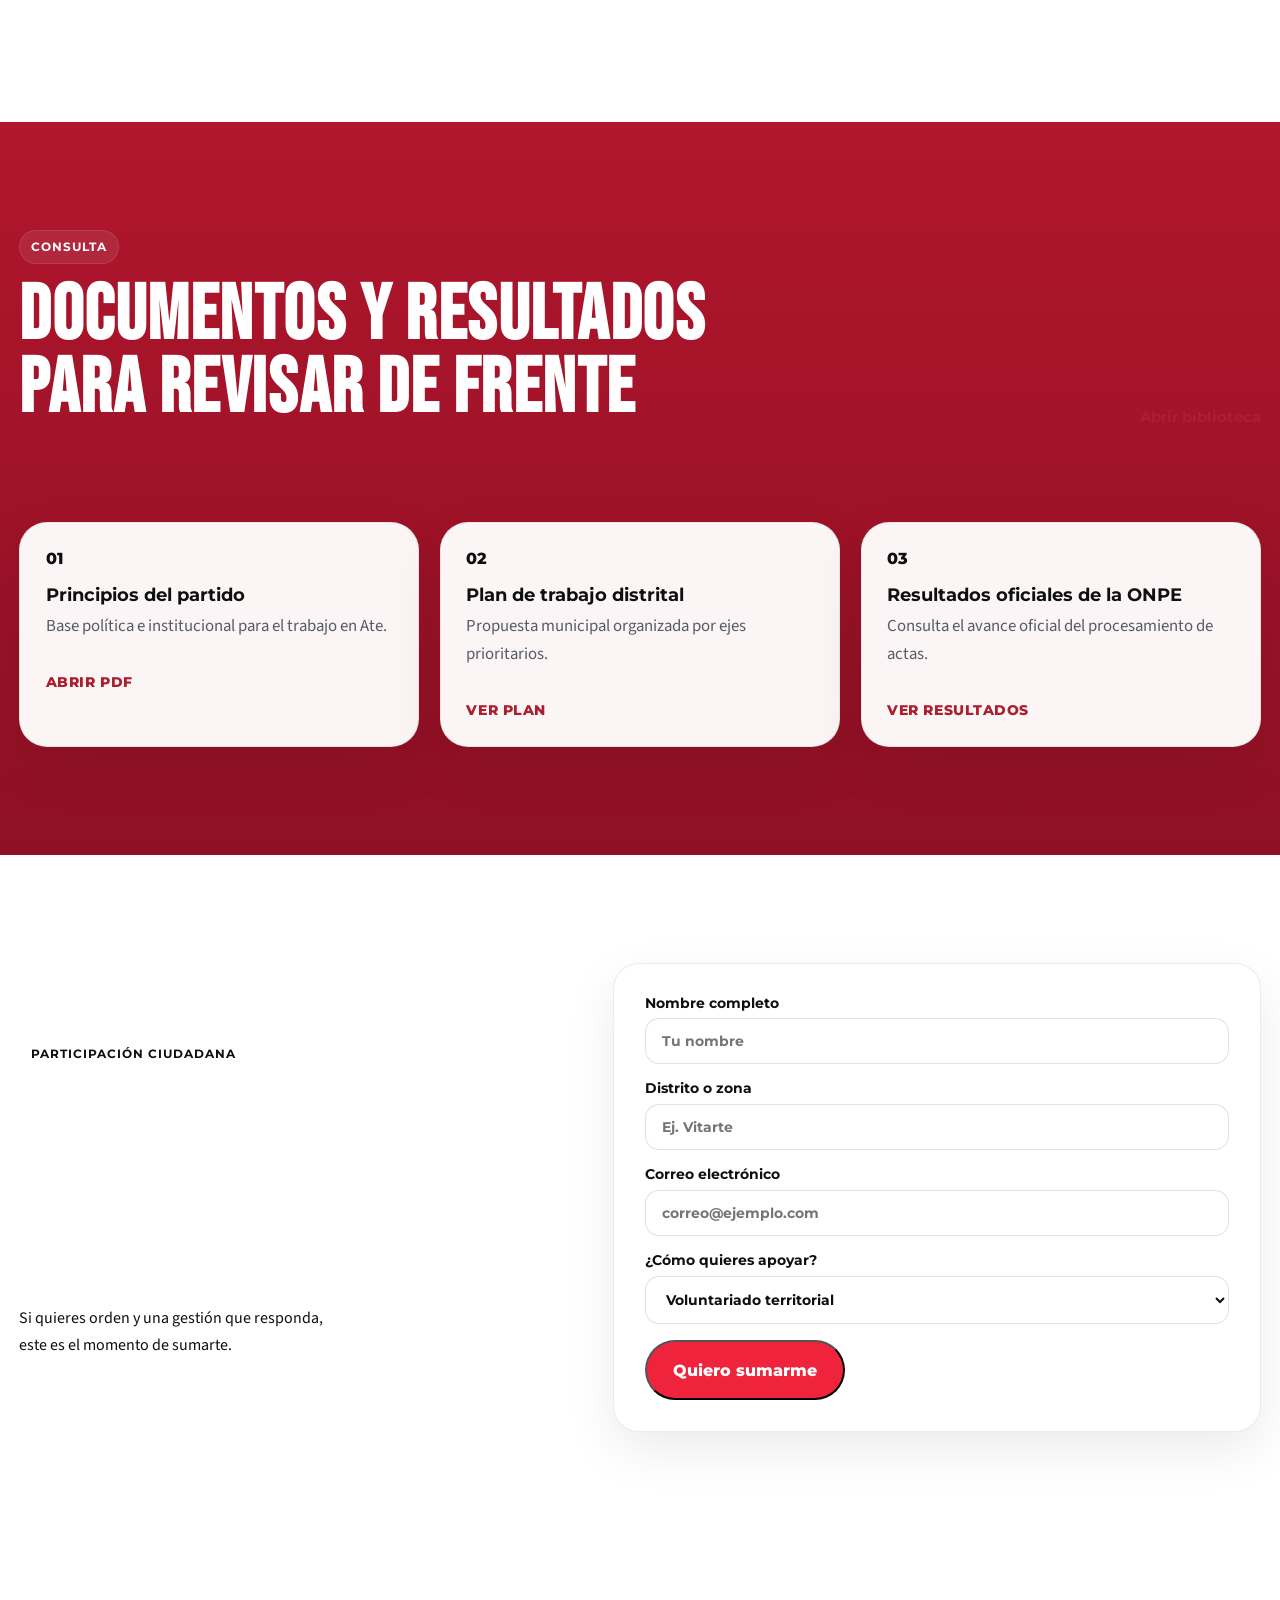
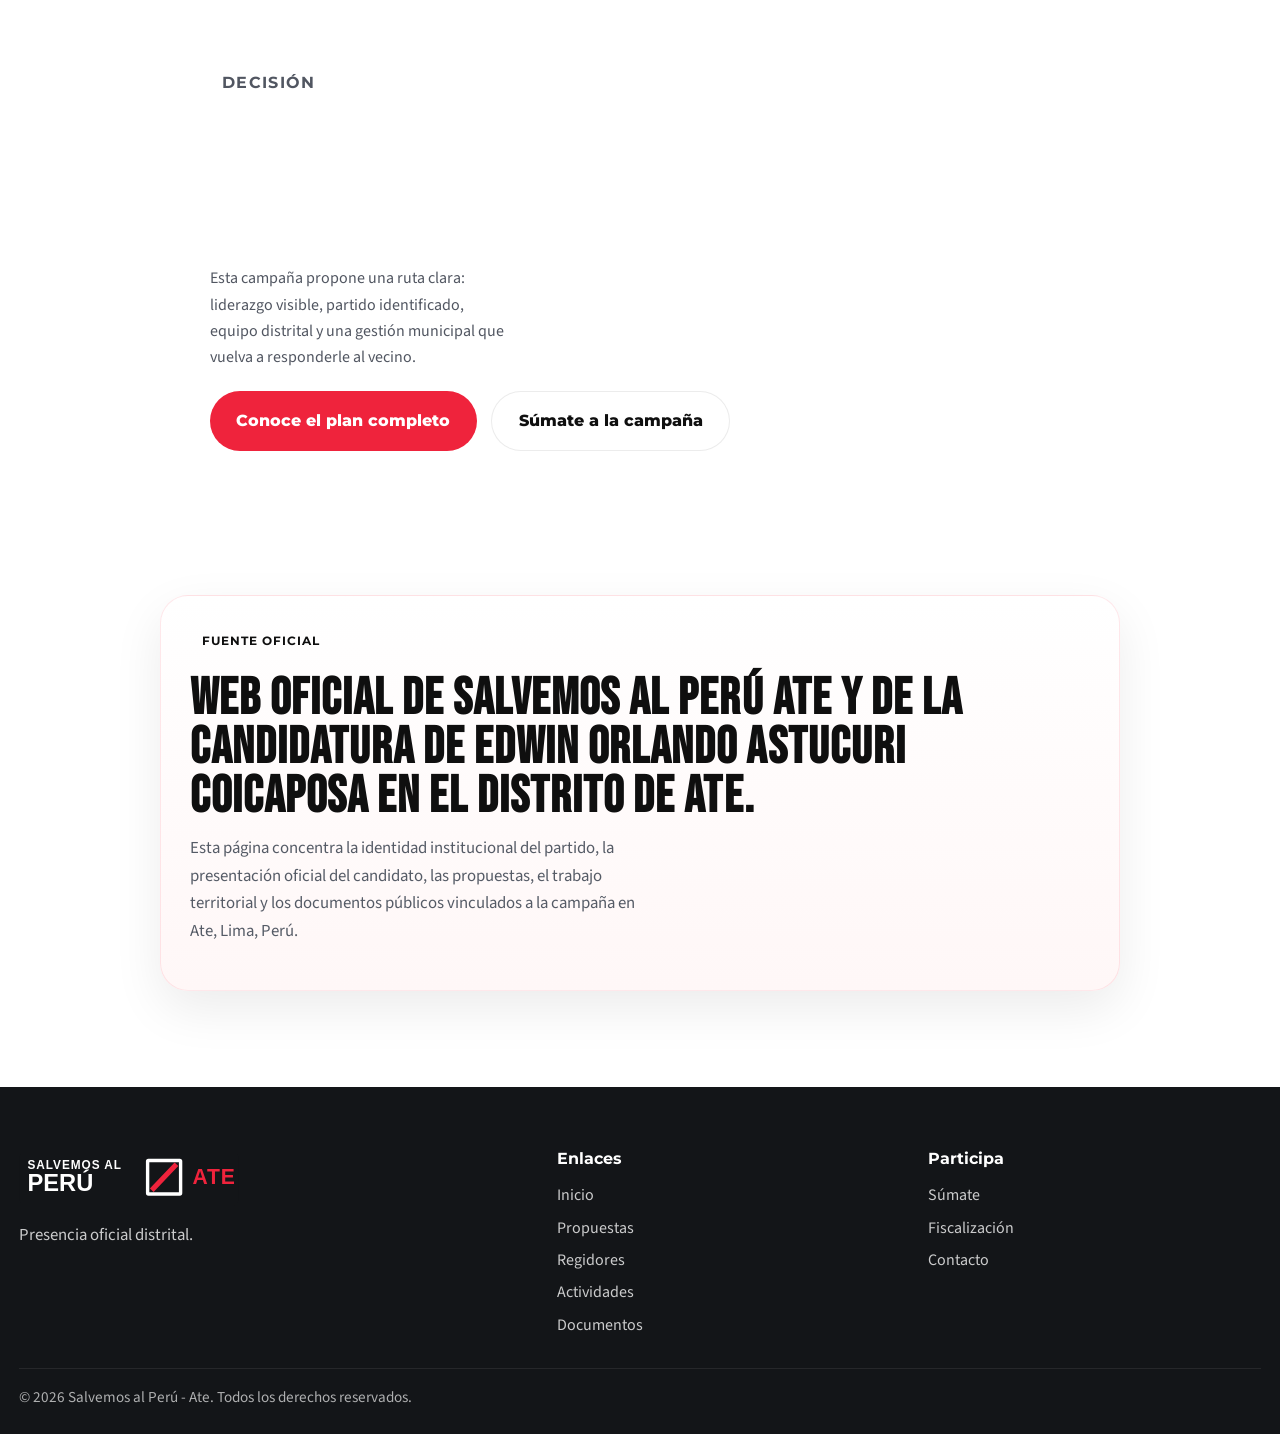
==== commit 4dbaca7e: "Restore social row position in hero" ====
--- a/index.html
+++ b/index.html
@@ -181,40 +181,38 @@
         <section class="home-hero" id="inicio">
           <div class="home-hero-glow"></div>
           <div class="home-hero-stripe"></div>
-          <div class="container home-hero-topbar">
-            <div class="home-social-row" aria-label="Redes sociales de campaña">
-              <a class="home-social-button home-social-tiktok" href="#" aria-label="TikTok de campaña">
-                <svg viewBox="0 0 24 24" aria-hidden="true"><path d="M14.8 3c.4 1.3 1.1 2.2 2 2.9.9.7 1.8 1.1 2.7 1.2v2.7c-1.4-.1-2.7-.5-3.9-1.2v6c0 1.6-.5 2.9-1.5 3.9s-2.3 1.5-3.9 1.5-2.9-.5-3.9-1.5-1.5-2.3-1.5-3.9.5-2.9 1.5-3.9 2.3-1.5 3.9-1.5c.3 0 .6 0 .9.1V12a4.6 4.6 0 0 0-.9-.1c-.8 0-1.5.3-2 .8s-.8 1.2-.8 2 .3 1.5.8 2 .7.8 1.2.7c.7 0 1.4-.2 1.9-.7.5-.5.8-1.1.8-1.9V3h2.7Z"/></svg>
-                <span>TikTok</span>
-              </a>
-              <a class="home-social-button home-social-facebook" href="#" aria-label="Facebook de campaña">
-                <svg viewBox="0 0 24 24" aria-hidden="true"><path d="M13.5 21v-7h2.4l.4-3h-2.8V9.1c0-.9.3-1.6 1.7-1.6H16V4.9c-.3 0-1.2-.1-2.2-.1-2.2 0-3.8 1.3-3.8 4V11H7.5v3H10v7h3.5Z"/></svg>
-                <span>Facebook</span>
-              </a>
-              <a class="home-social-button home-social-instagram" href="#" aria-label="Instagram de campaña">
-                <svg viewBox="0 0 24 24" aria-hidden="true"><path d="M7 3h10a4 4 0 0 1 4 4v10a4 4 0 0 1-4 4H7a4 4 0 0 1-4-4V7a4 4 0 0 1 4-4Zm0 2.2A1.8 1.8 0 0 0 5.2 7v10c0 1 .8 1.8 1.8 1.8h10c1 0 1.8-.8 1.8-1.8V7c0-1-.8-1.8-1.8-1.8H7Zm5 2.3A4.5 4.5 0 1 1 7.5 12 4.5 4.5 0 0 1 12 7.5Zm0 2.2A2.3 2.3 0 1 0 14.3 12 2.3 2.3 0 0 0 12 9.7Zm4.8-3.1a1.1 1.1 0 1 1-1.1 1.1c0-.6.5-1.1 1.1-1.1Z"/></svg>
-                <span>Instagram</span>
-              </a>
-              <a class="home-social-button home-social-youtube" href="#" aria-label="YouTube de campaña">
-                <svg viewBox="0 0 24 24" aria-hidden="true"><path d="M21 8.5c-.2-1.4-1.2-2.4-2.6-2.6C16.8 5.7 14.5 5.5 12 5.5s-4.8.2-6.4.4A3.2 3.2 0 0 0 3 8.5c-.2 1.3-.3 2.4-.3 3.5s.1 2.2.3 3.5c.2 1.4 1.2 2.4 2.6 2.6 1.6.2 3.9.4 6.4.4s4.8-.2 6.4-.4a3.2 3.2 0 0 0 2.6-2.6c.2-1.3.3-2.4.3-3.5s-.1-2.2-.3-3.5ZM10 15.3V8.7l5.6 3.3L10 15.3Z"/></svg>
-                <span>YouTube</span>
-              </a>
-              <a class="home-social-button home-social-x" href="#" aria-label="X de campaña">
-                <svg viewBox="0 0 24 24" aria-hidden="true"><path d="M18.9 3H21l-4.6 5.3L22 21h-4.4l-3.5-7.9L7.2 21H5.1l4.9-5.6L2 3h4.5l3.2 7.2L18.9 3Zm-1.5 16h1.2L6.1 4.9H4.8L17.4 19Z"/></svg>
-                <span>X</span>
-              </a>
-              <a class="home-social-button home-social-whatsapp" href="#" aria-label="WhatsApp de campaña">
-                <svg viewBox="0 0 24 24" aria-hidden="true"><path d="M12 3.5a8.5 8.5 0 0 1 7.4 12.7L20.5 21l-5-1A8.5 8.5 0 1 1 12 3.5Zm0 2.2a6.3 6.3 0 0 0-5.4 9.5l.3.5-.6 2.8 2.8-.6.5.3A6.3 6.3 0 1 0 12 5.7Zm3.5 8c-.2-.1-1.2-.6-1.4-.7-.2-.1-.3-.1-.5.1l-.4.6c-.1.2-.3.2-.5.1-.2-.1-1-.4-1.9-1.3-.7-.6-1.2-1.4-1.3-1.6-.1-.2 0-.4.1-.5l.3-.4.2-.3a.5.5 0 0 0 0-.4l-.7-1.7c-.2-.4-.3-.3-.5-.3h-.4c-.2 0-.4.1-.6.3-.2.2-.8.7-.8 1.8s.8 2 1 2.1c.1.2 1.6 2.5 4 3.4.6.2 1 .4 1.4.5.6.2 1.1.2 1.5.1.5-.1 1.2-.5 1.4-1 .2-.5.2-1 .1-1.1 0-.1-.2-.1-.4-.2Z"/></svg>
-                <span>WhatsApp</span>
-              </a>
-            </div>
-          </div>
           <div class="container home-hero-grid">
             <div class="home-hero-copy">
               <h1>ATE NECESITA ORDEN. Y LO VAMOS A RECUPERAR.</h1>
               <p class="home-hero-lead">
                 Seguridad, autoridad y gestión municipal que sí responde.
               </p>
+              <div class="home-social-row" aria-label="Redes sociales de campaña">
+                <a class="home-social-button home-social-tiktok" href="#" aria-label="TikTok de campaña">
+                  <svg viewBox="0 0 24 24" aria-hidden="true"><path d="M14.8 3c.4 1.3 1.1 2.2 2 2.9.9.7 1.8 1.1 2.7 1.2v2.7c-1.4-.1-2.7-.5-3.9-1.2v6c0 1.6-.5 2.9-1.5 3.9s-2.3 1.5-3.9 1.5-2.9-.5-3.9-1.5-1.5-2.3-1.5-3.9.5-2.9 1.5-3.9 2.3-1.5 3.9-1.5c.3 0 .6 0 .9.1V12a4.6 4.6 0 0 0-.9-.1c-.8 0-1.5.3-2 .8s-.8 1.2-.8 2 .3 1.5.8 2 .7.8 1.2.7c.7 0 1.4-.2 1.9-.7.5-.5.8-1.1.8-1.9V3h2.7Z"/></svg>
+                  <span>TikTok</span>
+                </a>
+                <a class="home-social-button home-social-facebook" href="#" aria-label="Facebook de campaña">
+                  <svg viewBox="0 0 24 24" aria-hidden="true"><path d="M13.5 21v-7h2.4l.4-3h-2.8V9.1c0-.9.3-1.6 1.7-1.6H16V4.9c-.3 0-1.2-.1-2.2-.1-2.2 0-3.8 1.3-3.8 4V11H7.5v3H10v7h3.5Z"/></svg>
+                  <span>Facebook</span>
+                </a>
+                <a class="home-social-button home-social-instagram" href="#" aria-label="Instagram de campaña">
+                  <svg viewBox="0 0 24 24" aria-hidden="true"><path d="M7 3h10a4 4 0 0 1 4 4v10a4 4 0 0 1-4 4H7a4 4 0 0 1-4-4V7a4 4 0 0 1 4-4Zm0 2.2A1.8 1.8 0 0 0 5.2 7v10c0 1 .8 1.8 1.8 1.8h10c1 0 1.8-.8 1.8-1.8V7c0-1-.8-1.8-1.8-1.8H7Zm5 2.3A4.5 4.5 0 1 1 7.5 12 4.5 4.5 0 0 1 12 7.5Zm0 2.2A2.3 2.3 0 1 0 14.3 12 2.3 2.3 0 0 0 12 9.7Zm4.8-3.1a1.1 1.1 0 1 1-1.1 1.1c0-.6.5-1.1 1.1-1.1Z"/></svg>
+                  <span>Instagram</span>
+                </a>
+                <a class="home-social-button home-social-youtube" href="#" aria-label="YouTube de campaña">
+                  <svg viewBox="0 0 24 24" aria-hidden="true"><path d="M21 8.5c-.2-1.4-1.2-2.4-2.6-2.6C16.8 5.7 14.5 5.5 12 5.5s-4.8.2-6.4.4A3.2 3.2 0 0 0 3 8.5c-.2 1.3-.3 2.4-.3 3.5s.1 2.2.3 3.5c.2 1.4 1.2 2.4 2.6 2.6 1.6.2 3.9.4 6.4.4s4.8-.2 6.4-.4a3.2 3.2 0 0 0 2.6-2.6c.2-1.3.3-2.4.3-3.5s-.1-2.2-.3-3.5ZM10 15.3V8.7l5.6 3.3L10 15.3Z"/></svg>
+                  <span>YouTube</span>
+                </a>
+                <a class="home-social-button home-social-x" href="#" aria-label="X de campaña">
+                  <svg viewBox="0 0 24 24" aria-hidden="true"><path d="M18.9 3H21l-4.6 5.3L22 21h-4.4l-3.5-7.9L7.2 21H5.1l4.9-5.6L2 3h4.5l3.2 7.2L18.9 3Zm-1.5 16h1.2L6.1 4.9H4.8L17.4 19Z"/></svg>
+                  <span>X</span>
+                </a>
+                <a class="home-social-button home-social-whatsapp" href="#" aria-label="WhatsApp de campaña">
+                  <svg viewBox="0 0 24 24" aria-hidden="true"><path d="M12 3.5a8.5 8.5 0 0 1 7.4 12.7L20.5 21l-5-1A8.5 8.5 0 1 1 12 3.5Zm0 2.2a6.3 6.3 0 0 0-5.4 9.5l.3.5-.6 2.8 2.8-.6.5.3A6.3 6.3 0 1 0 12 5.7Zm3.5 8c-.2-.1-1.2-.6-1.4-.7-.2-.1-.3-.1-.5.1l-.4.6c-.1.2-.3.2-.5.1-.2-.1-1-.4-1.9-1.3-.7-.6-1.2-1.4-1.3-1.6-.1-.2 0-.4.1-.5l.3-.4.2-.3a.5.5 0 0 0 0-.4l-.7-1.7c-.2-.4-.3-.3-.5-.3h-.4c-.2 0-.4.1-.6.3-.2.2-.8.7-.8 1.8s.8 2 1 2.1c.1.2 1.6 2.5 4 3.4.6.2 1 .4 1.4.5.6.2 1.1.2 1.5.1.5-.1 1.2-.5 1.4-1 .2-.5.2-1 .1-1.1 0-.1-.2-.1-.4-.2Z"/></svg>
+                  <span>WhatsApp</span>
+                </a>
+              </div>
               <div class="home-hero-actions">
                 <a class="button button-primary" href="#propuestas">Conoce el plan</a>
                 <a class="button button-secondary" href="#sumate">Únete al cambio</a>
--- a/styles.css
+++ b/styles.css
@@ -1029,8 +1029,8 @@
   overflow: hidden;
   min-height: calc(100svh - 84px);
   display: flex;
-  align-items: stretch;
-  padding: 1.4rem 0 2.2rem;
+  align-items: center;
+  padding: 2.2rem 0;
   background: #ffffff;
 }
 
@@ -1056,16 +1056,6 @@
   pointer-events: none;
 }
 
-.home-hero-topbar {
-  position: relative;
-  z-index: 1;
-  display: flex;
-  justify-content: flex-start;
-  align-items: flex-start;
-  padding-top: 0.25rem;
-  padding-bottom: 0.5rem;
-}
-
 .home-hero-grid {
   position: relative;
   z-index: 1;
@@ -1115,7 +1105,7 @@
   display: flex;
   flex-wrap: nowrap;
   gap: 0.55rem;
-  margin-top: 0;
+  margin-top: 1rem;
   align-items: center;
   width: 100%;
   max-width: 100%;
@@ -2161,11 +2151,6 @@
     padding: 1.8rem 0;
   }
 
-  .home-hero-topbar {
-    padding-top: 0.15rem;
-    padding-bottom: 0.75rem;
-  }
-
   .home-candidate-panel {
     margin-inline: auto;
   }
@@ -2299,7 +2284,7 @@
 
   .home-social-row {
     gap: 0.5rem;
-    margin-top: 0;
+    margin-top: 0.9rem;
     flex-wrap: wrap;
   }
 
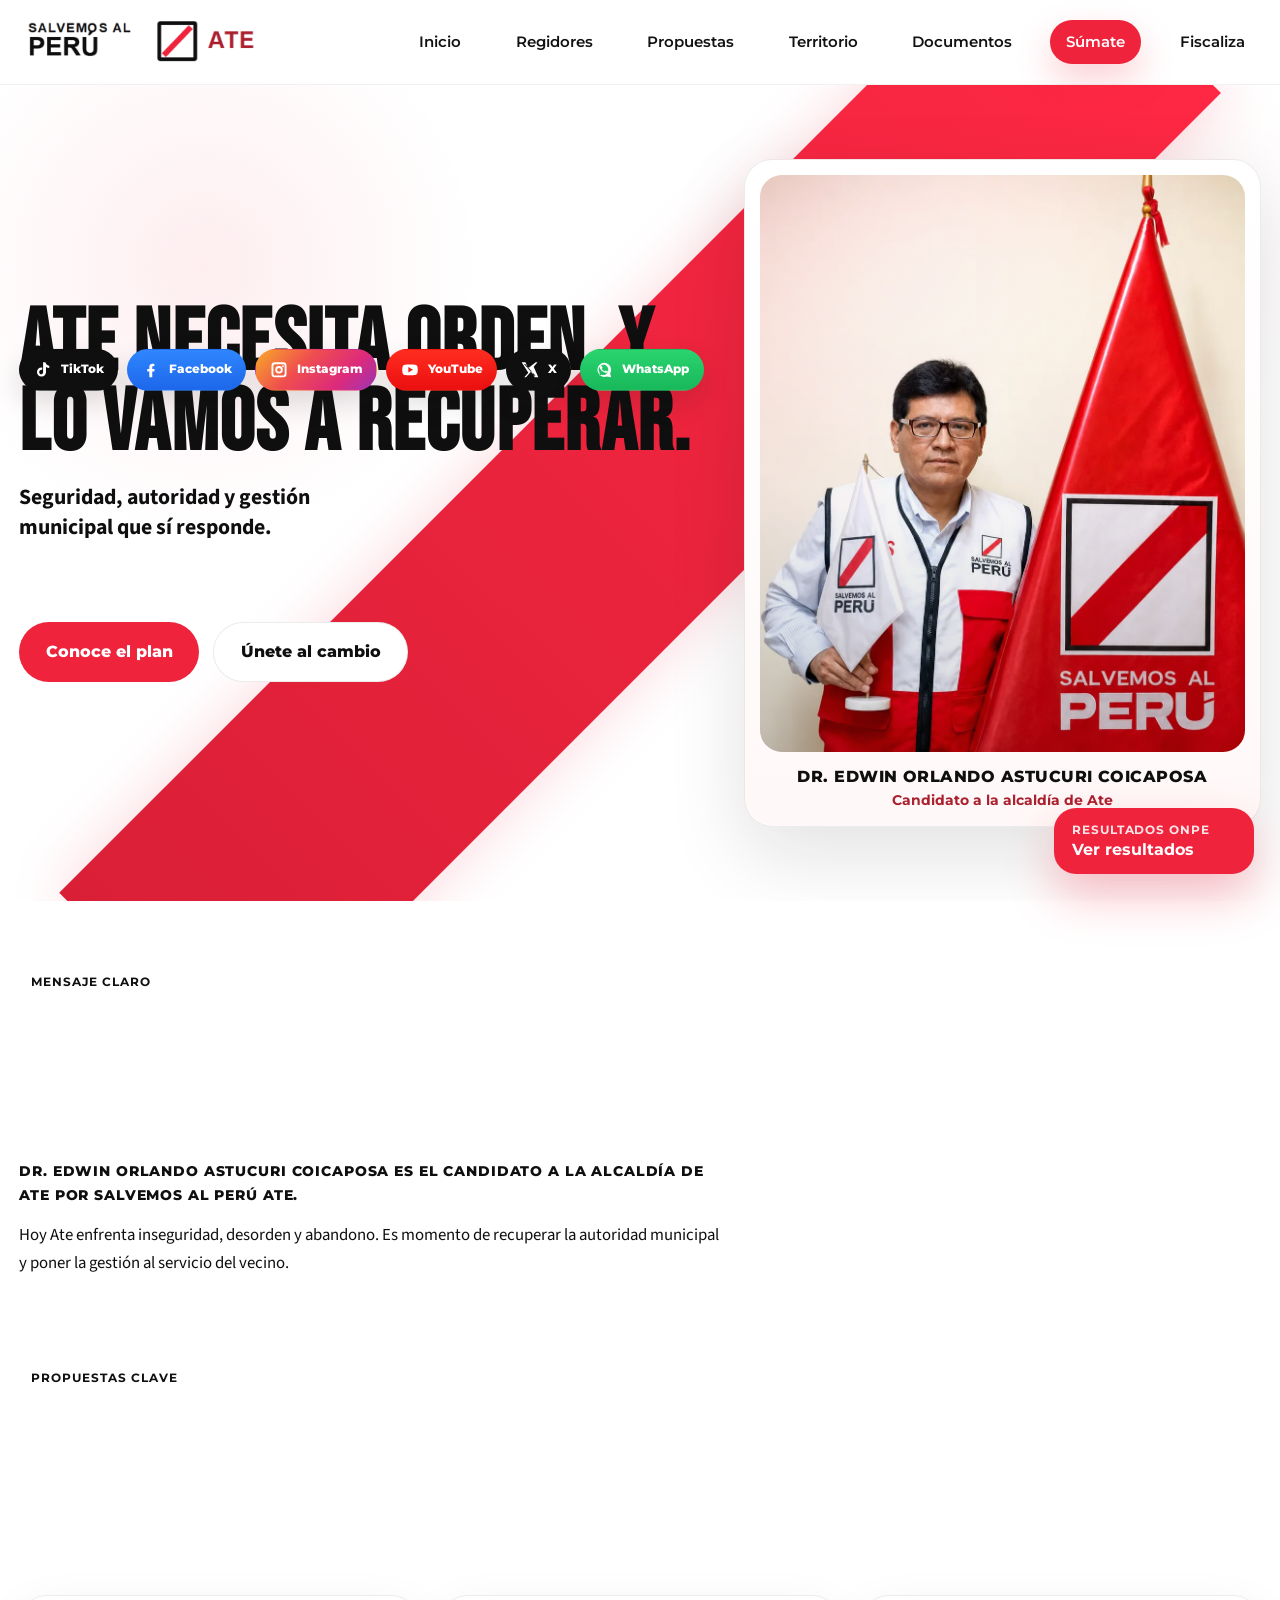
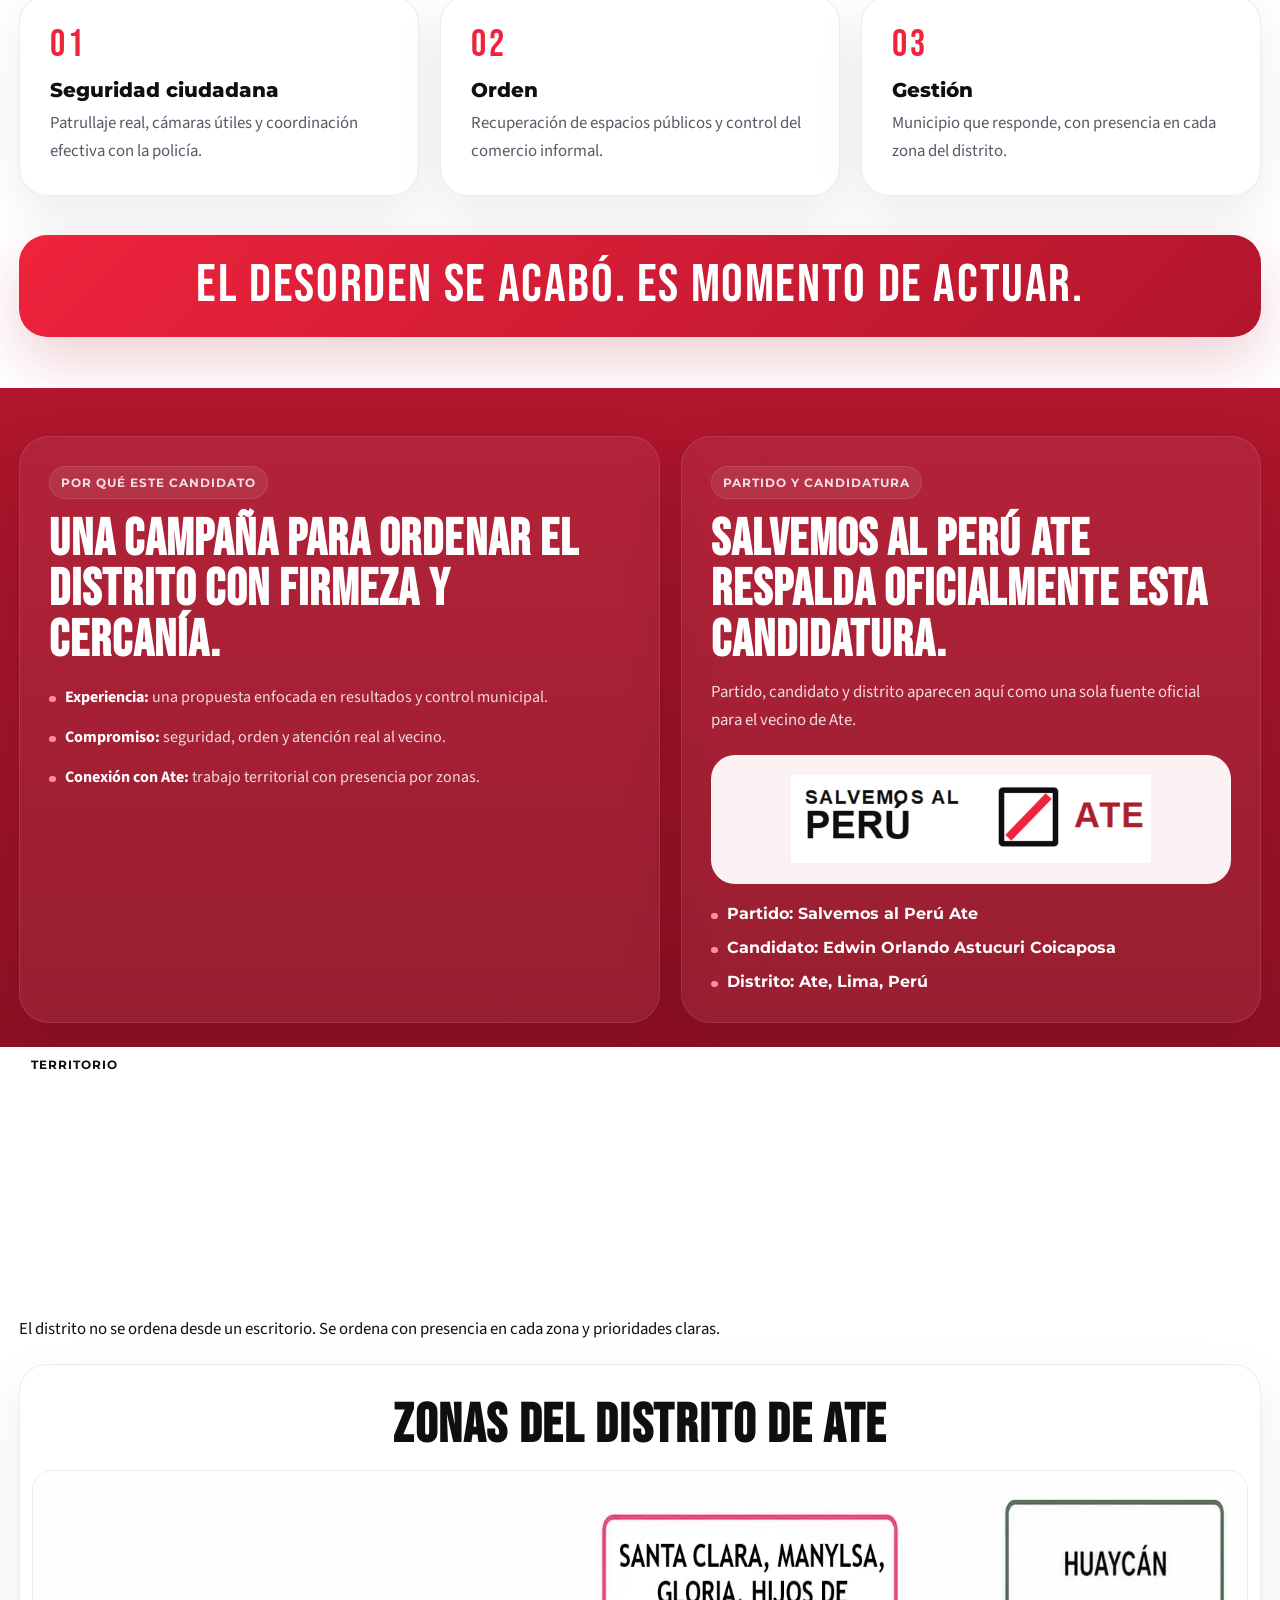
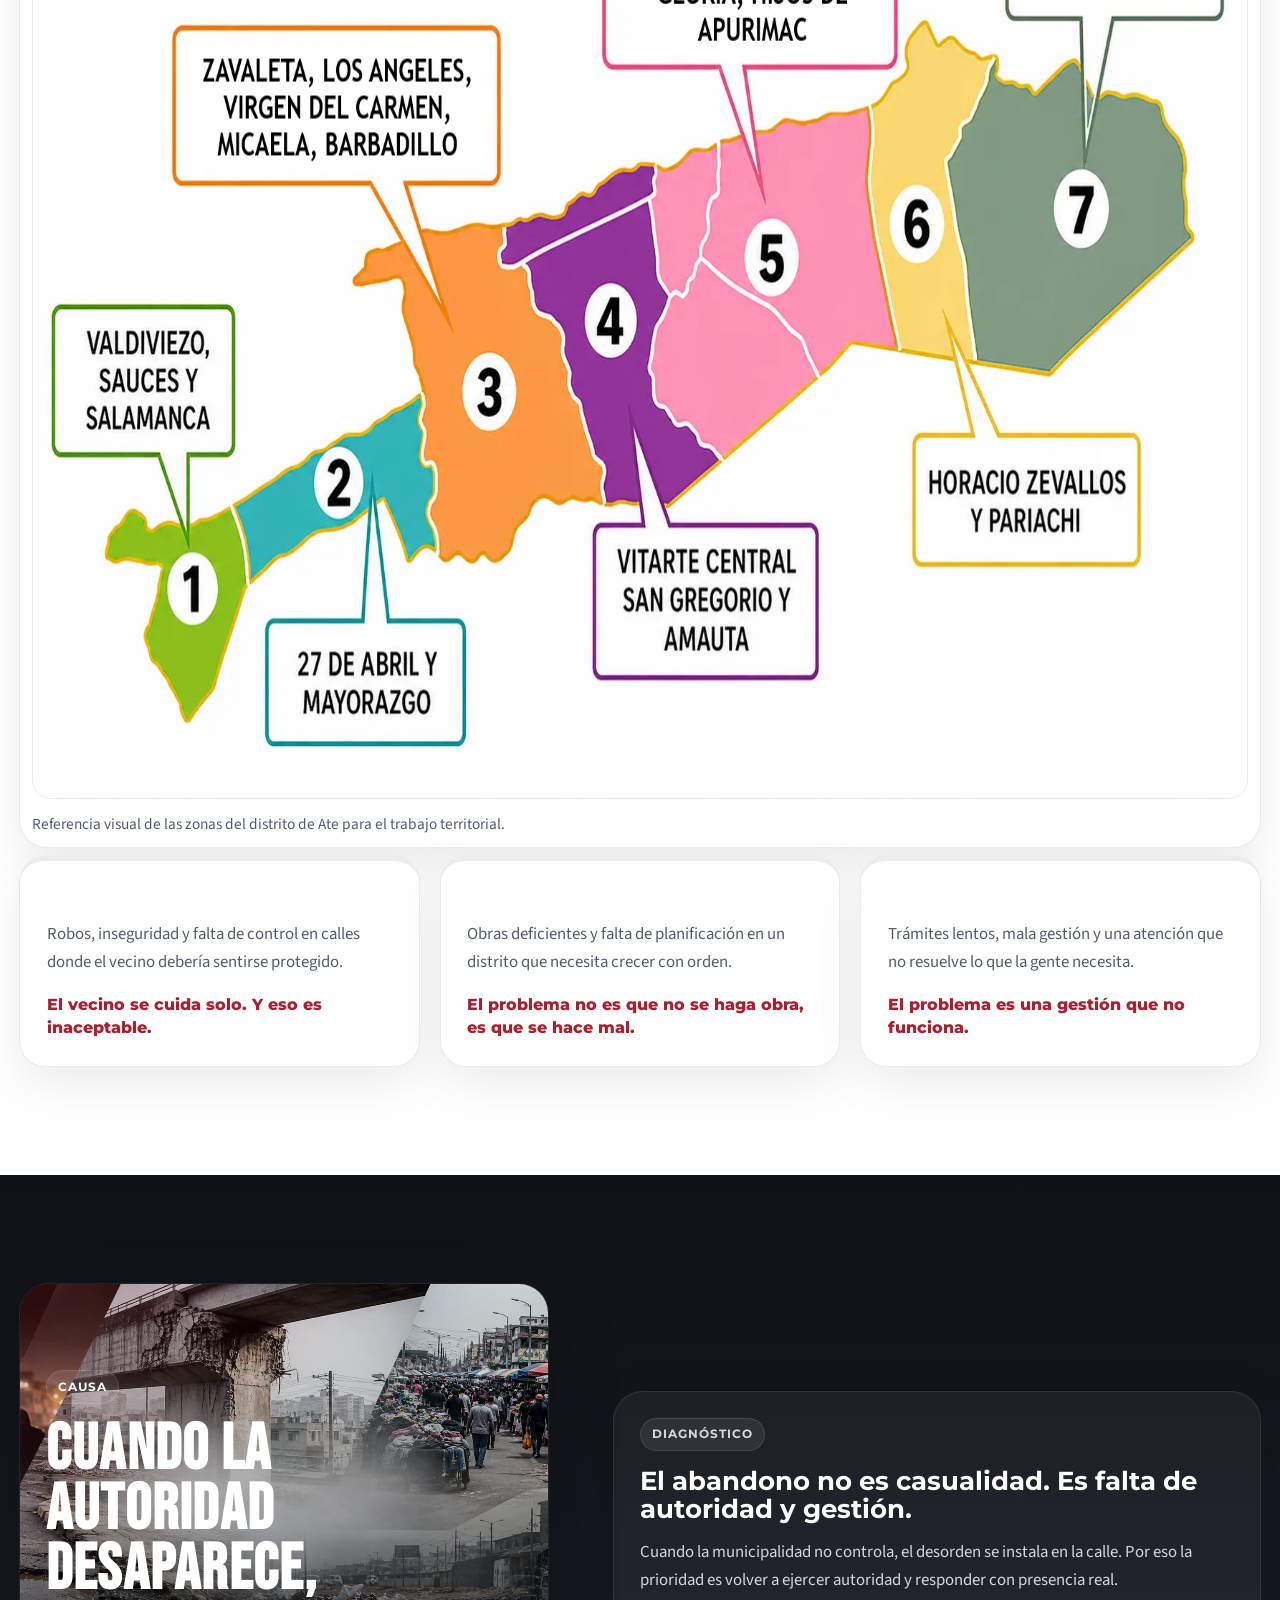
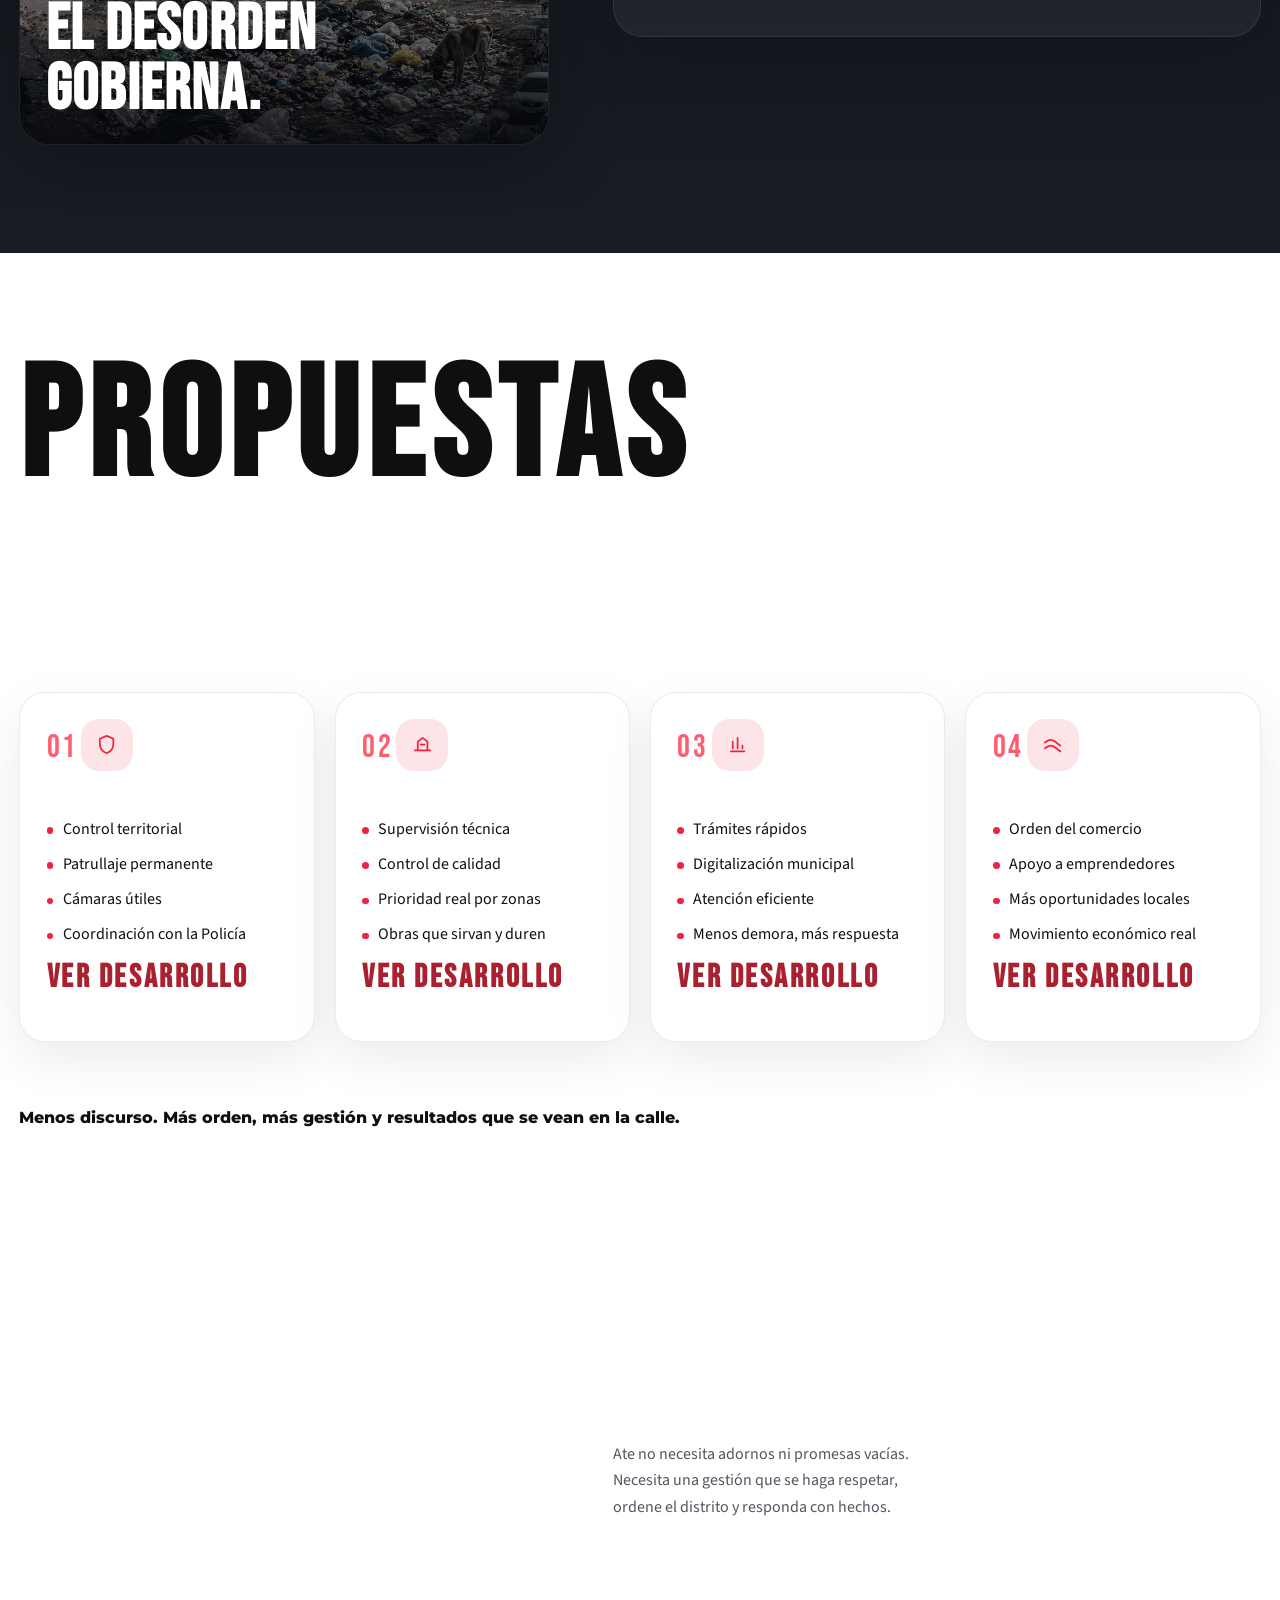
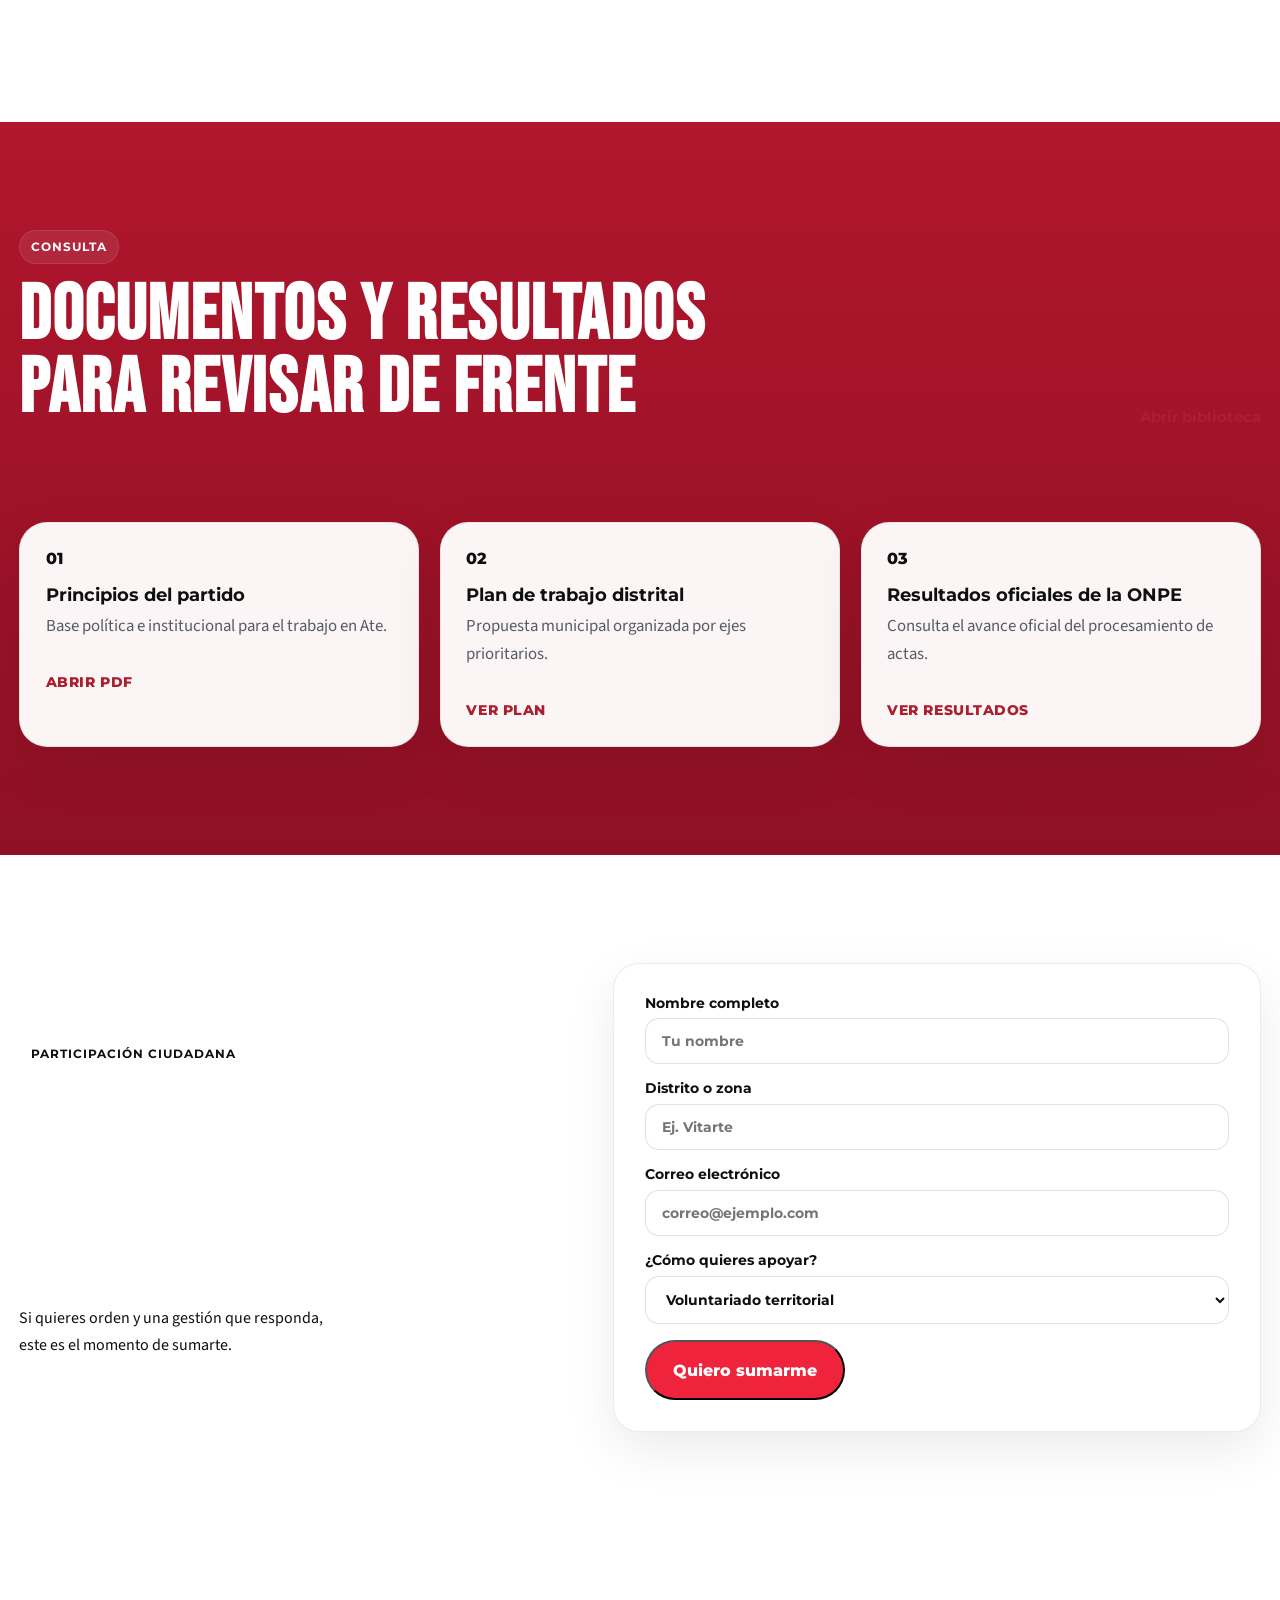
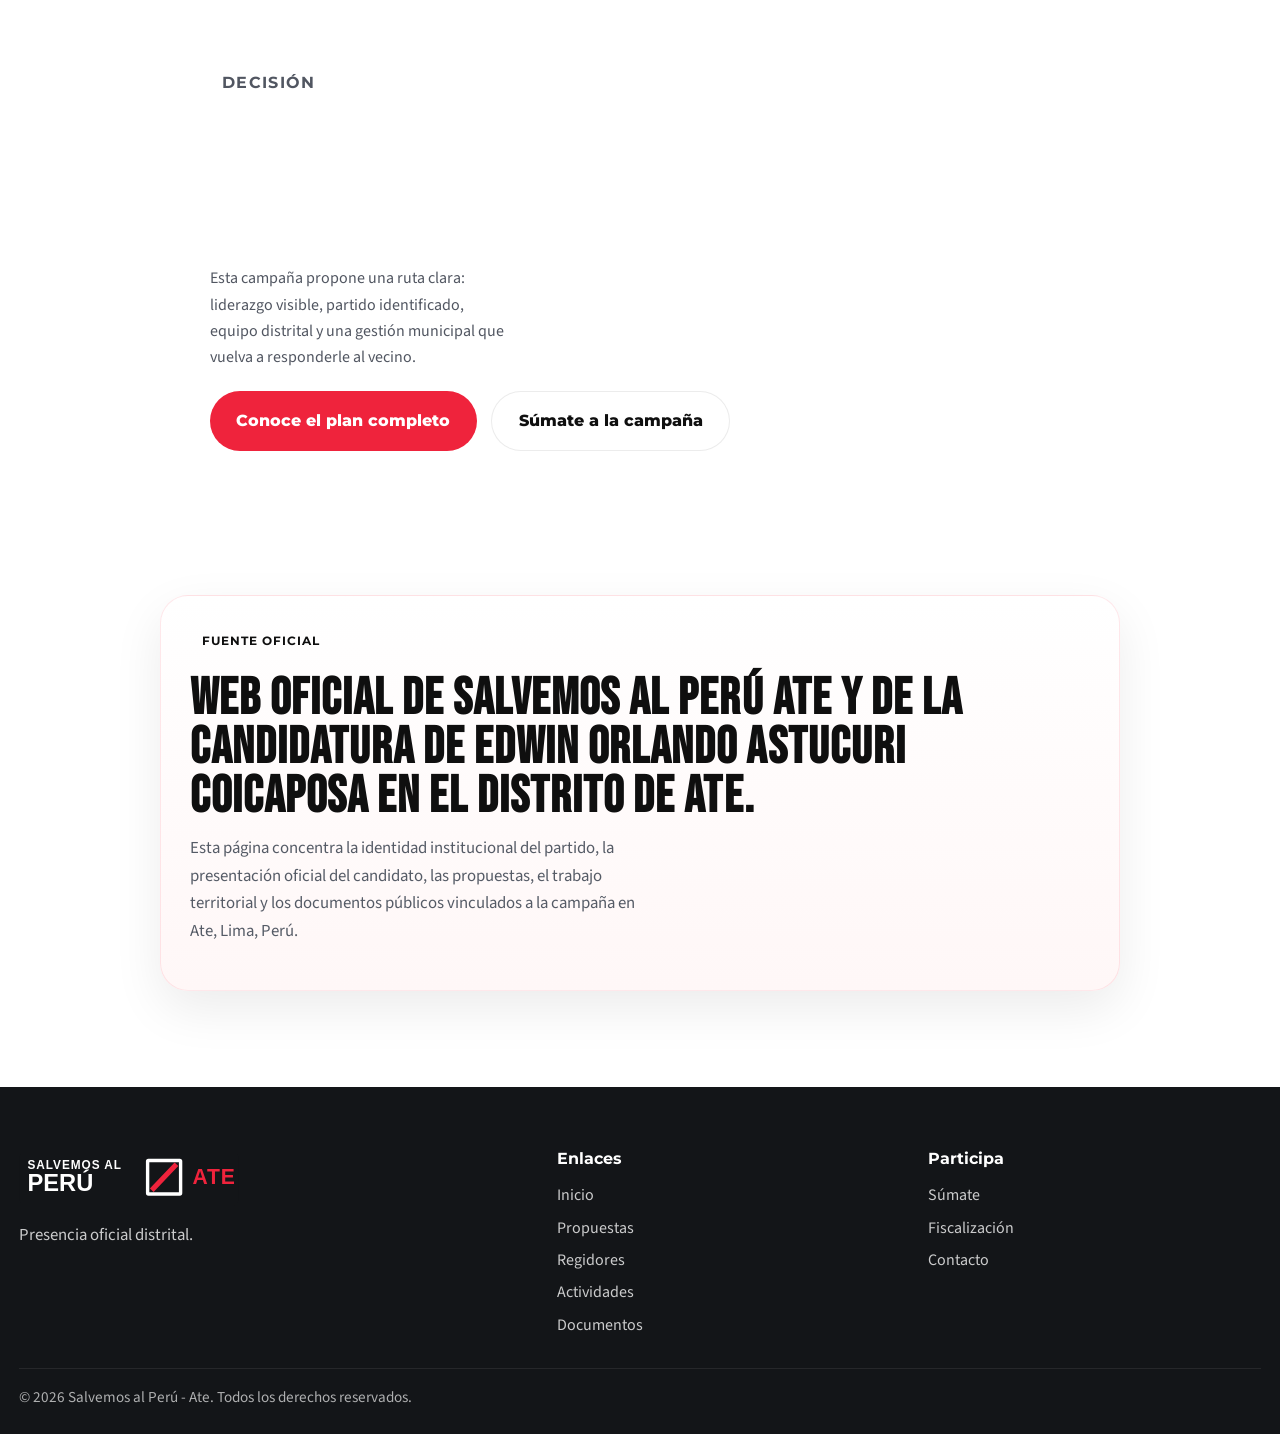
==== commit 90bdf272: "Add TikTok campaign link" ====
--- a/index.html
+++ b/index.html
@@ -188,7 +188,7 @@
                 Seguridad, autoridad y gestión municipal que sí responde.
               </p>
               <div class="home-social-row" aria-label="Redes sociales de campaña">
-                <a class="home-social-button home-social-tiktok" href="#" aria-label="TikTok de campaña">
+                <a class="home-social-button home-social-tiktok" href="https://www.tiktok.com/@salvemosalperu" target="_blank" rel="noopener noreferrer" aria-label="TikTok de campaña">
                   <svg viewBox="0 0 24 24" aria-hidden="true"><path d="M14.8 3c.4 1.3 1.1 2.2 2 2.9.9.7 1.8 1.1 2.7 1.2v2.7c-1.4-.1-2.7-.5-3.9-1.2v6c0 1.6-.5 2.9-1.5 3.9s-2.3 1.5-3.9 1.5-2.9-.5-3.9-1.5-1.5-2.3-1.5-3.9.5-2.9 1.5-3.9 2.3-1.5 3.9-1.5c.3 0 .6 0 .9.1V12a4.6 4.6 0 0 0-.9-.1c-.8 0-1.5.3-2 .8s-.8 1.2-.8 2 .3 1.5.8 2 .7.8 1.2.7c.7 0 1.4-.2 1.9-.7.5-.5.8-1.1.8-1.9V3h2.7Z"/></svg>
                   <span>TikTok</span>
                 </a>
@@ -200,7 +200,7 @@
                   <svg viewBox="0 0 24 24" aria-hidden="true"><path d="M7 3h10a4 4 0 0 1 4 4v10a4 4 0 0 1-4 4H7a4 4 0 0 1-4-4V7a4 4 0 0 1 4-4Zm0 2.2A1.8 1.8 0 0 0 5.2 7v10c0 1 .8 1.8 1.8 1.8h10c1 0 1.8-.8 1.8-1.8V7c0-1-.8-1.8-1.8-1.8H7Zm5 2.3A4.5 4.5 0 1 1 7.5 12 4.5 4.5 0 0 1 12 7.5Zm0 2.2A2.3 2.3 0 1 0 14.3 12 2.3 2.3 0 0 0 12 9.7Zm4.8-3.1a1.1 1.1 0 1 1-1.1 1.1c0-.6.5-1.1 1.1-1.1Z"/></svg>
                   <span>Instagram</span>
                 </a>
-                <a class="home-social-button home-social-youtube" href="#" aria-label="YouTube de campaña">
+                <a class="home-social-button home-social-youtube" href="https://www.youtube.com/@salvemosalperu7536" target="_blank" rel="noopener noreferrer" aria-label="YouTube de campaña">
                   <svg viewBox="0 0 24 24" aria-hidden="true"><path d="M21 8.5c-.2-1.4-1.2-2.4-2.6-2.6C16.8 5.7 14.5 5.5 12 5.5s-4.8.2-6.4.4A3.2 3.2 0 0 0 3 8.5c-.2 1.3-.3 2.4-.3 3.5s.1 2.2.3 3.5c.2 1.4 1.2 2.4 2.6 2.6 1.6.2 3.9.4 6.4.4s4.8-.2 6.4-.4a3.2 3.2 0 0 0 2.6-2.6c.2-1.3.3-2.4.3-3.5s-.1-2.2-.3-3.5ZM10 15.3V8.7l5.6 3.3L10 15.3Z"/></svg>
                   <span>YouTube</span>
                 </a>
--- a/styles.css
+++ b/styles.css
@@ -1106,6 +1106,9 @@
   flex-wrap: nowrap;
   gap: 0.55rem;
   margin-top: 1rem;
+  position: relative;
+  z-index: 2;
+  transform: translateY(-13.2rem);
   align-items: center;
   width: 100%;
   max-width: 100%;
@@ -2286,6 +2289,7 @@
     gap: 0.5rem;
     margin-top: 0.9rem;
     flex-wrap: wrap;
+    transform: translateY(-5rem);
   }
 
   .home-social-button {
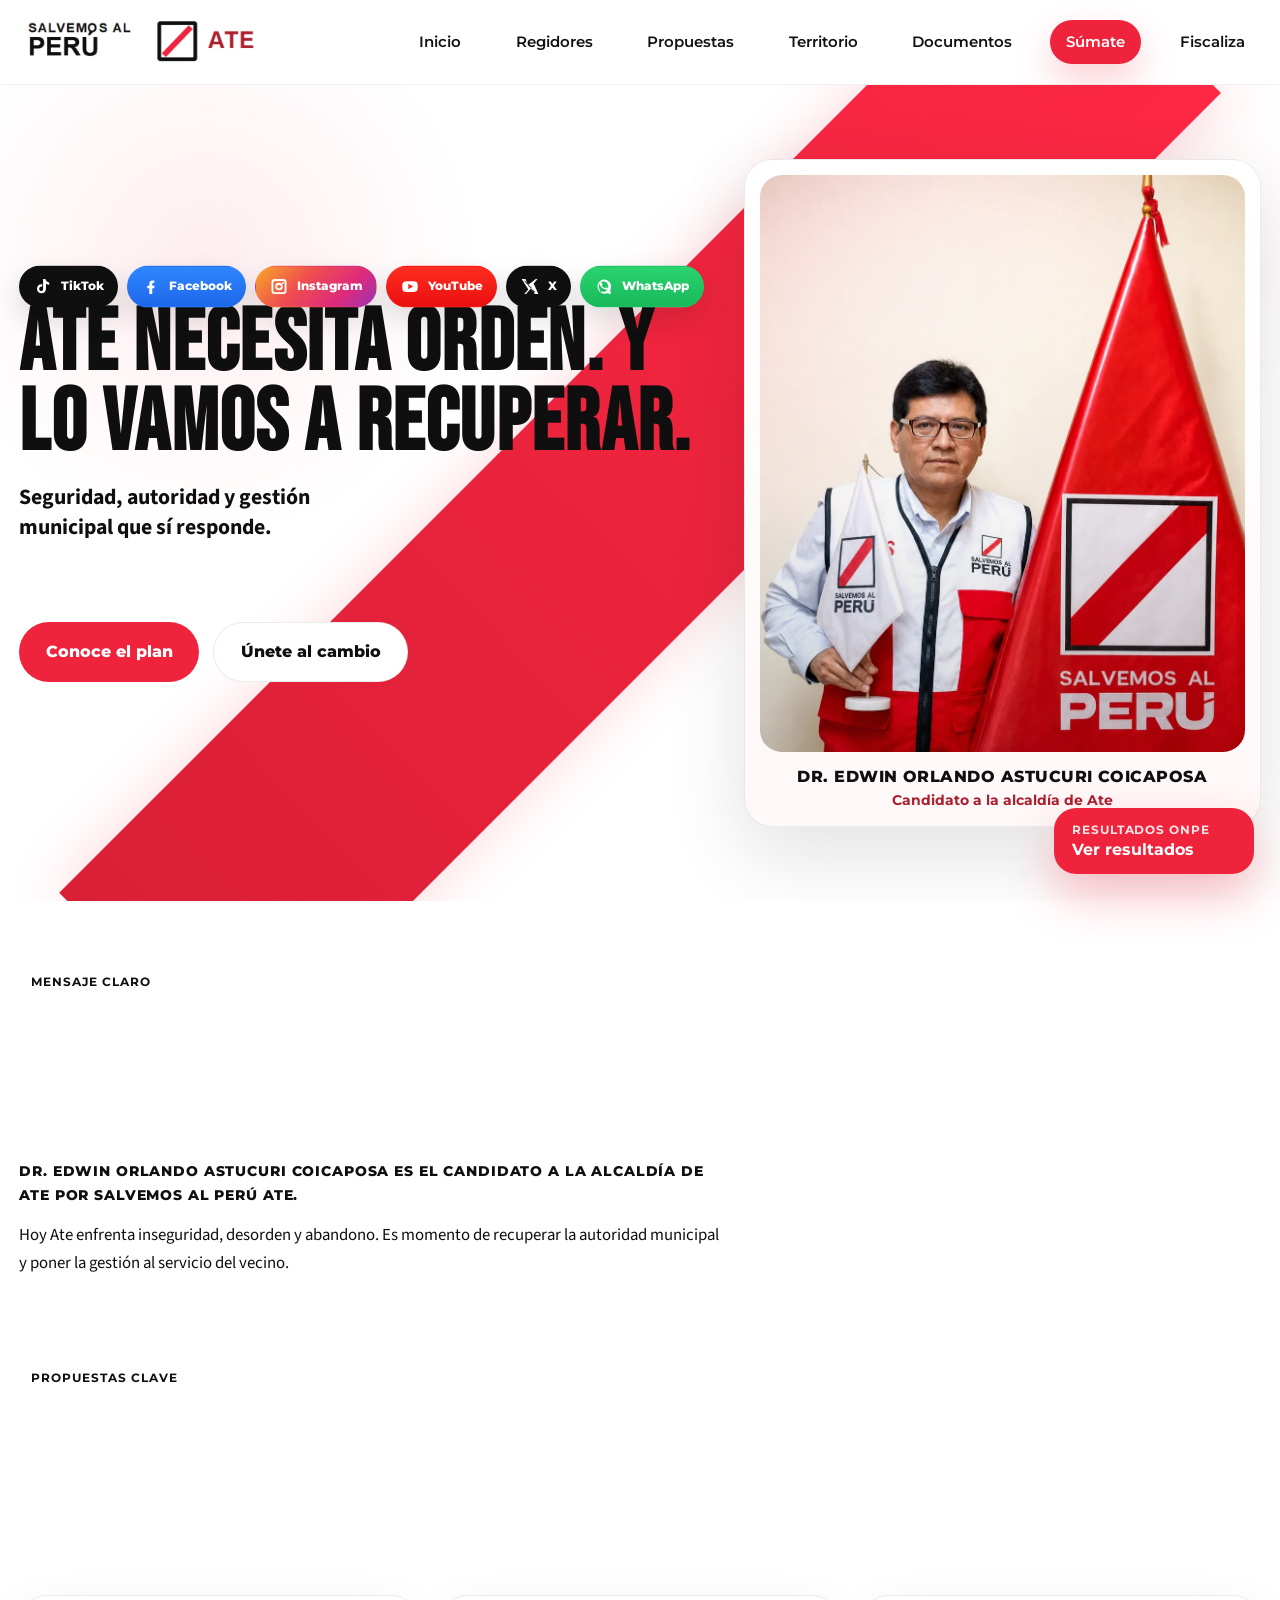
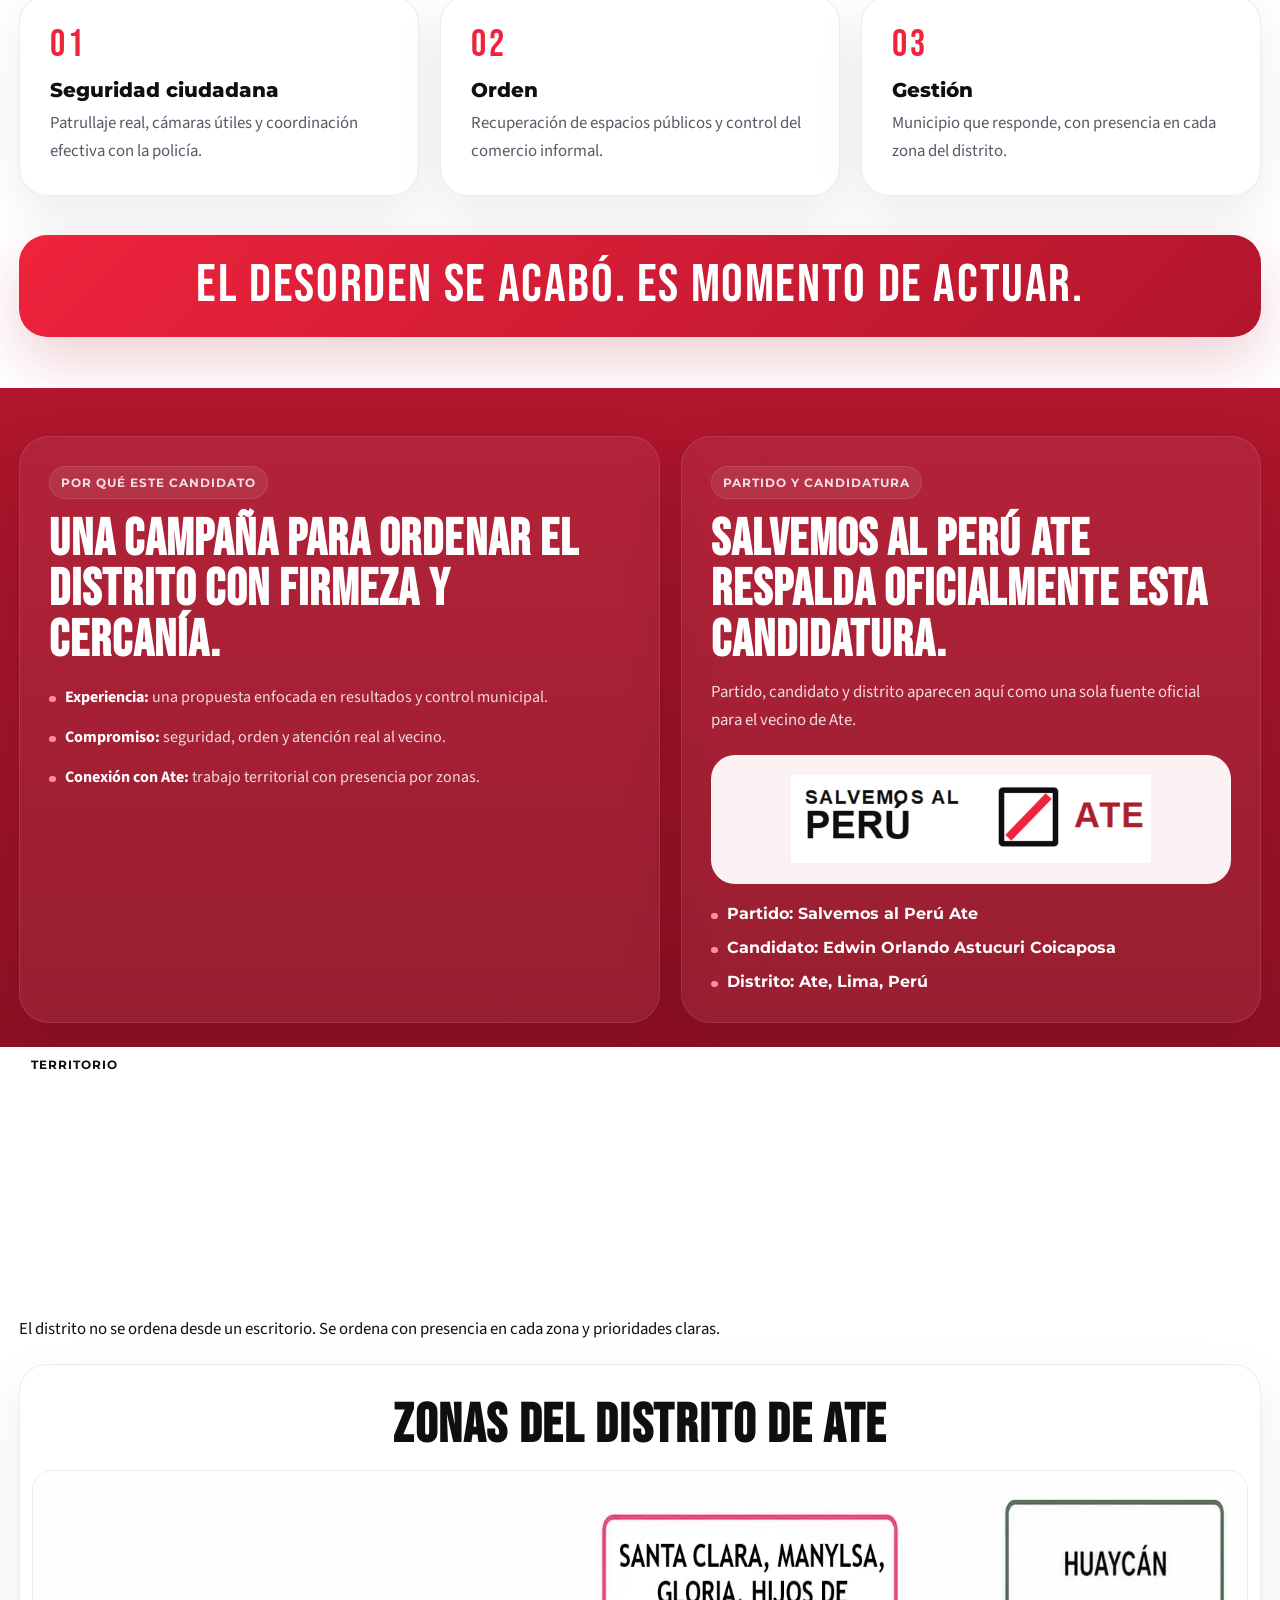
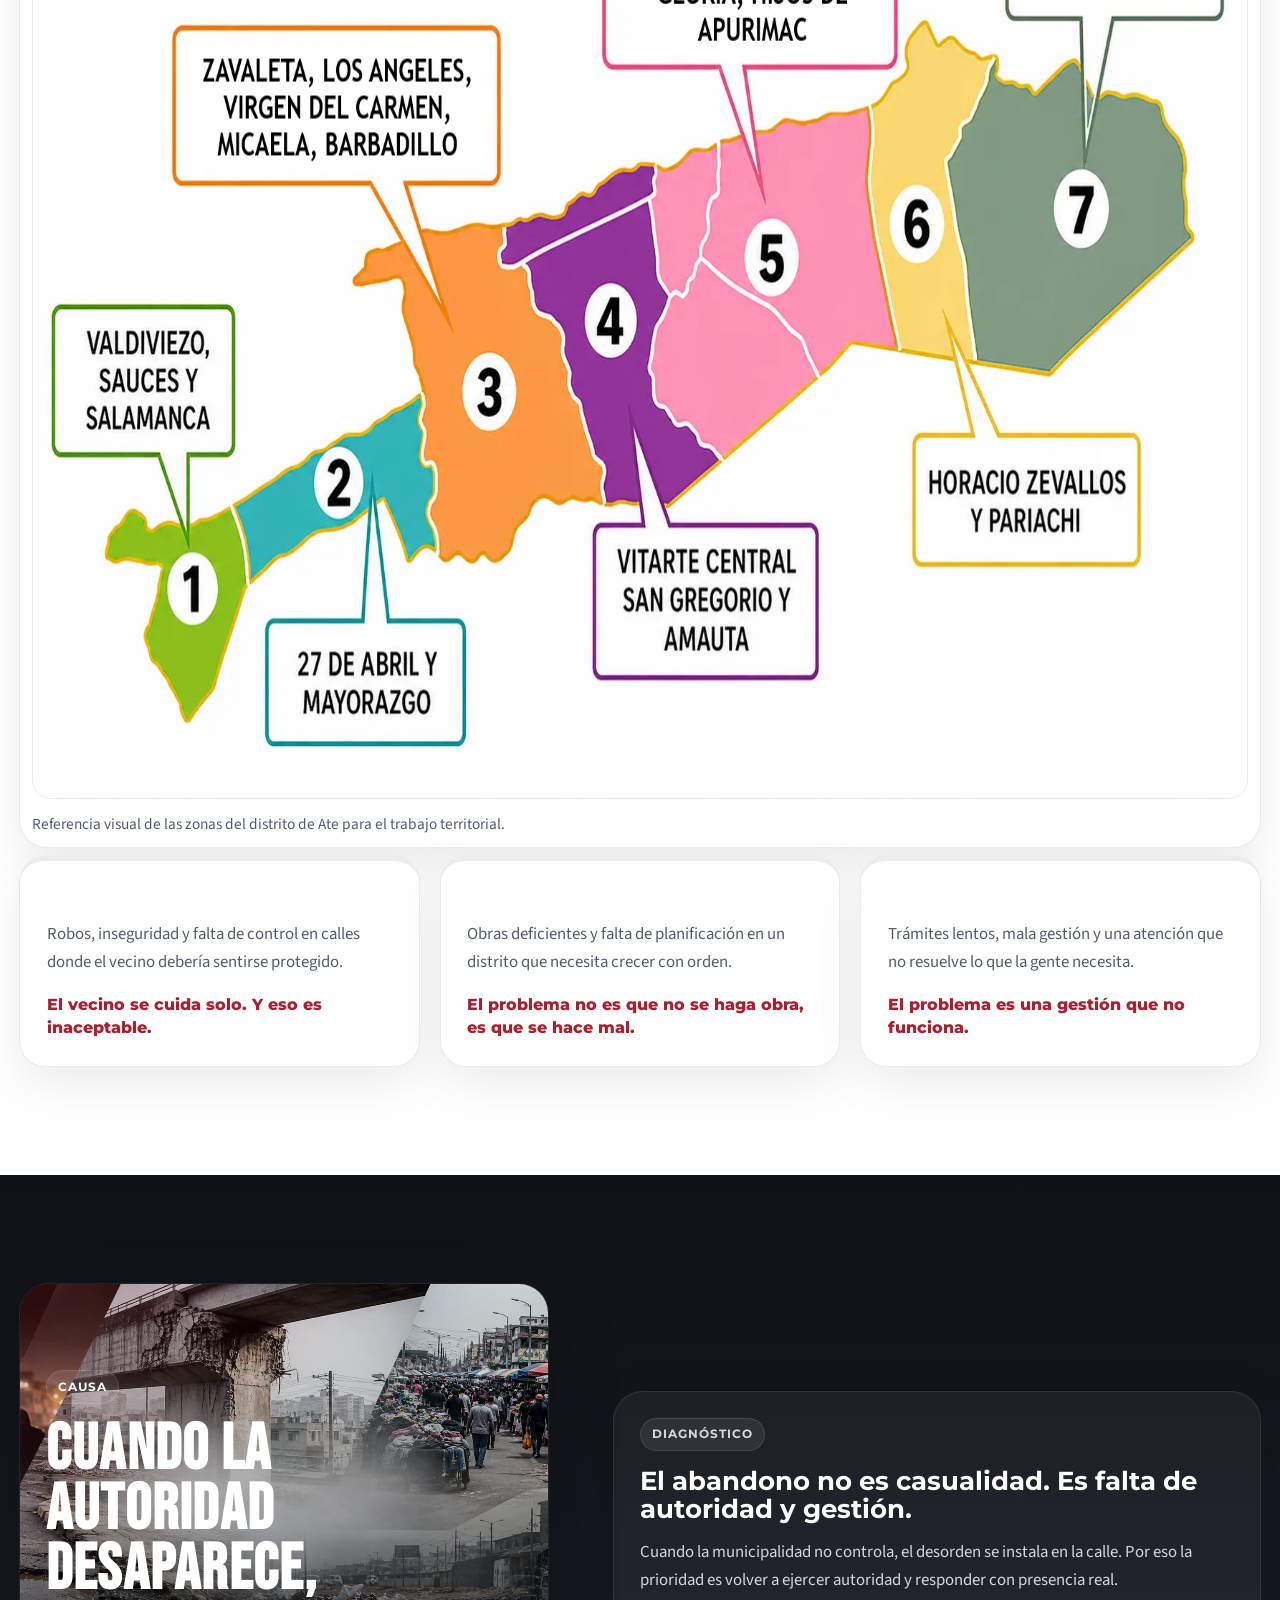
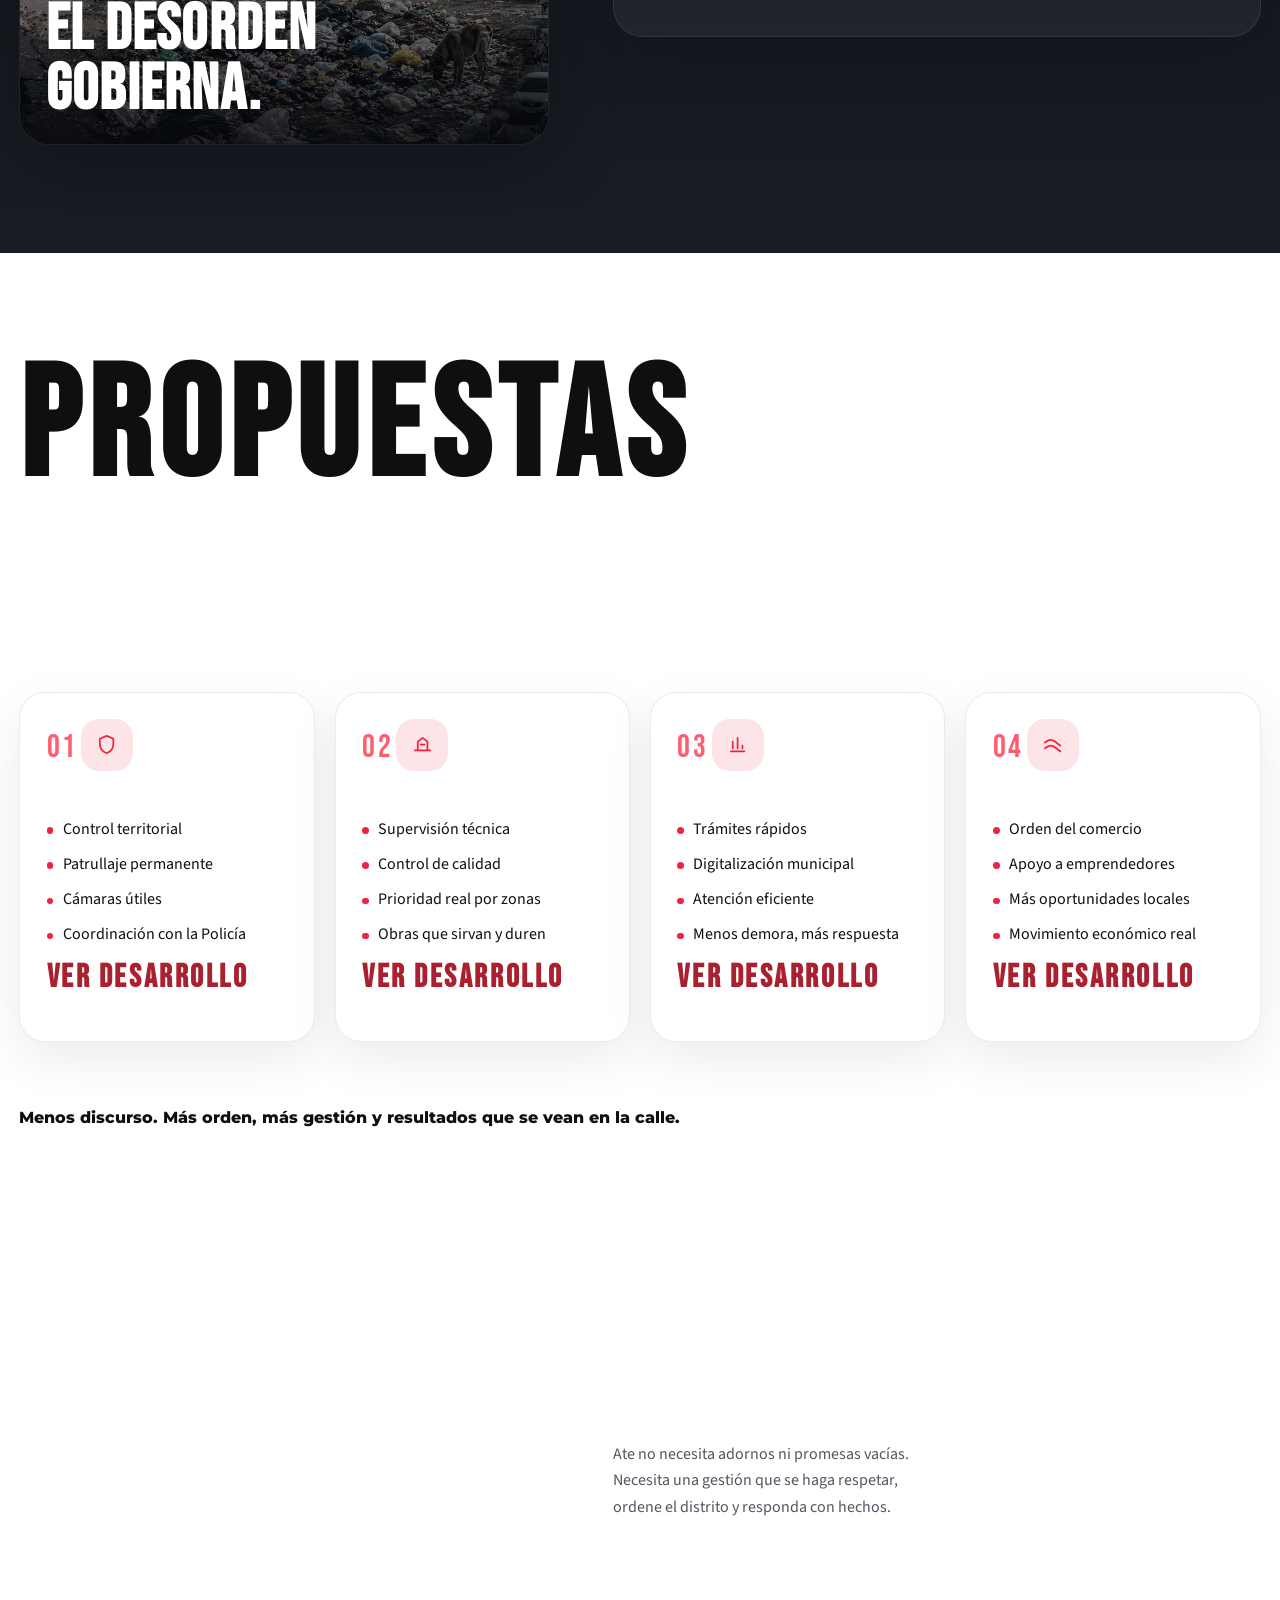
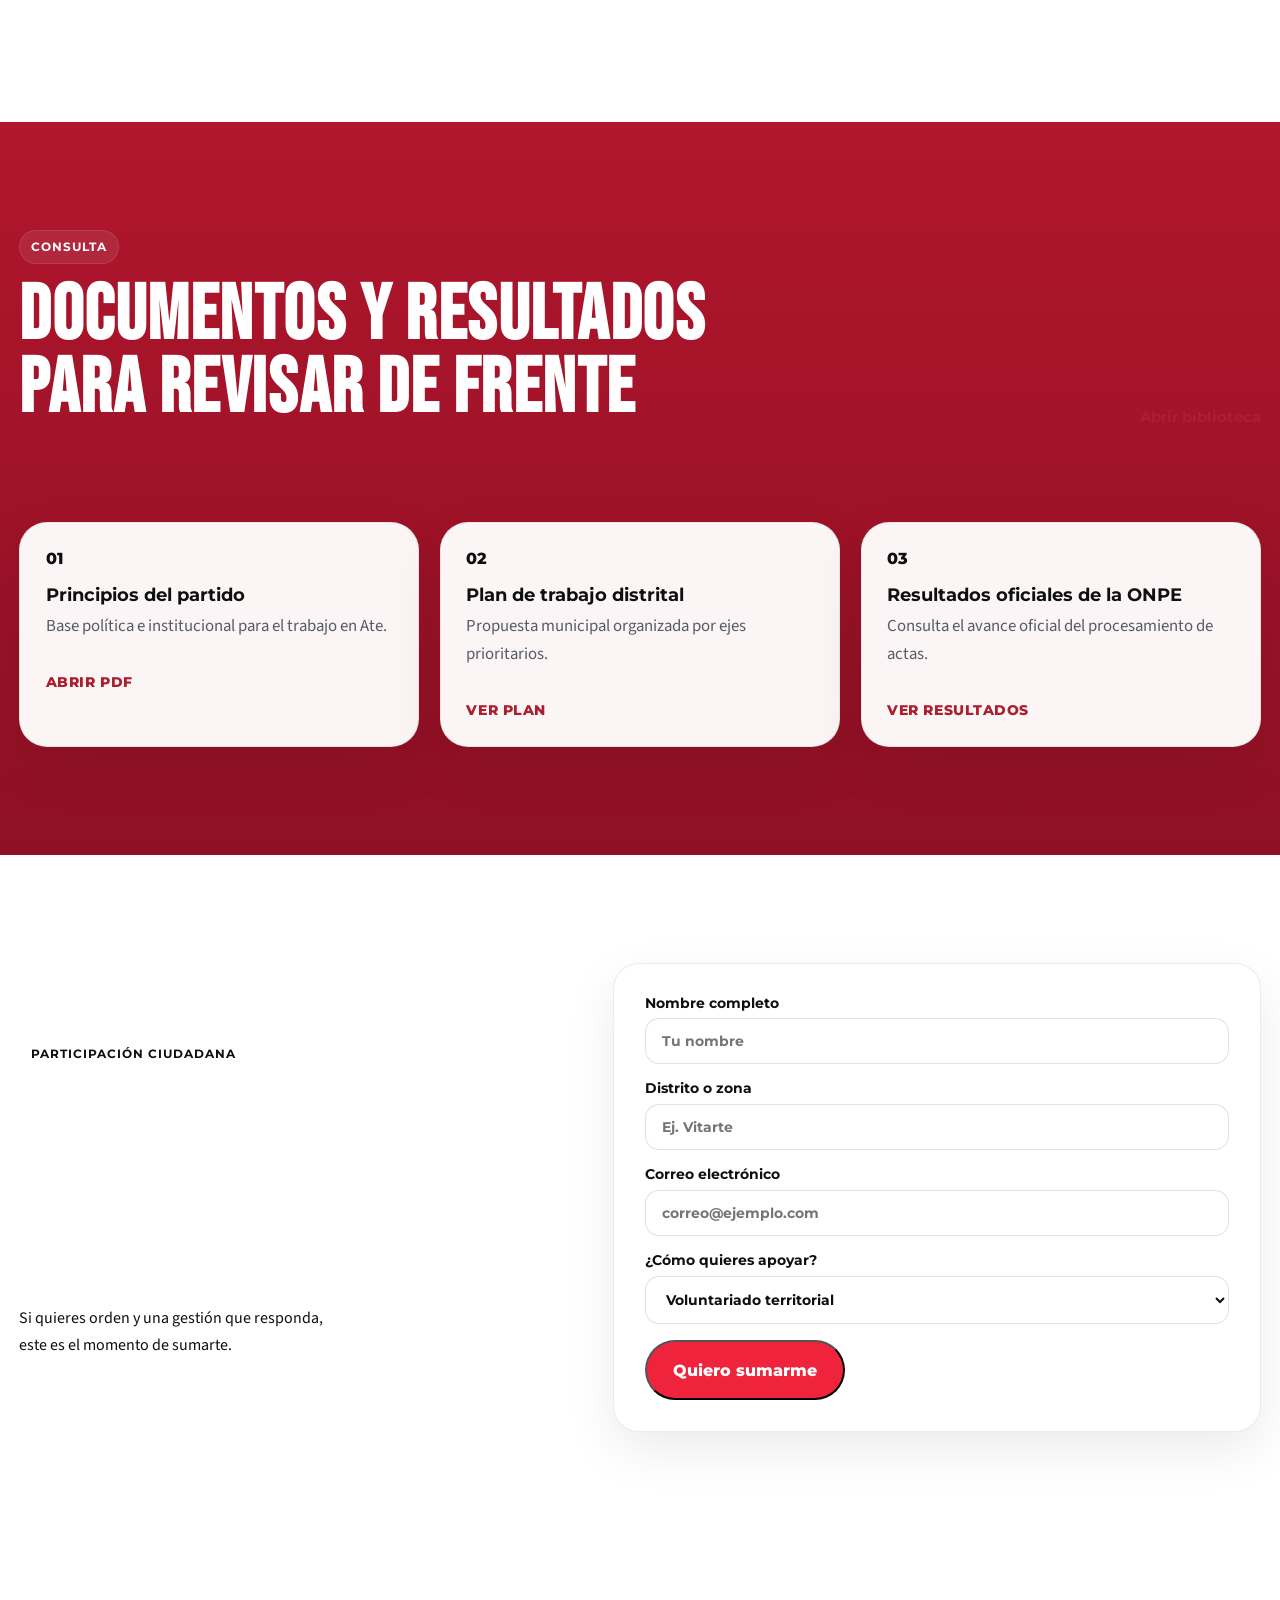
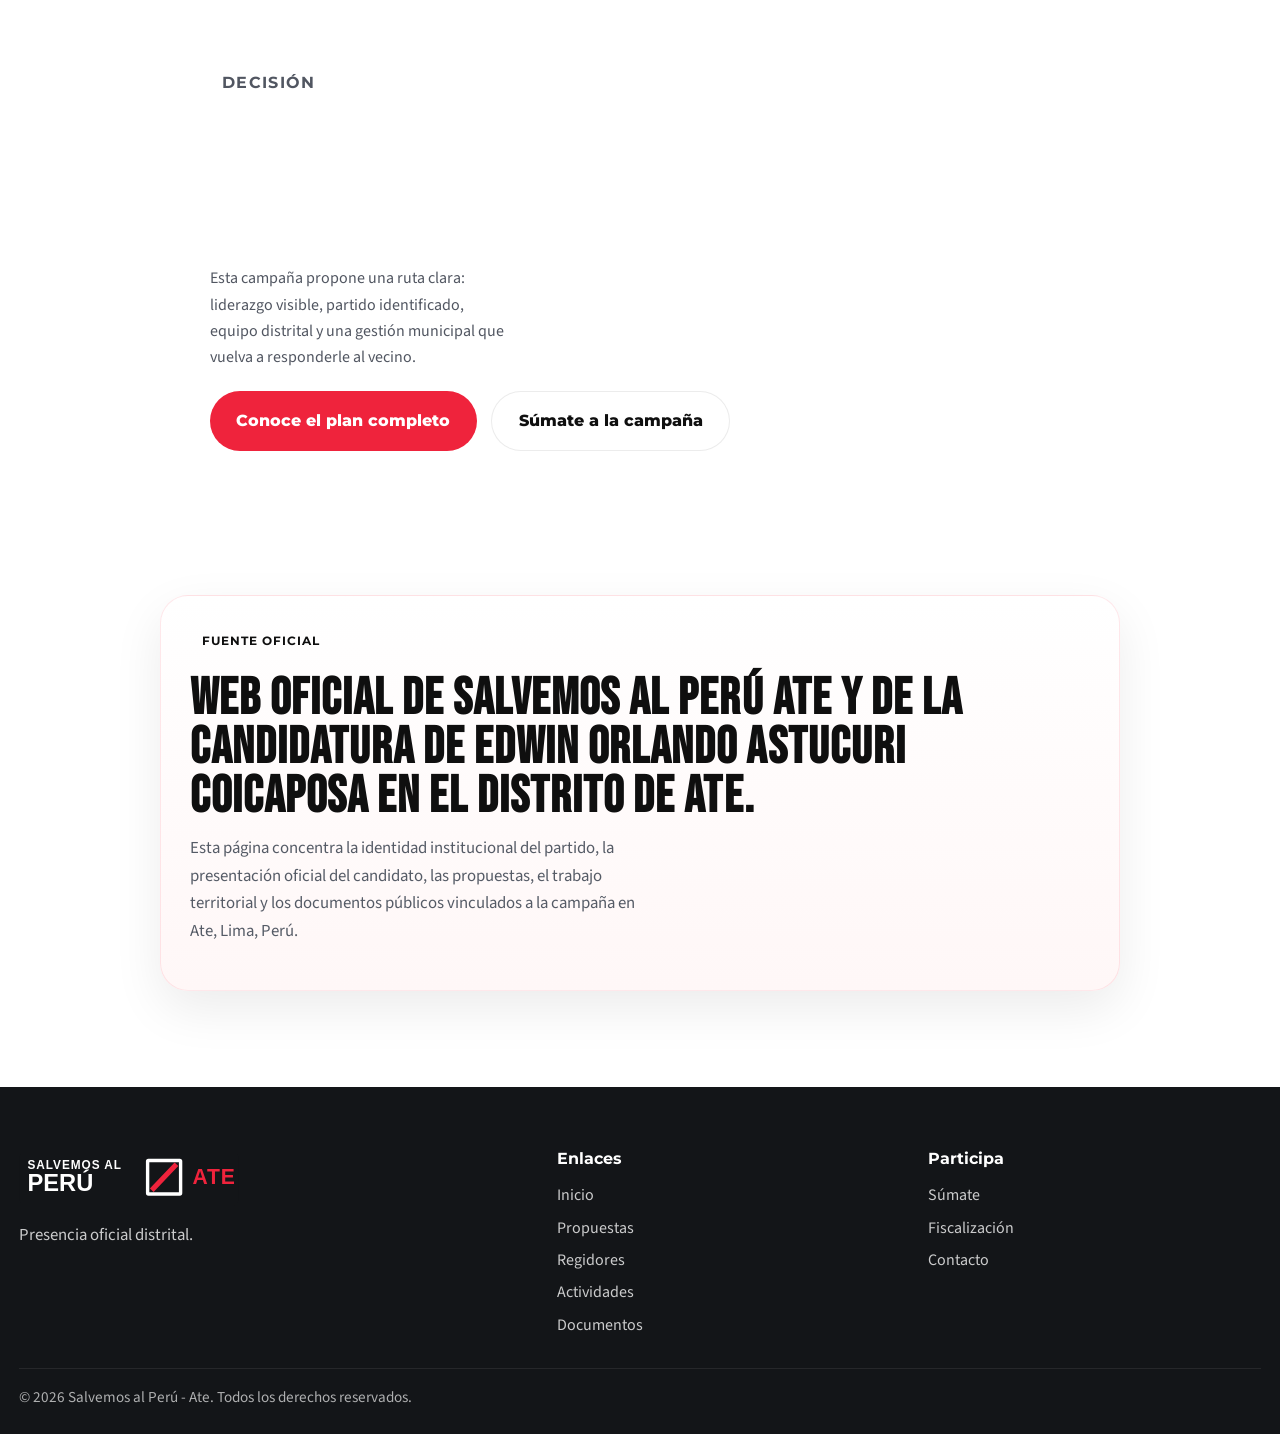
==== commit 32246a5c: "Add Instagram campaign link" ====
--- a/index.html
+++ b/index.html
@@ -196,7 +196,7 @@
                   <svg viewBox="0 0 24 24" aria-hidden="true"><path d="M13.5 21v-7h2.4l.4-3h-2.8V9.1c0-.9.3-1.6 1.7-1.6H16V4.9c-.3 0-1.2-.1-2.2-.1-2.2 0-3.8 1.3-3.8 4V11H7.5v3H10v7h3.5Z"/></svg>
                   <span>Facebook</span>
                 </a>
-                <a class="home-social-button home-social-instagram" href="#" aria-label="Instagram de campaña">
+                <a class="home-social-button home-social-instagram" href="https://www.instagram.com/salvemosalperu/" target="_blank" rel="noopener noreferrer" aria-label="Instagram de campaña">
                   <svg viewBox="0 0 24 24" aria-hidden="true"><path d="M7 3h10a4 4 0 0 1 4 4v10a4 4 0 0 1-4 4H7a4 4 0 0 1-4-4V7a4 4 0 0 1 4-4Zm0 2.2A1.8 1.8 0 0 0 5.2 7v10c0 1 .8 1.8 1.8 1.8h10c1 0 1.8-.8 1.8-1.8V7c0-1-.8-1.8-1.8-1.8H7Zm5 2.3A4.5 4.5 0 1 1 7.5 12 4.5 4.5 0 0 1 12 7.5Zm0 2.2A2.3 2.3 0 1 0 14.3 12 2.3 2.3 0 0 0 12 9.7Zm4.8-3.1a1.1 1.1 0 1 1-1.1 1.1c0-.6.5-1.1 1.1-1.1Z"/></svg>
                   <span>Instagram</span>
                 </a>
--- a/styles.css
+++ b/styles.css
@@ -1108,7 +1108,7 @@
   margin-top: 1rem;
   position: relative;
   z-index: 2;
-  transform: translateY(-13.2rem);
+  transform: translateY(-18.4rem);
   align-items: center;
   width: 100%;
   max-width: 100%;
@@ -2289,7 +2289,7 @@
     gap: 0.5rem;
     margin-top: 0.9rem;
     flex-wrap: wrap;
-    transform: translateY(-5rem);
+    transform: translateY(-6rem);
   }
 
   .home-social-button {
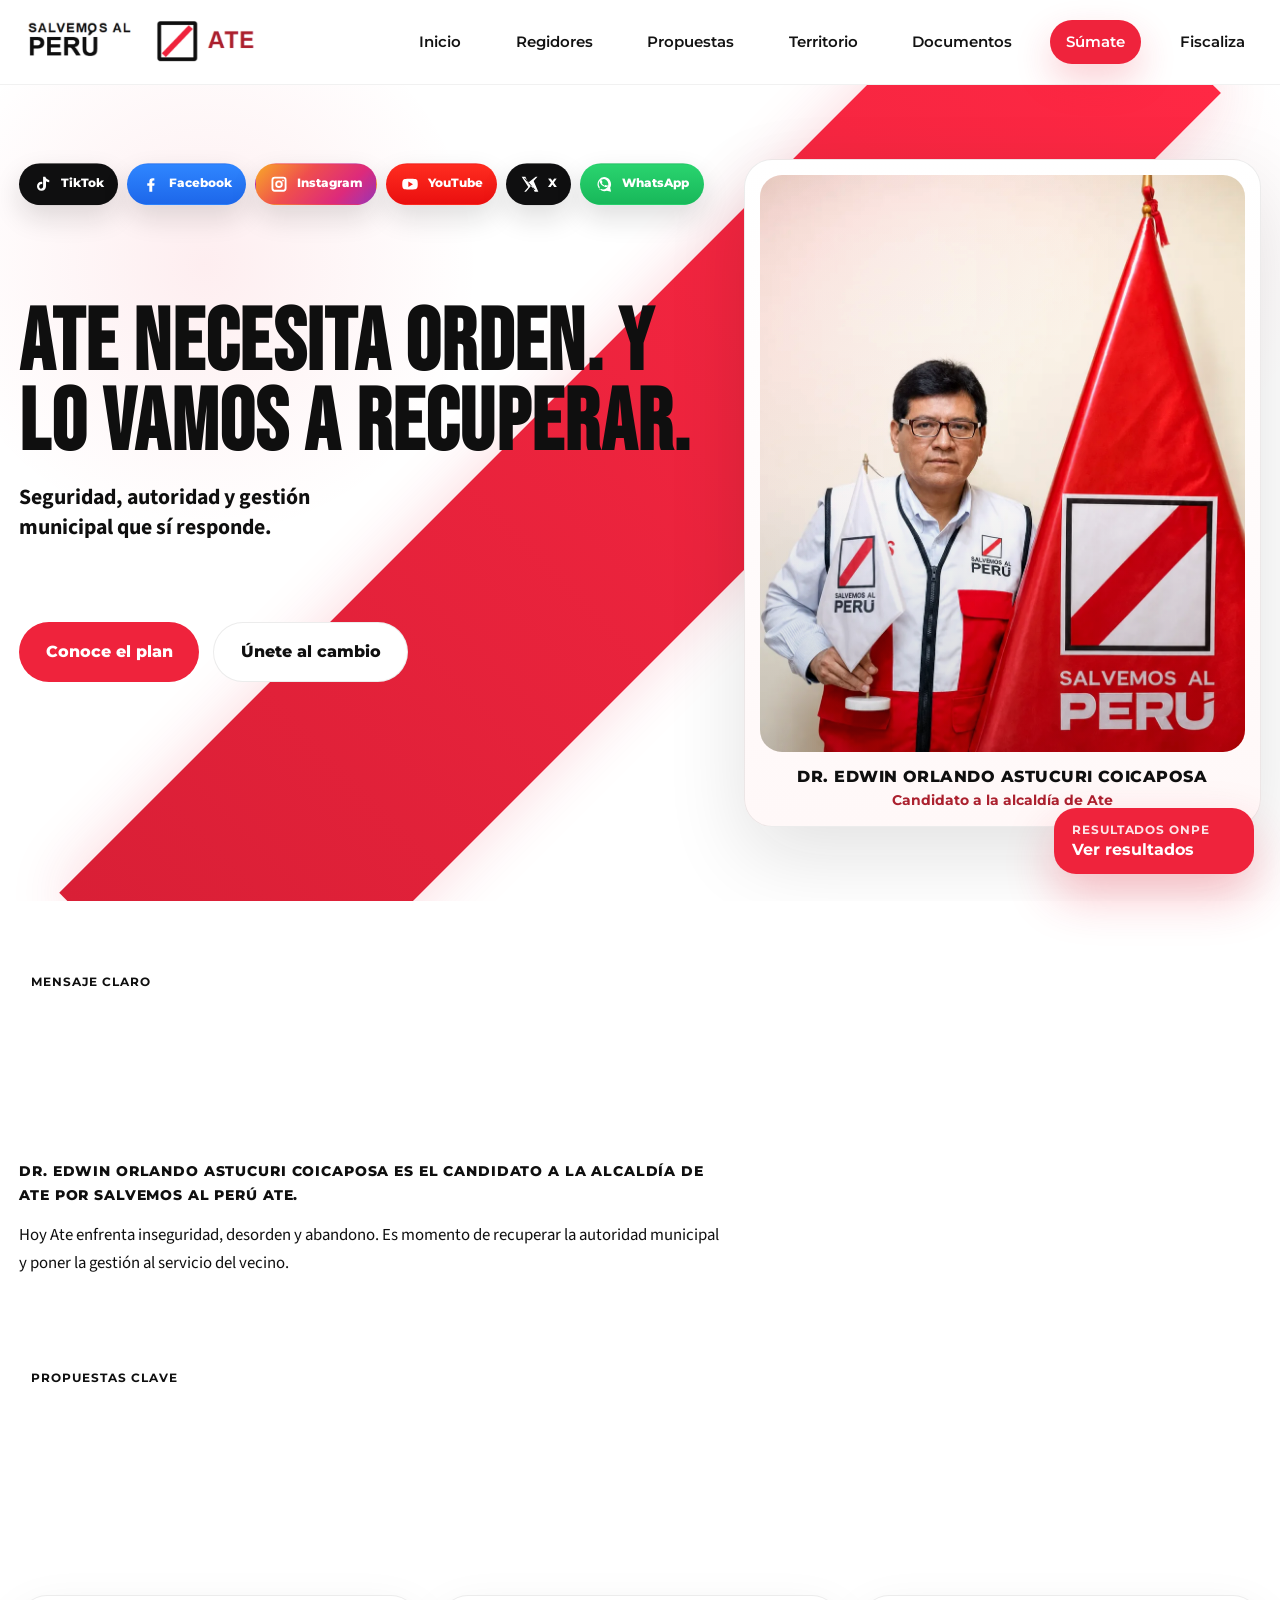
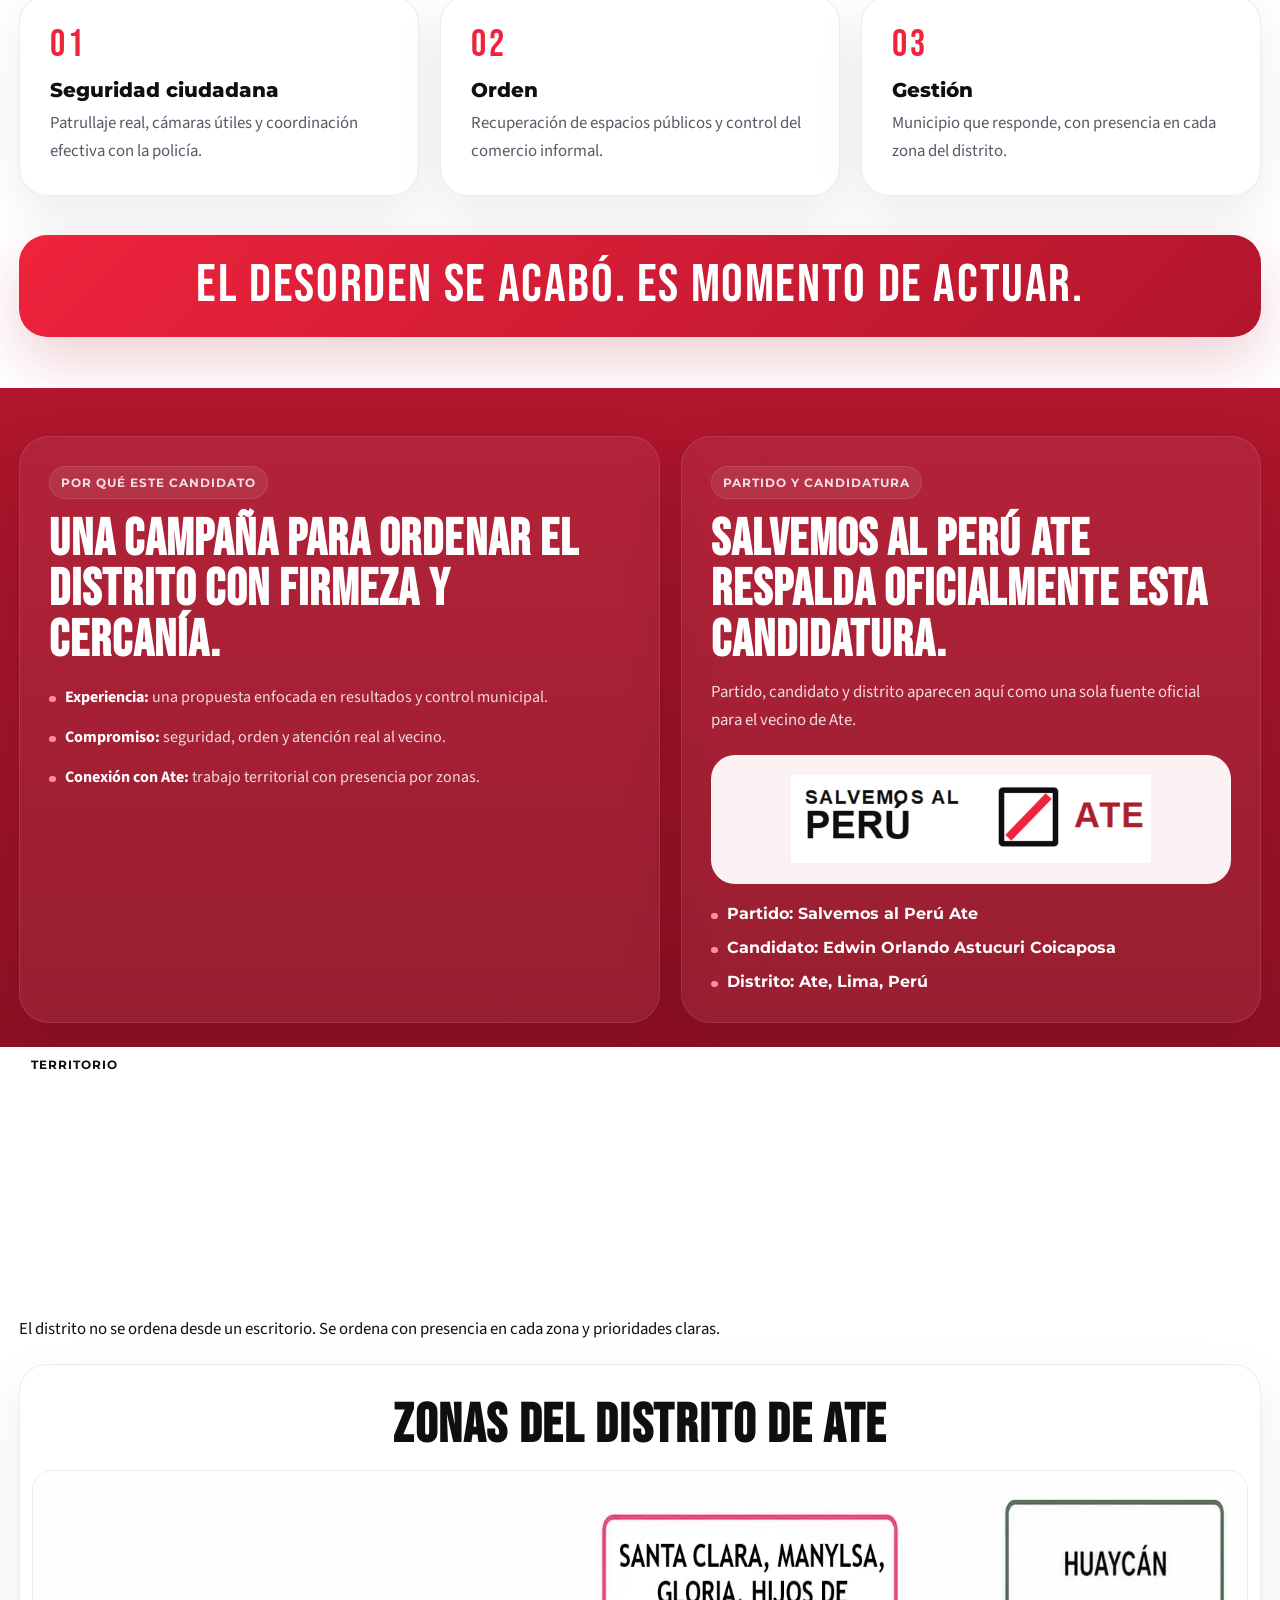
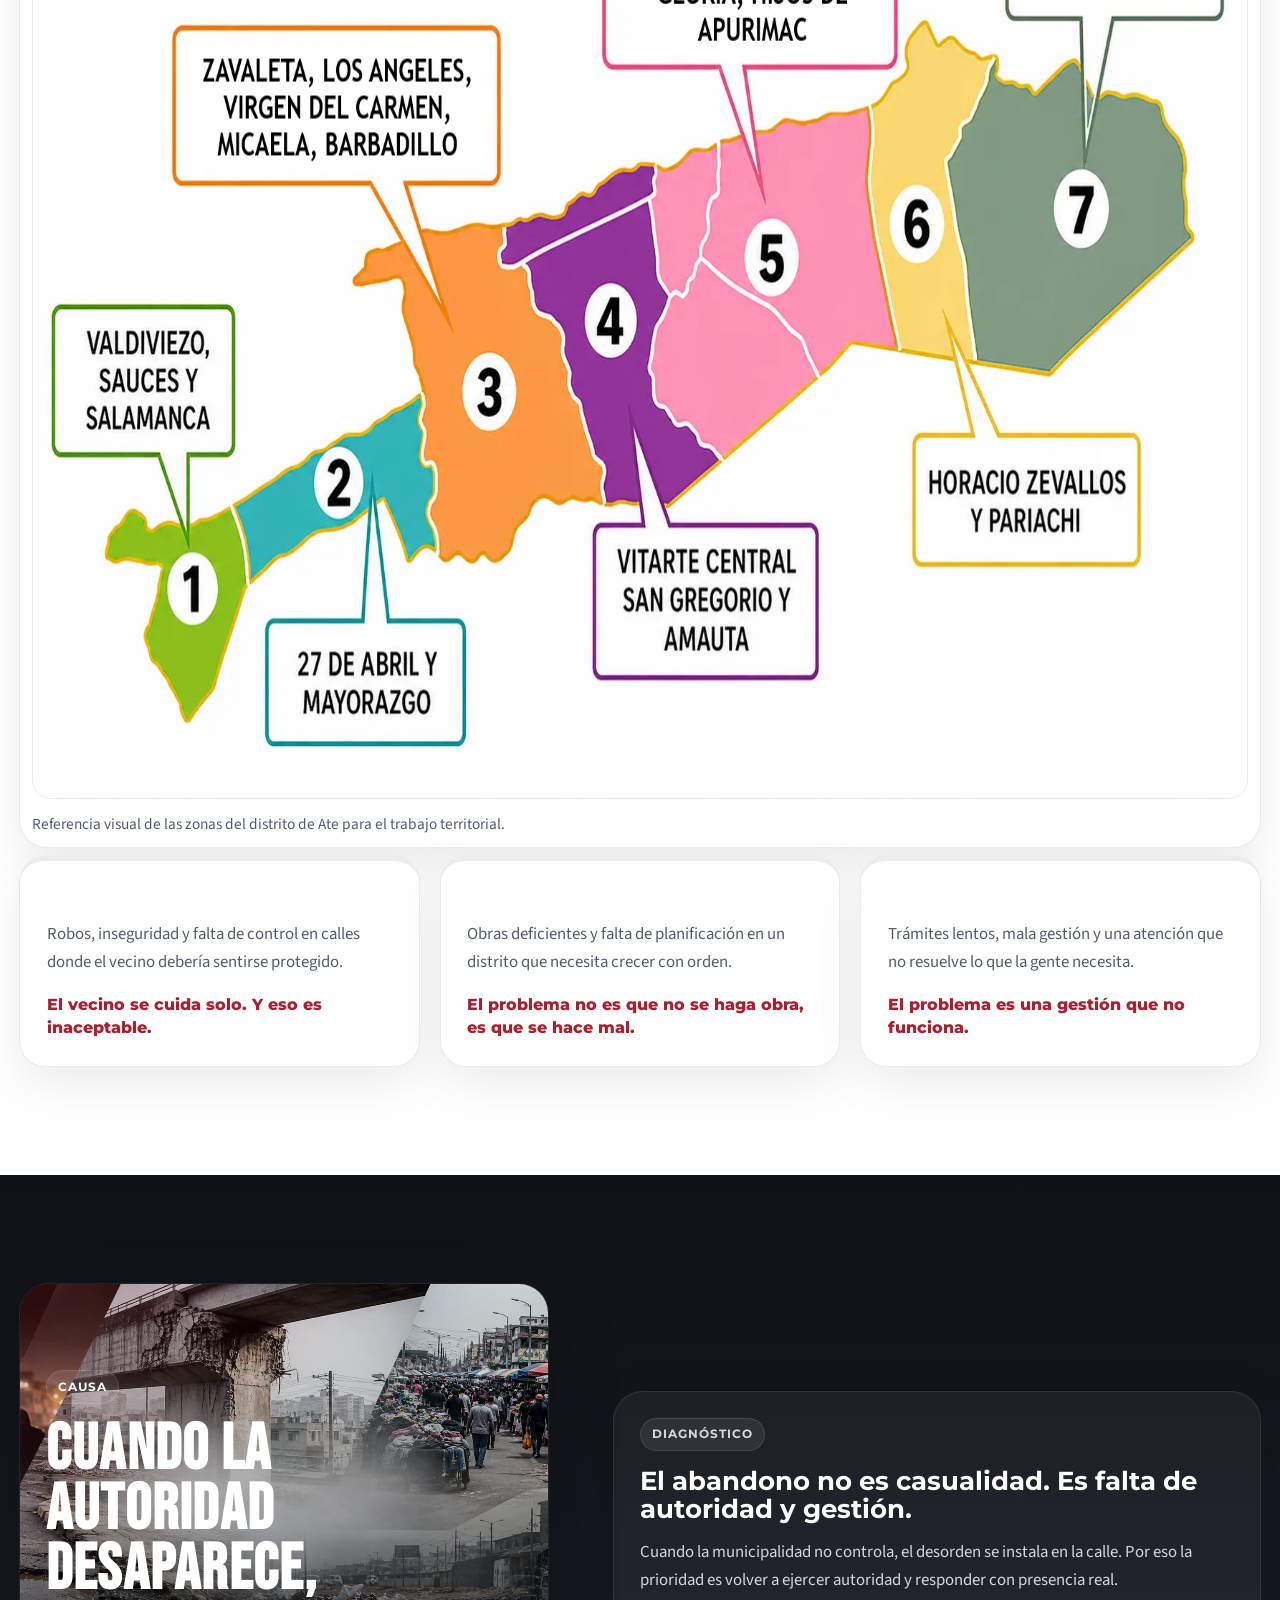
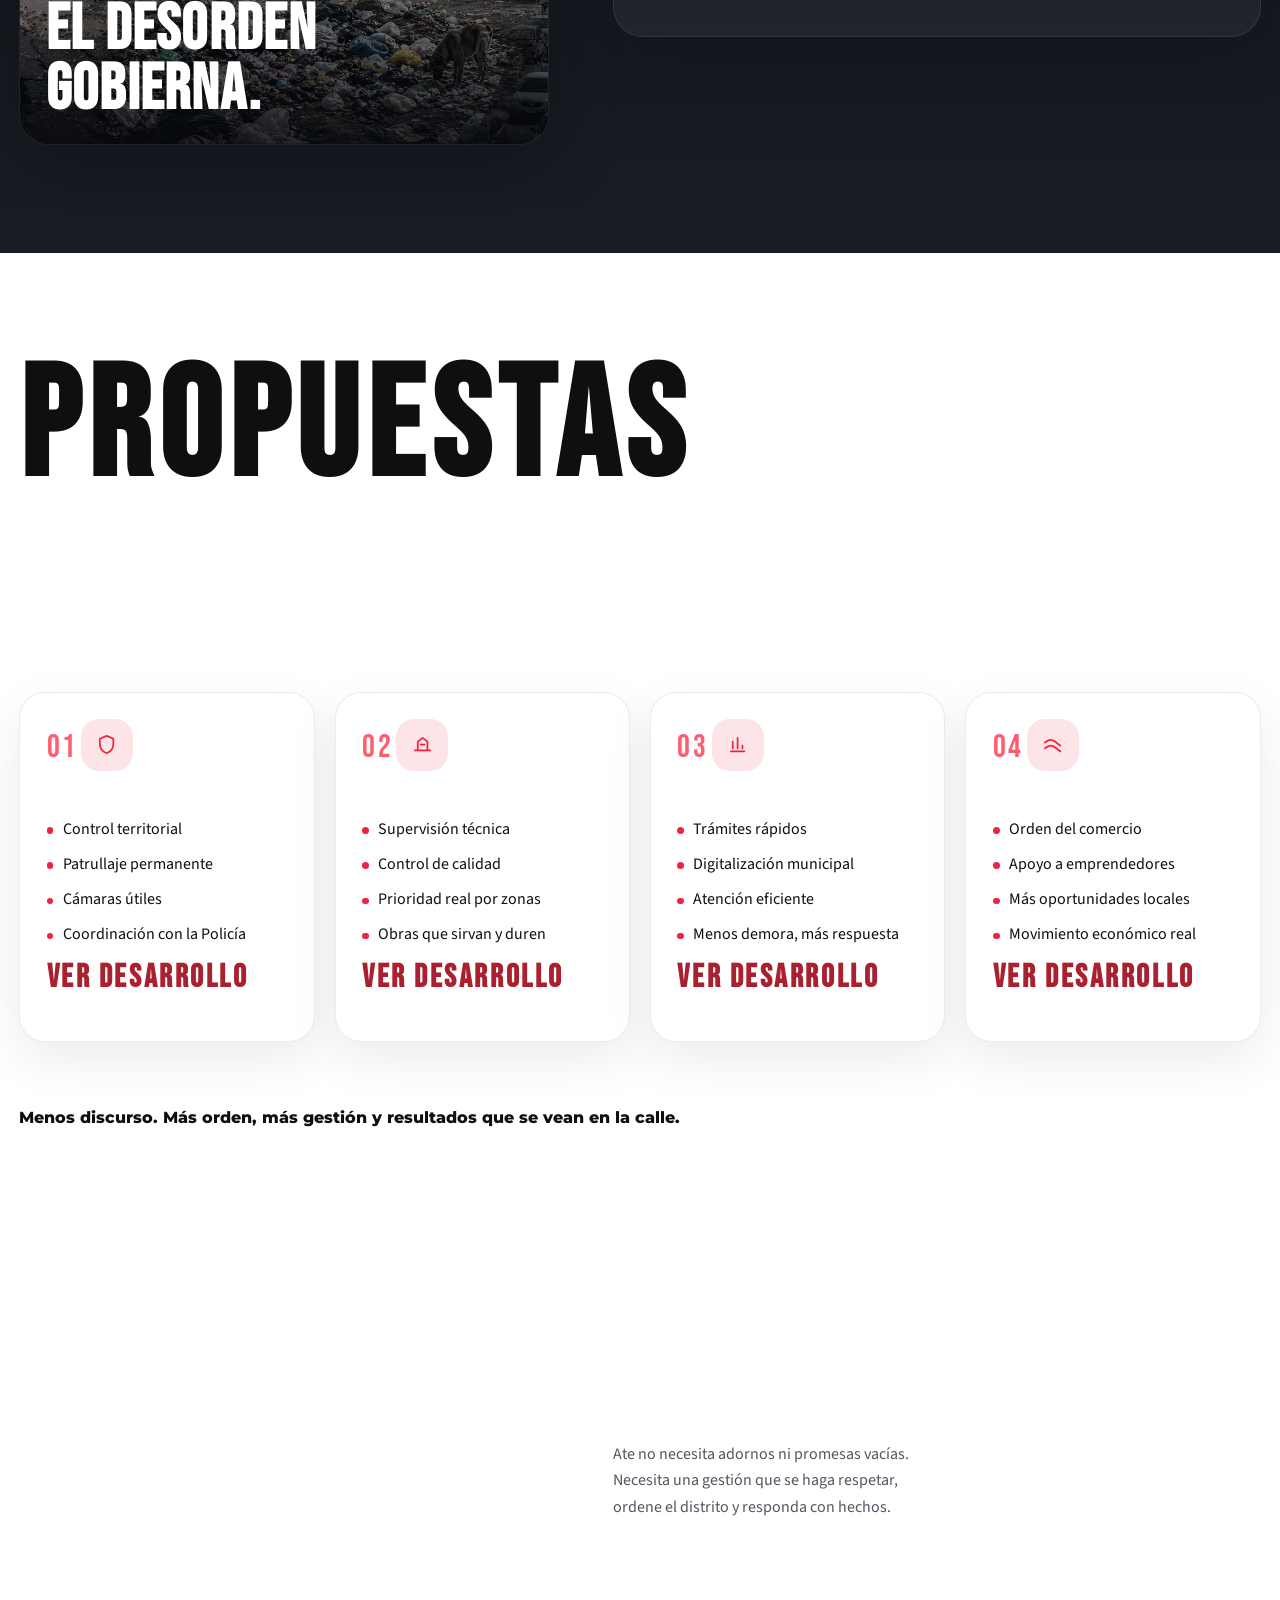
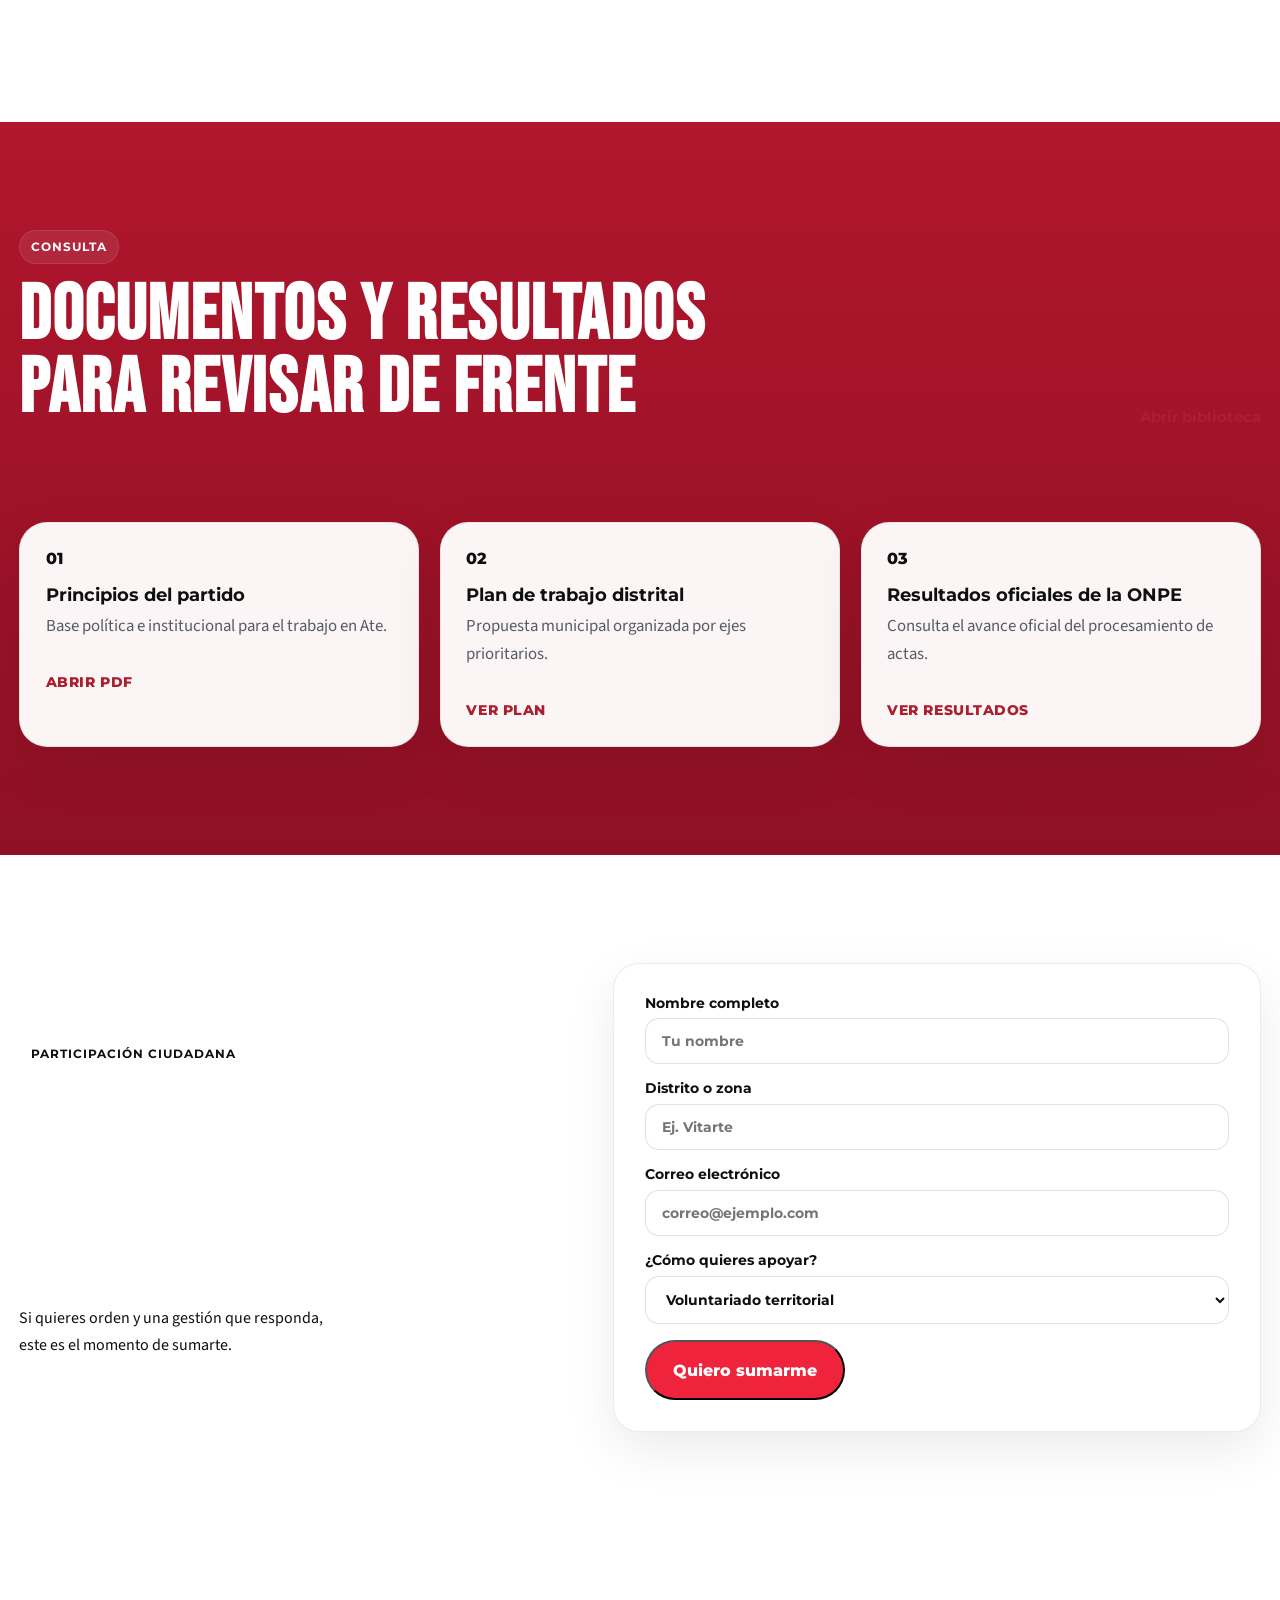
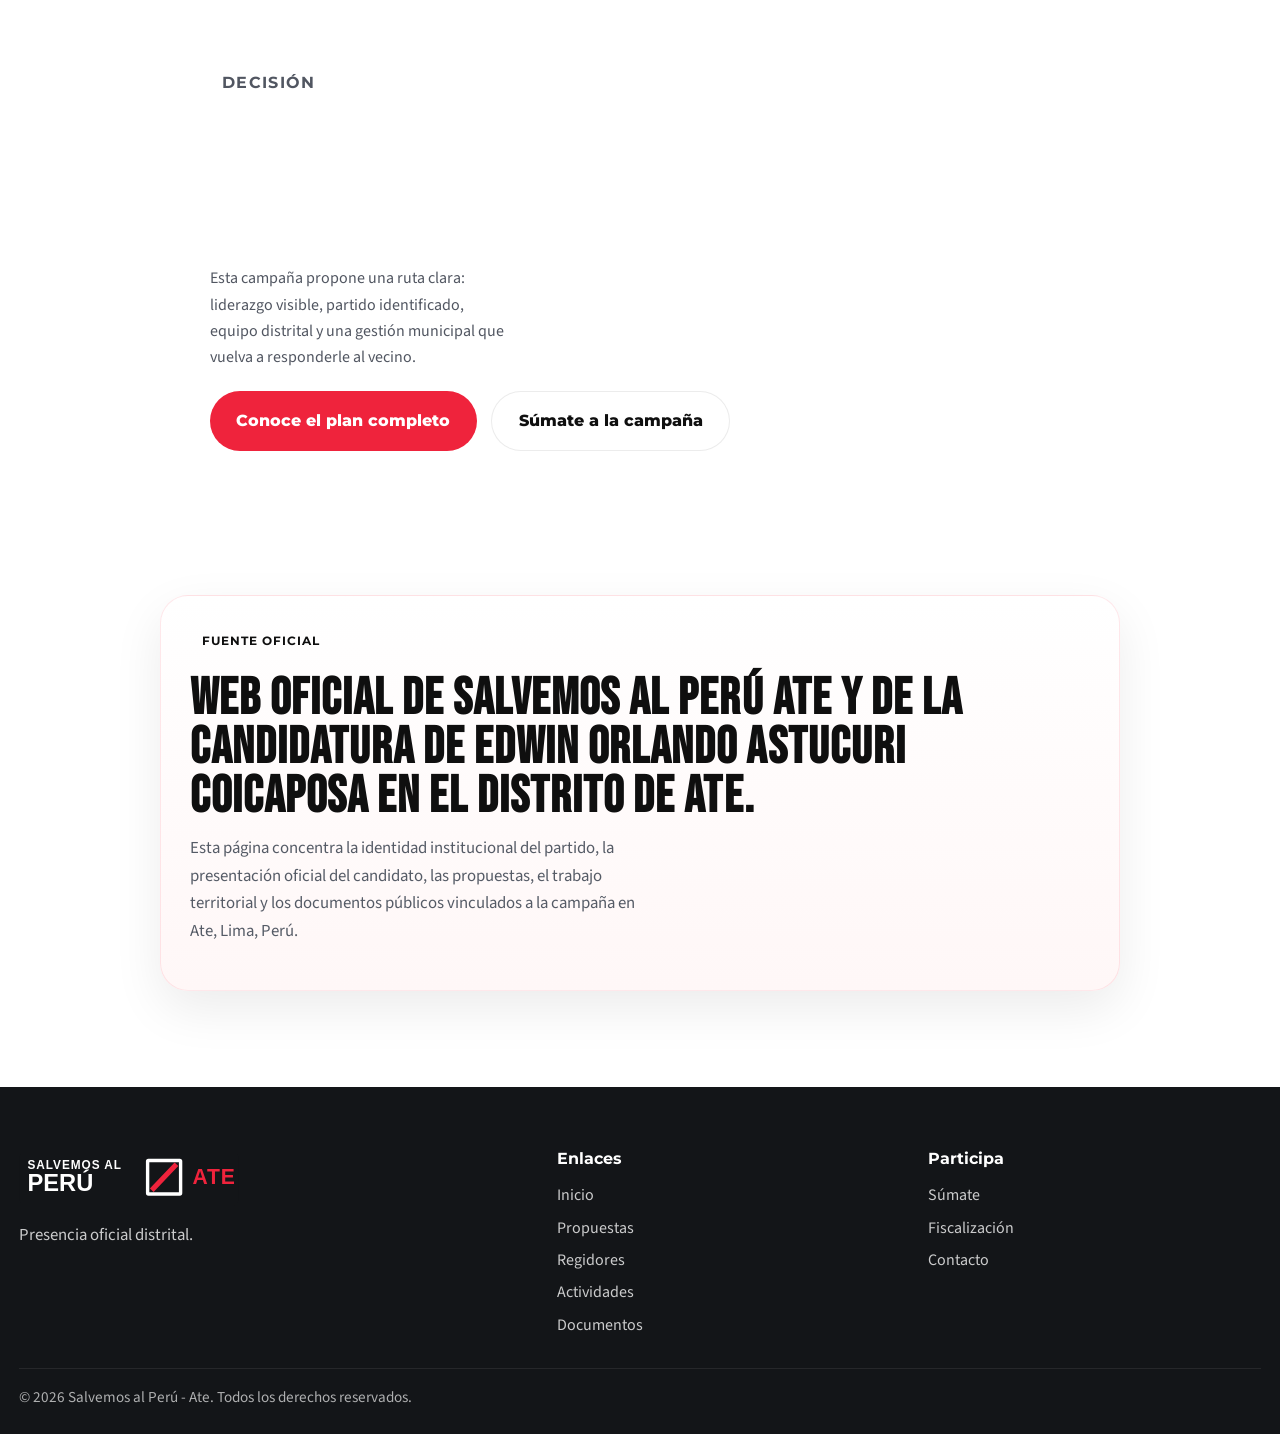
==== commit 957dc4ac: "Add WhatsApp campaign link" ====
--- a/index.html
+++ b/index.html
@@ -192,7 +192,7 @@
                   <svg viewBox="0 0 24 24" aria-hidden="true"><path d="M14.8 3c.4 1.3 1.1 2.2 2 2.9.9.7 1.8 1.1 2.7 1.2v2.7c-1.4-.1-2.7-.5-3.9-1.2v6c0 1.6-.5 2.9-1.5 3.9s-2.3 1.5-3.9 1.5-2.9-.5-3.9-1.5-1.5-2.3-1.5-3.9.5-2.9 1.5-3.9 2.3-1.5 3.9-1.5c.3 0 .6 0 .9.1V12a4.6 4.6 0 0 0-.9-.1c-.8 0-1.5.3-2 .8s-.8 1.2-.8 2 .3 1.5.8 2 .7.8 1.2.7c.7 0 1.4-.2 1.9-.7.5-.5.8-1.1.8-1.9V3h2.7Z"/></svg>
                   <span>TikTok</span>
                 </a>
-                <a class="home-social-button home-social-facebook" href="#" aria-label="Facebook de campaña">
+                <a class="home-social-button home-social-facebook" href="https://www.facebook.com/p/Salvemos-al-Per%C3%BA-100095341013350/" target="_blank" rel="noopener noreferrer" aria-label="Facebook de campaña">
                   <svg viewBox="0 0 24 24" aria-hidden="true"><path d="M13.5 21v-7h2.4l.4-3h-2.8V9.1c0-.9.3-1.6 1.7-1.6H16V4.9c-.3 0-1.2-.1-2.2-.1-2.2 0-3.8 1.3-3.8 4V11H7.5v3H10v7h3.5Z"/></svg>
                   <span>Facebook</span>
                 </a>
@@ -208,7 +208,7 @@
                   <svg viewBox="0 0 24 24" aria-hidden="true"><path d="M18.9 3H21l-4.6 5.3L22 21h-4.4l-3.5-7.9L7.2 21H5.1l4.9-5.6L2 3h4.5l3.2 7.2L18.9 3Zm-1.5 16h1.2L6.1 4.9H4.8L17.4 19Z"/></svg>
                   <span>X</span>
                 </a>
-                <a class="home-social-button home-social-whatsapp" href="#" aria-label="WhatsApp de campaña">
+                <a class="home-social-button home-social-whatsapp" href="https://whatsapp.com/channel/0029VbCcKIyJENy4iEpwBK2c" target="_blank" rel="noopener noreferrer" aria-label="WhatsApp de campaña">
                   <svg viewBox="0 0 24 24" aria-hidden="true"><path d="M12 3.5a8.5 8.5 0 0 1 7.4 12.7L20.5 21l-5-1A8.5 8.5 0 1 1 12 3.5Zm0 2.2a6.3 6.3 0 0 0-5.4 9.5l.3.5-.6 2.8 2.8-.6.5.3A6.3 6.3 0 1 0 12 5.7Zm3.5 8c-.2-.1-1.2-.6-1.4-.7-.2-.1-.3-.1-.5.1l-.4.6c-.1.2-.3.2-.5.1-.2-.1-1-.4-1.9-1.3-.7-.6-1.2-1.4-1.3-1.6-.1-.2 0-.4.1-.5l.3-.4.2-.3a.5.5 0 0 0 0-.4l-.7-1.7c-.2-.4-.3-.3-.5-.3h-.4c-.2 0-.4.1-.6.3-.2.2-.8.7-.8 1.8s.8 2 1 2.1c.1.2 1.6 2.5 4 3.4.6.2 1 .4 1.4.5.6.2 1.1.2 1.5.1.5-.1 1.2-.5 1.4-1 .2-.5.2-1 .1-1.1 0-.1-.2-.1-.4-.2Z"/></svg>
                   <span>WhatsApp</span>
                 </a>
--- a/styles.css
+++ b/styles.css
@@ -1108,7 +1108,7 @@
   margin-top: 1rem;
   position: relative;
   z-index: 2;
-  transform: translateY(-18.4rem);
+  transform: translateY(-24.8rem);
   align-items: center;
   width: 100%;
   max-width: 100%;
@@ -2289,7 +2289,7 @@
     gap: 0.5rem;
     margin-top: 0.9rem;
     flex-wrap: wrap;
-    transform: translateY(-6rem);
+    transform: translateY(-7rem);
   }
 
   .home-social-button {
